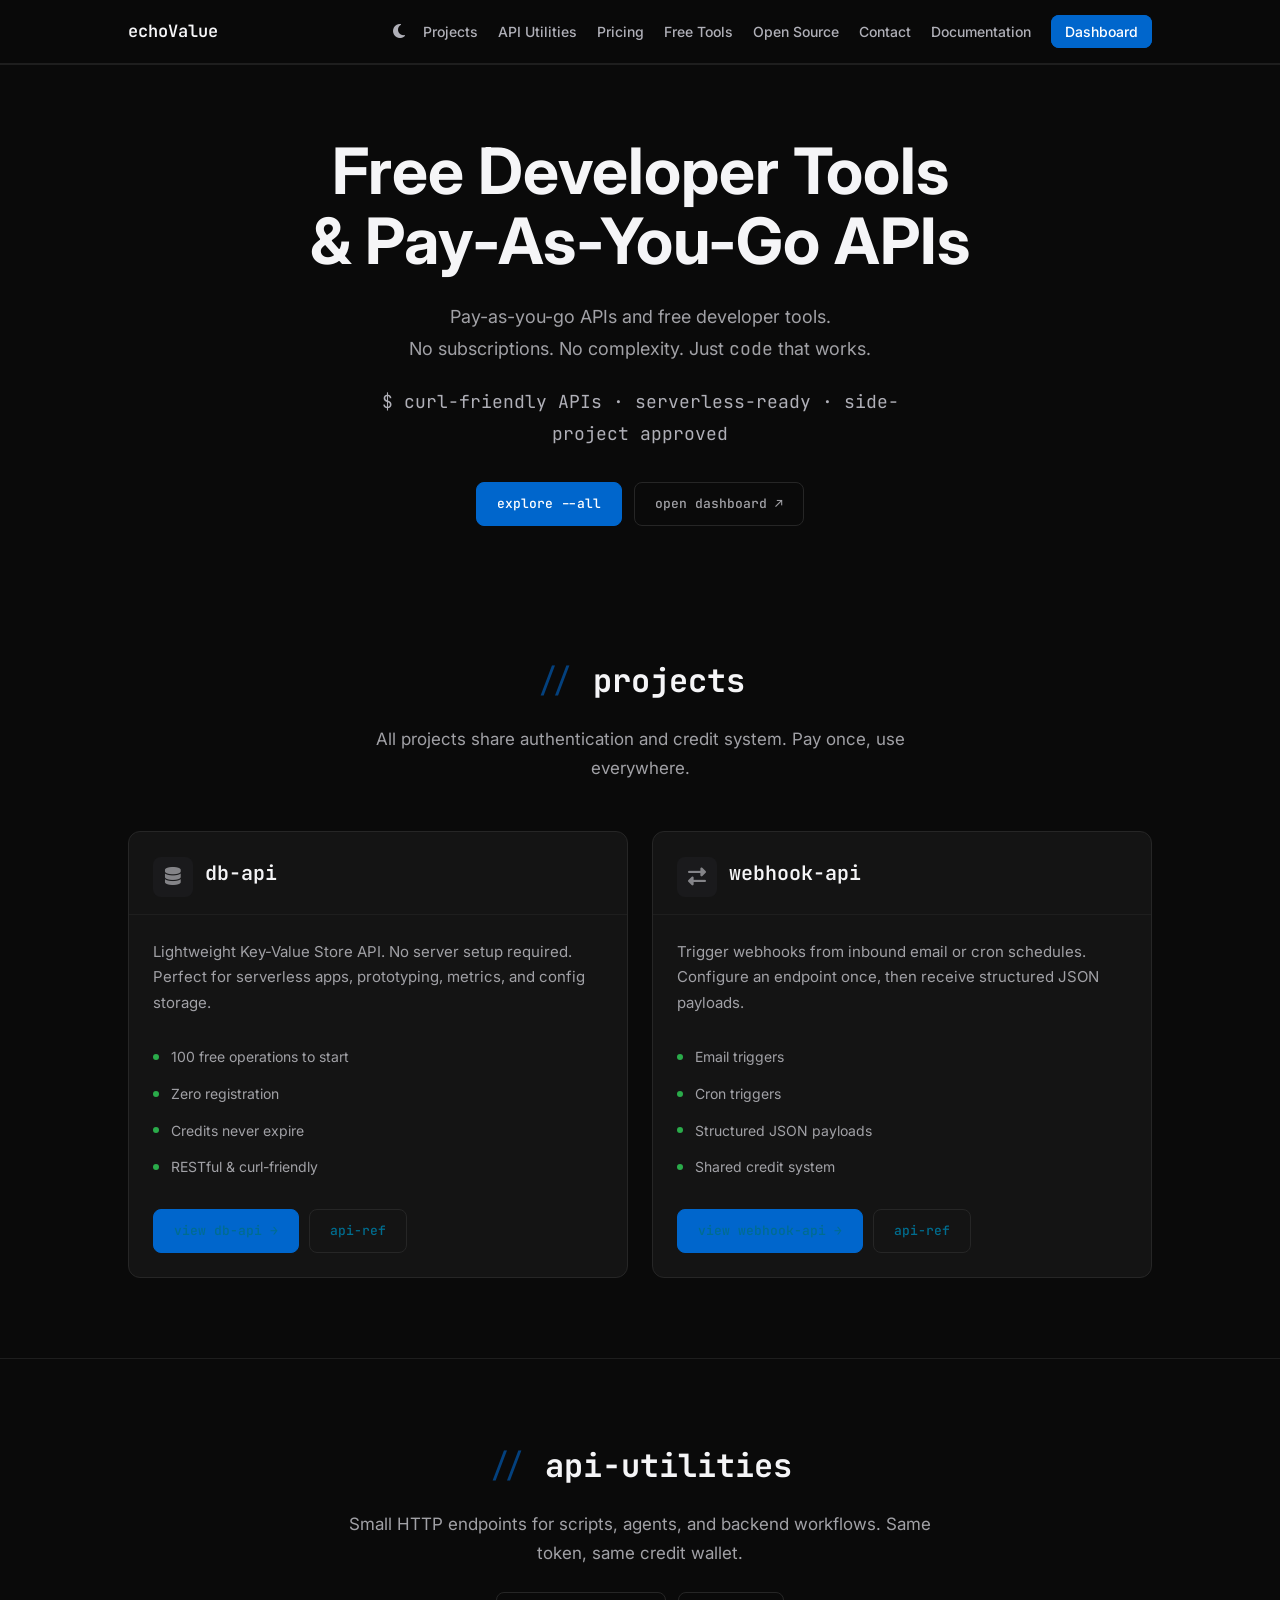
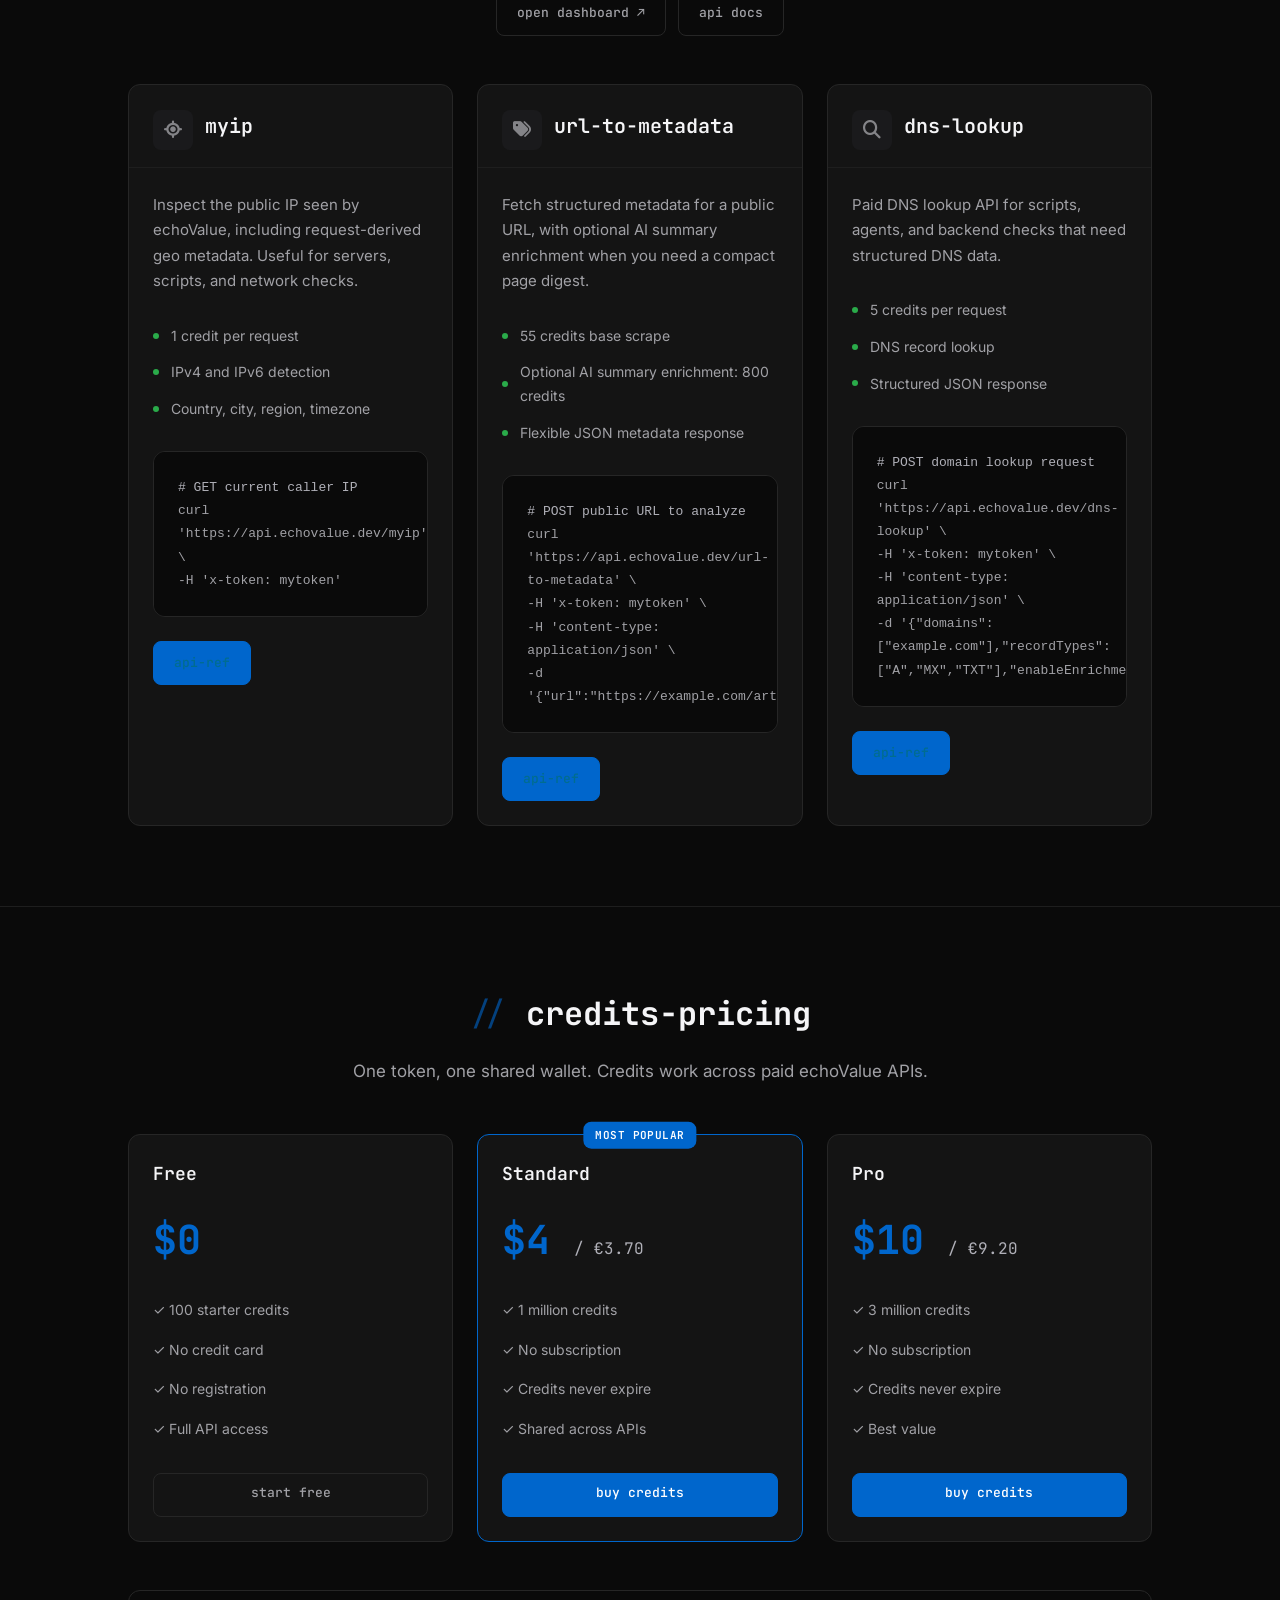
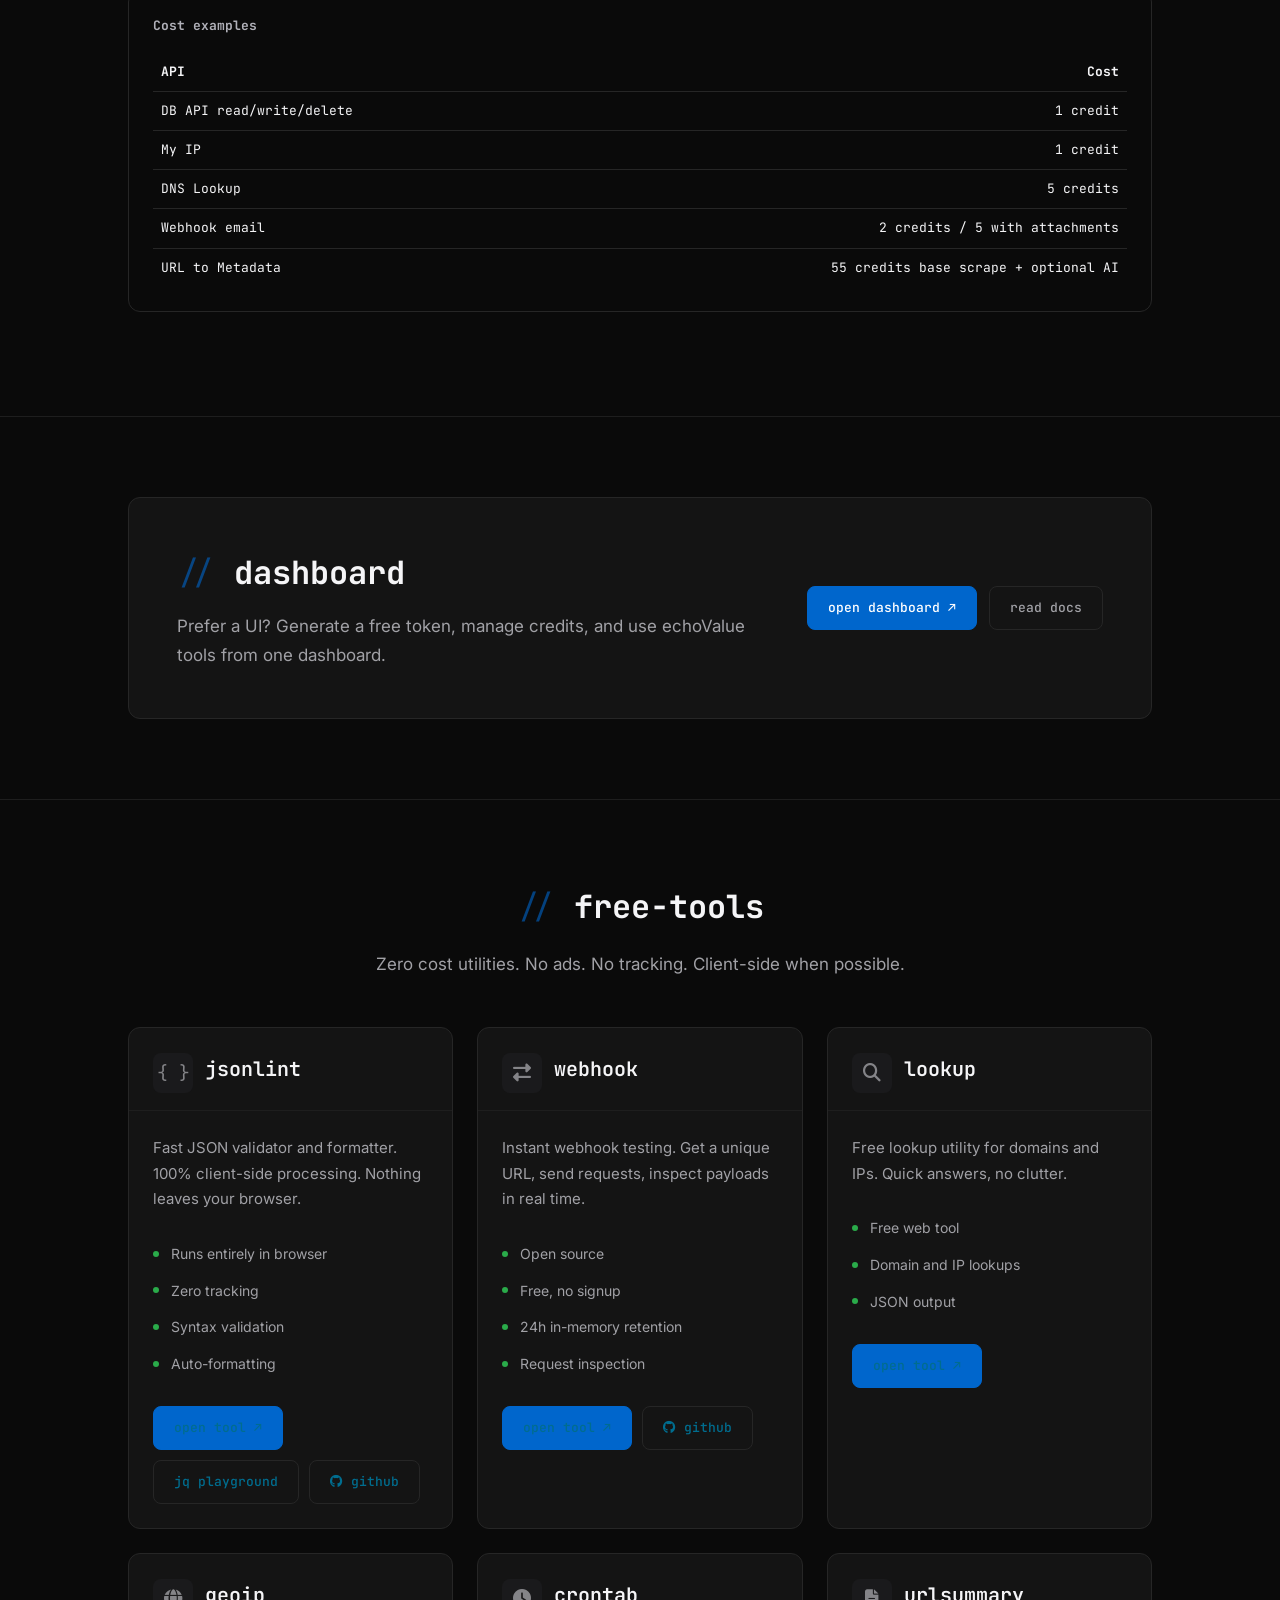
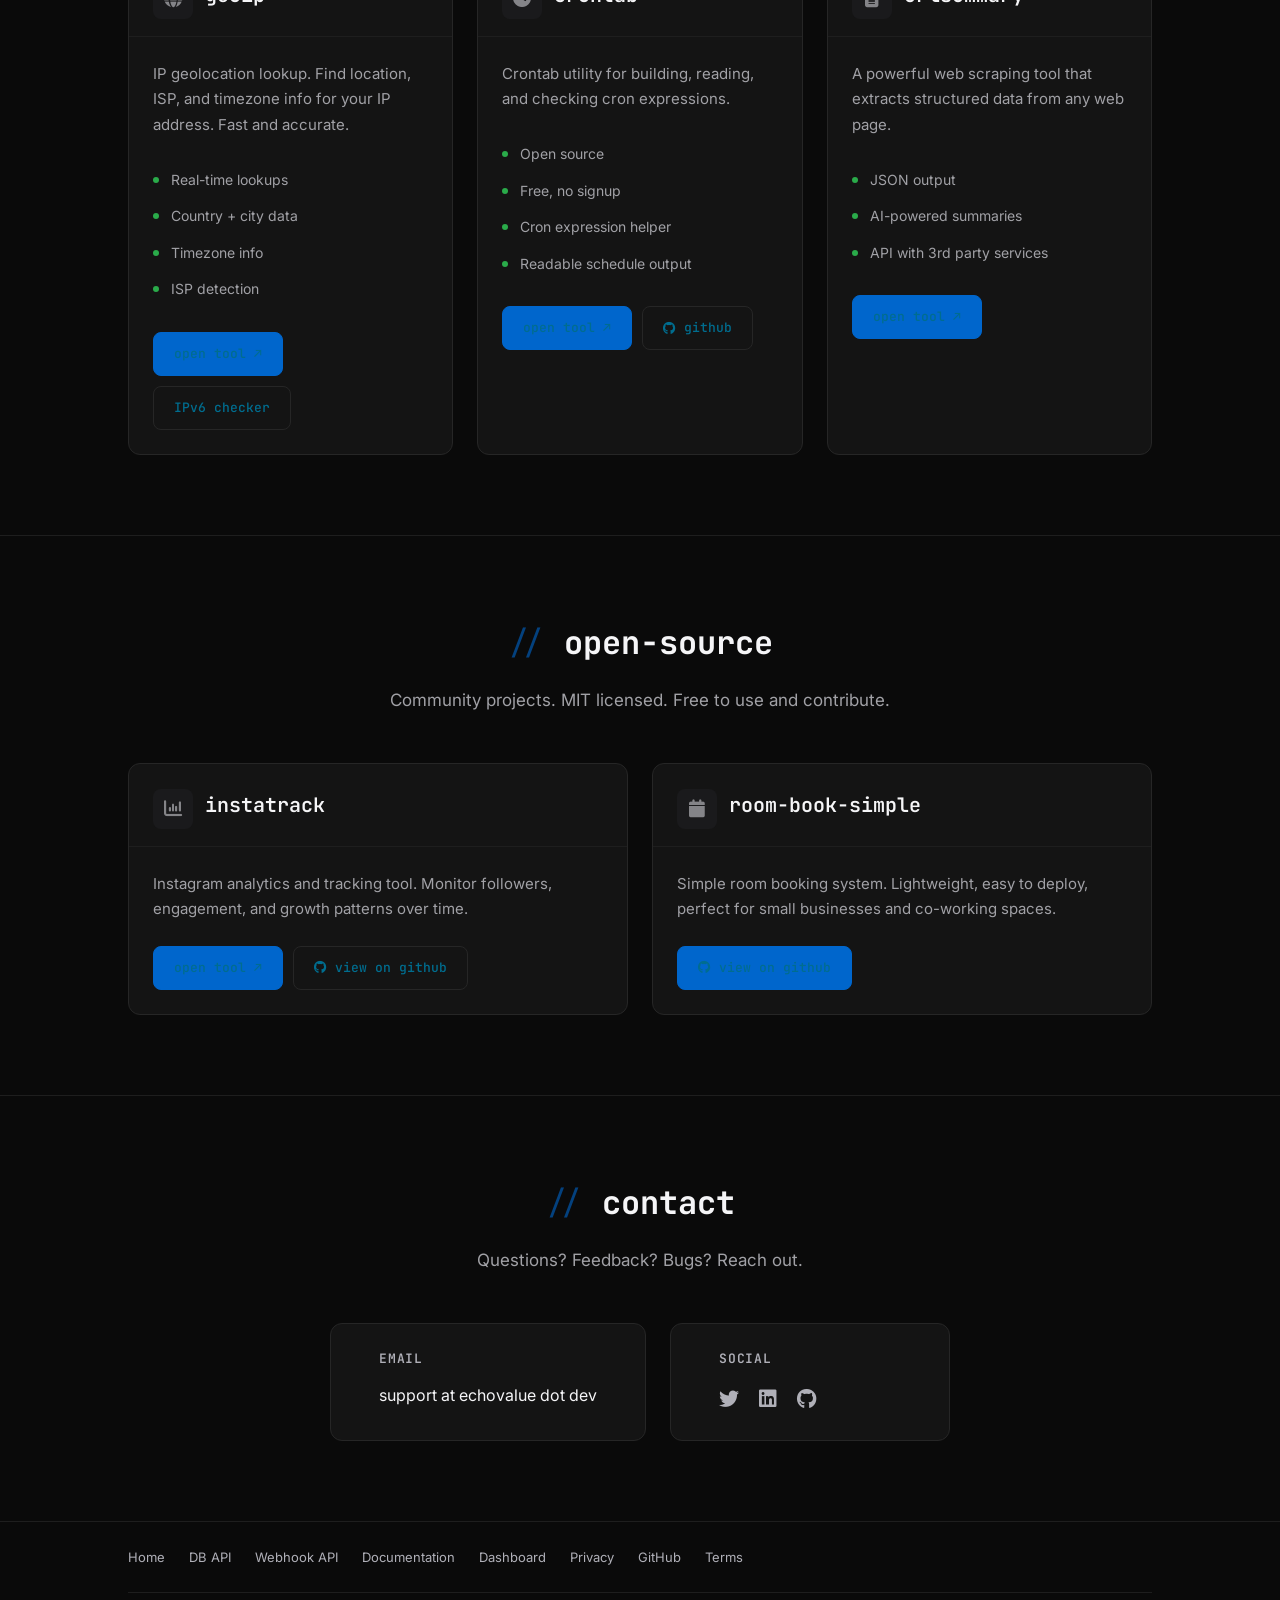
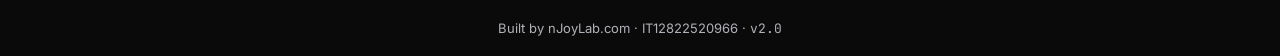
==== index.html @ 57ea62e4 "Fix: Improve homepage Lighthouse issues" ====
<!DOCTYPE HTML>
<html lang="en">

<head>
	<meta charset="UTF-8">
	<meta http-equiv="X-UA-Compatible" content="IE=edge">
	<meta name="viewport" content="width=device-width, initial-scale=1.0">
	<title>echoValue - Simple APIs & Free Developer Tools</title>
	<meta name="description"
		content="echoValue provides simple, pay-as-you-go APIs for developers. Key-Value Store, Webhook API, API utilities like My IP, URL To Metadata, and DNS Lookup, plus free tools like JSONLint, GeoIP, URL Summary, Lookup, and Crontab. No subscriptions, no complexity.">
	<meta name="author" content="Emiliano Saurin">
	<link rel="canonical" href="https://www.echovalue.dev/">
	<link rel="preconnect" href="https://fonts.googleapis.com">
	<link rel="preconnect" href="https://fonts.gstatic.com" crossorigin>
	<link rel="preconnect" href="https://cdnjs.cloudflare.com" crossorigin>
	<link rel="preload" as="style"
		href="https://fonts.googleapis.com/css2?family=Inter:wght@300;400;500;600;700&family=JetBrains+Mono:wght@400;500;600&display=swap">
	<link rel="stylesheet"
		href="https://fonts.googleapis.com/css2?family=Inter:wght@300;400;500;600;700&family=JetBrains+Mono:wght@400;500;600&display=swap"
		media="print" onload="this.media='all'">
	<noscript>
		<link rel="stylesheet"
			href="https://fonts.googleapis.com/css2?family=Inter:wght@300;400;500;600;700&family=JetBrains+Mono:wght@400;500;600&display=swap">
	</noscript>
	<link rel="icon" href="/favicon.svg" type="image/svg+xml">
	<link rel="apple-touch-icon" sizes="180x180" href="/apple-touch-icon.png">
	<link rel="icon" type="image/png" sizes="32x32" href="/favicon-32x32.png">
	<link rel="icon" type="image/png" sizes="16x16" href="/favicon-16x16.png">
	<link rel="icon" href="/favicon.ico">
	<link rel="manifest" href="/site.webmanifest">
	<!-- Open Graph / Facebook -->
	<meta property="og:type" content="website">
	<meta property="og:url" content="https://www.echovalue.dev/">
	<meta property="og:title" content="echoValue - Simple APIs & Free Developer Tools">
	<meta property="og:description"
		content="echoValue provides simple, pay-as-you-go APIs for developers. Key-Value Store, Webhook API, My IP, URL To Metadata, and free developer tools including Crontab.">
	<meta property="og:image" content="https://www.echovalue.dev/images/echovalue-og.png">
	<meta property="og:image:width" content="1200">
	<meta property="og:image:height" content="630">
	<!-- Twitter -->
	<meta property="twitter:card" content="summary_large_image">
	<meta property="twitter:url" content="https://www.echovalue.dev/">
	<meta property="twitter:title" content="echoValue - Simple APIs & Free Developer Tools">
	<meta property="twitter:description"
		content="echoValue provides simple, pay-as-you-go APIs for developers. Key-Value Store, Webhook API, My IP, URL To Metadata, and free developer tools including Crontab.">
	<meta property="twitter:image" content="https://www.echovalue.dev/images/echovalue-og.png">
	<link rel="stylesheet" href="assets/css/dev-theme.css?v=11" />
	<link rel="preload" as="style" href="https://cdnjs.cloudflare.com/ajax/libs/font-awesome/6.4.0/css/all.min.css"
		integrity="sha384-iw3OoTErCYJJB9mCa8LNS2hbsQ7M3C0EpIsO/H5+EGAkPGc6rk+V8i04oW/K5xq0" crossorigin="anonymous">
	<link rel="stylesheet" href="https://cdnjs.cloudflare.com/ajax/libs/font-awesome/6.4.0/css/all.min.css"
		media="print" onload="this.media='all'"
		integrity="sha384-iw3OoTErCYJJB9mCa8LNS2hbsQ7M3C0EpIsO/H5+EGAkPGc6rk+V8i04oW/K5xq0" crossorigin="anonymous">
	<noscript>
		<link rel="stylesheet" href="https://cdnjs.cloudflare.com/ajax/libs/font-awesome/6.4.0/css/all.min.css"
			integrity="sha384-iw3OoTErCYJJB9mCa8LNS2hbsQ7M3C0EpIsO/H5+EGAkPGc6rk+V8i04oW/K5xq0" crossorigin="anonymous">
	</noscript>
	<!-- Structured Data -->
	<script type="application/ld+json">
	{
		"@context": "https://schema.org",
		"@graph": [
			{
				"@type": "Organization",
				"@id": "https://www.echovalue.dev/#organization",
				"name": "echoValue",
				"url": "https://www.echovalue.dev/",
				"logo": {
					"@type": "ImageObject",
					"url": "https://www.echovalue.dev/favicon.svg"
				},
				"description": "Pay-as-you-go APIs and free developer tools for developers. No subscriptions, no complexity.",
				"sameAs": [
					"https://twitter.com/emln_",
					"https://www.linkedin.com/in/emlns/",
					"https://github.com/njoylab"
				]
			},
			{
				"@type": "WebSite",
				"@id": "https://www.echovalue.dev/#website",
				"url": "https://www.echovalue.dev/",
				"name": "echoValue",
				"description": "Simple APIs and free developer tools. Key-Value Store, Webhook API, My IP API, URL To Metadata API, GeoIP, JSON Linter, DNS Lookup, URL Summarizer, Crontab.",
				"publisher": {
					"@id": "https://www.echovalue.dev/#organization"
				}
			},
			{
				"@type": "SoftwareApplication",
				"@id": "https://www.echovalue.dev/#software",
				"name": "echoValue Developer Platform",
				"applicationCategory": "DeveloperApplication",
				"operatingSystem": "Web",
				"url": "https://www.echovalue.dev/",
				"offers": {
					"@type": "Offer",
					"price": "0",
					"priceCurrency": "USD",
					"description": "Free tools included. Pay-as-you-go APIs with no subscription."
				},
				"featureList": [
					"Key-Value Store API",
					"Webhook API for email and cron triggers",
					"Scheduled webhook triggers",
					"My IP API",
					"URL To Metadata API",
					"IP Geolocation Tool",
					"JSON Linter and Formatter",
					"DNS Lookup and Security Analyzer",
					"URL Summarizer",
					"Webhook Tester",
					"Crontab Utility"
				]
			}
		]
	}
	</script>
</head>

<body>

	<a href="#main" class="skip-link">Skip to content</a>

	<!-- Navigation -->
	<nav class="navbar">
		<div class="container">
			<a href="/" class="navbar-brand">
				echoValue
			</a>
			<button class="theme-toggle" aria-label="Toggle theme">
				<i class="fa-solid fa-moon"></i>
				<i class="fa-solid fa-sun"></i>
			</button>
			<button class="navbar-toggle" aria-label="Toggle navigation">
				<span></span>
				<span></span>
				<span></span>
			</button>
			<ul class="navbar-nav">
				<li><a href="#projects">Projects</a></li>
				<li><a href="#api-utilities">API Utilities</a></li>
				<li><a href="#pricing">Pricing</a></li>
				<li><a href="#tools">Free Tools</a></li>
				<li><a href="#opensource">Open Source</a></li>
				<li><a href="#contact">Contact</a></li>
				<li><a href="https://docs.echovalue.dev" target="_blank" rel="noopener noreferrer">Documentation</a></li>
				<li><a href="https://dash.echovalue.dev" class="navbar-cta" target="_blank" rel="noopener noreferrer">Dashboard</a></li>
			</ul>
		</div>
	</nav>

	<main id="main">

	<!-- Hero Section -->
	<section class="hero">
		<div class="container">
			<h1>Free Developer Tools & Pay-As-You-Go APIs</h1>
			<p>
				Pay-as-you-go APIs and free developer tools.<br>
				No subscriptions. No complexity. Just <span class="text-mono">code</span> that works.
			</p>
			<p class="text-muted" style="font-size: 1.125rem; margin-bottom: 2rem;">
				$ curl-friendly APIs · serverless-ready · side-project approved
			</p>
			<div class="hero-actions">
				<a href="#projects" class="btn btn-primary">explore --all</a>
				<a href="https://dash.echovalue.dev" class="btn btn-secondary" target="_blank" rel="noopener noreferrer">open dashboard ↗</a>
			</div>
		</div>
	</section>

	<!-- Projects Section -->
	<section id="projects" class="section no-border">
		<div class="container">
			<div class="section-header">
				<h2>projects</h2>
				<p>All projects share authentication and credit system. Pay once, use everywhere.</p>
			</div>

			<div class="projects-grid">
				<!-- DB API Card -->
				<article class="project-card">
					<div class="project-card-header">
						<span class="project-card-icon"><i class="fa-solid fa-database"></i></span>
						<h3>db-api</h3>
					</div>
					<div class="project-card-content">
						<p>
							Lightweight Key-Value Store API. No server setup required.
							Perfect for serverless apps, prototyping, metrics, and config storage.
						</p>
						<ul class="project-features">
							<li>100 free operations to start</li>
							<li>Zero registration</li>
							<li>Credits never expire</li>
							<li>RESTful & curl-friendly</li>
						</ul>
						<div class="project-card-actions">
							<a href="db-api/" class="btn btn-primary">view db-api →</a>
							<a href="https://docs.echovalue.dev/key-value/" class=" btn btn-secondary" target="_blank" rel="noopener noreferrer">api-ref</a>
						</div>
					</div>
				</article>

				<!-- Webhook API Card -->
				<article class="project-card">
					<div class="project-card-header">
						<span class="project-card-icon"><i class="fa-solid fa-right-left"></i></span>
						<h3>webhook-api</h3>
					</div>
					<div class="project-card-content">
						<p>
							Trigger webhooks from inbound email or cron schedules.
							Configure an endpoint once, then receive structured JSON payloads.
						</p>
						<ul class="project-features">
							<li>Email triggers</li>
							<li>Cron triggers</li>
							<li>Structured JSON payloads</li>
							<li>Shared credit system</li>
						</ul>
						<div class="project-card-actions">
							<a href="webhook-api/" class="btn btn-primary">view webhook-api →</a>
							<a href="https://docs.echovalue.dev/webhook/" class="btn btn-secondary" target="_blank" rel="noopener noreferrer">api-ref</a>
						</div>
					</div>
				</article>

			</div>
		</div>
	</section>

	<!-- API Utilities Section -->
	<section id="api-utilities" class="section">
		<div class="container">
			<div class="section-header">
				<h2>api-utilities</h2>
				<p>Small HTTP endpoints for scripts, agents, and backend workflows. Same token, same credit wallet.</p>
				<div class="hero-actions mt-3">
					<a href="https://dash.echovalue.dev" class="btn btn-secondary" target="_blank" rel="noopener noreferrer">open dashboard ↗</a>
					<a href="https://docs.echovalue.dev" class="btn btn-secondary" target="_blank" rel="noopener noreferrer">api docs</a>
				</div>
			</div>

			<div class="projects-grid">
				<!-- My IP API Card -->
				<article class="project-card">
					<div class="project-card-header">
						<span class="project-card-icon"><i class="fa-solid fa-location-crosshairs"></i></span>
						<h3>myip</h3>
					</div>
					<div class="project-card-content">
						<p>
							Inspect the public IP seen by echoValue, including request-derived geo metadata.
							Useful for servers, scripts, and network checks.
						</p>
						<ul class="project-features">
							<li>1 credit per request</li>
							<li>IPv4 and IPv6 detection</li>
							<li>Country, city, region, timezone</li>
						</ul>
						<div class="code-block">
							<code><span class="code-comment"># GET current caller IP</span><br />
curl 'https://api.echovalue.dev/myip' \<br />
  -H 'x-token: mytoken'</code>
						</div>
						<div class="project-card-actions">
							<a href="https://docs.echovalue.dev/myip/" class="btn btn-primary" target="_blank"
								rel="noopener noreferrer">api-ref</a>
						</div>
					</div>
				</article>

				<!-- URL To Metadata API Card -->
				<article class="project-card">
					<div class="project-card-header">
						<span class="project-card-icon"><i class="fa-solid fa-tags"></i></span>
						<h3>url-to-metadata</h3>
					</div>
					<div class="project-card-content">
						<p>
							Fetch structured metadata for a public URL, with optional AI summary enrichment
							when you need a compact page digest.
						</p>
						<ul class="project-features">
							<li>55 credits base scrape</li>
							<li>Optional AI summary enrichment: 800 credits</li>
							<li>Flexible JSON metadata response</li>
						</ul>
						<div class="code-block">
							<code><span class="code-comment"># POST public URL to analyze</span><br />
curl 'https://api.echovalue.dev/url-to-metadata' \<br />
  -H 'x-token: mytoken' \<br />
  -H 'content-type: application/json' \<br />
  -d '{"url":"https://example.com/article","aiSummary":"none"}'</code>
						</div>
						<div class="project-card-actions">
							<a href="https://docs.echovalue.dev/url-to-metadata/" class="btn btn-primary" target="_blank"
								rel="noopener noreferrer">api-ref</a>
						</div>
					</div>
				</article>

				<!-- DNS Lookup API Card -->
				<article class="project-card">
					<div class="project-card-header">
						<span class="project-card-icon"><i class="fa-solid fa-magnifying-glass"></i></span>
						<h3>dns-lookup</h3>
					</div>
					<div class="project-card-content">
						<p>
							Paid DNS lookup API for scripts, agents, and backend checks that need
							structured DNS data.
						</p>
						<ul class="project-features">
							<li>5 credits per request</li>
							<li>DNS record lookup</li>
							<li>Structured JSON response</li>
						</ul>
						<div class="code-block">
							<code><span class="code-comment"># POST domain lookup request</span><br />
curl 'https://api.echovalue.dev/dns-lookup' \<br />
  -H 'x-token: mytoken' \<br />
  -H 'content-type: application/json' \<br />
  -d '{"domains":["example.com"],"recordTypes":["A","MX","TXT"],"enableEnrichment":true}'</code>
						</div>
						<div class="project-card-actions">
							<a href="https://docs.echovalue.dev/dns-lookup/" class="btn btn-primary"
								target="_blank" rel="noopener noreferrer">api-ref</a>
						</div>
					</div>
				</article>
			</div>
		</div>
	</section>

	<!-- Pricing Section -->
	<section id="pricing" class="section">
		<div class="container">
			<div class="section-header">
				<h2>credits-pricing</h2>
				<p>One token, one shared wallet. Credits work across paid echoValue APIs.</p>
			</div>

			<div class="pricing-grid">
				<div class="pricing-card">
					<h3>Free</h3>
					<div class="price">$0</div>
					<ul>
						<li>✓ 100 starter credits</li>
						<li>✓ No credit card</li>
						<li>✓ No registration</li>
						<li>✓ Full API access</li>
					</ul>
					<a href="https://dash.echovalue.dev" class="btn btn-secondary btn-block" target="_blank"
						rel="noopener noreferrer">start free</a>
				</div>

				<div class="pricing-card featured">
					<h3>Standard</h3>
					<div class="price">$4 <small>/ €3.70</small></div>
					<ul>
						<li>✓ 1 million credits</li>
						<li>✓ No subscription</li>
						<li>✓ Credits never expire</li>
						<li>✓ Shared across APIs</li>
					</ul>
					<a href="https://docs.echovalue.dev/token/recharge/" class="btn btn-primary btn-block" target="_blank"
						rel="noopener noreferrer">buy credits</a>
				</div>

				<div class="pricing-card">
					<h3>Pro</h3>
					<div class="price">$10 <small>/ €9.20</small></div>
					<ul>
						<li>✓ 3 million credits</li>
						<li>✓ No subscription</li>
						<li>✓ Credits never expire</li>
						<li>✓ Best value</li>
					</ul>
					<a href="https://docs.echovalue.dev/token/recharge/" class="btn btn-primary btn-block" target="_blank"
						rel="noopener noreferrer">buy credits</a>
				</div>
			</div>

			<div class="code-block mt-4">
				<h4 style="margin-bottom: 1rem; color: var(--color-text-muted);">Cost examples</h4>
				<table style="width: 100%; border-collapse: collapse;">
					<thead>
						<tr style="border-bottom: 1px solid var(--color-border);">
							<th style="text-align: left; padding: 0.5rem;">API</th>
							<th style="text-align: right; padding: 0.5rem;">Cost</th>
						</tr>
					</thead>
					<tbody>
						<tr style="border-bottom: 1px solid var(--color-border);">
							<td style="padding: 0.5rem;">DB API read/write/delete</td>
							<td style="text-align: right; padding: 0.5rem;">1 credit</td>
						</tr>
						<tr style="border-bottom: 1px solid var(--color-border);">
							<td style="padding: 0.5rem;">My IP</td>
							<td style="text-align: right; padding: 0.5rem;">1 credit</td>
						</tr>
						<tr style="border-bottom: 1px solid var(--color-border);">
							<td style="padding: 0.5rem;">DNS Lookup</td>
							<td style="text-align: right; padding: 0.5rem;">5 credits</td>
						</tr>
						<tr style="border-bottom: 1px solid var(--color-border);">
							<td style="padding: 0.5rem;">Webhook email</td>
							<td style="text-align: right; padding: 0.5rem;">2 credits / 5 with attachments</td>
						</tr>
						<tr>
							<td style="padding: 0.5rem;">URL to Metadata</td>
							<td style="text-align: right; padding: 0.5rem;">55 credits base scrape + optional AI</td>
						</tr>
					</tbody>
				</table>
			</div>
		</div>
	</section>

	<!-- Dashboard Section -->
	<section id="dashboard" class="section">
		<div class="container">
			<div class="dashboard-panel">
				<div>
					<h2>dashboard</h2>
					<p>Prefer a UI? Generate a free token, manage credits, and use echoValue tools from one dashboard.</p>
				</div>
				<div class="dashboard-actions">
					<a href="https://dash.echovalue.dev" class="btn btn-primary" target="_blank" rel="noopener noreferrer">open dashboard ↗</a>
					<a href="https://docs.echovalue.dev" class="btn btn-secondary" target="_blank" rel="noopener noreferrer">read docs</a>
				</div>
			</div>
		</div>
	</section>

	<!-- Free Tools Section -->
	<section id="tools" class="section">
		<div class="container">
			<div class="section-header">
				<h2>free-tools</h2>
				<p>Zero cost utilities. No ads. No tracking. Client-side when possible.</p>
			</div>

			<div class="projects-grid">

				<!-- JSONLint Tool Card -->
				<article class="project-card">
					<div class="project-card-header">
						<span class="project-card-icon text-mono">{ }</span>
						<h3>jsonlint</h3>
					</div>
					<div class="project-card-content">
						<p>
							Fast JSON validator and formatter. 100% client-side processing.
							Nothing leaves your browser.
						</p>
						<ul class="project-features">
							<li>Runs entirely in browser</li>
							<li>Zero tracking</li>
							<li>Syntax validation</li>
							<li>Auto-formatting</li>
						</ul>
						<div class="project-card-actions">
							<a href="https://jsonlint.echovalue.dev" class="btn btn-primary" target="_blank"
								rel="noopener noreferrer">open tool
								↗</a>
							<a href="https://jsonlint.echovalue.dev/jq-playground/" class="btn btn-secondary"
								target="_blank" rel="noopener noreferrer">jq playground</a>
							<a href="https://github.com/njoylab/json-linter-tool" class="btn btn-secondary"
								target="_blank" rel="noopener noreferrer">
								<i class="fab fa-github"></i> github
							</a>
						</div>
					</div>
				</article>

				<!-- Webhook Tool Card -->
				<article class="project-card">
					<div class="project-card-header">
						<span class="project-card-icon"><i class="fa-solid fa-right-left"></i></span>
						<h3>webhook</h3>
					</div>
					<div class="project-card-content">
						<p>Instant webhook testing. Get a unique URL, send requests, inspect payloads in real time.</p>
						<ul class="project-features">
							<li>Open source</li>
							<li>Free, no signup</li>
							<li>24h in-memory retention</li>
							<li>Request inspection</li>
						</ul>
						<div class="project-card-actions">
							<a href="https://webhook.echovalue.dev" class="btn btn-primary" target="_blank"
								rel="noopener noreferrer">open tool ↗</a>
							<a href="https://github.com/njoylab/webhook.echovalue.dev" class="btn btn-secondary"
								target="_blank" rel="noopener noreferrer">
								<i class="fab fa-github"></i> github
							</a>
						</div>
					</div>
				</article>

				<!-- Lookup Tool Card -->
				<article class="project-card">
					<div class="project-card-header">
						<span class="project-card-icon"><i class="fa-solid fa-magnifying-glass"></i></span>
						<h3>lookup</h3>
					</div>
					<div class="project-card-content">
						<p>
							Free lookup utility for domains and IPs. Quick answers, no clutter.
						</p>
						<ul class="project-features">
							<li>Free web tool</li>
							<li>Domain and IP lookups</li>
							<li>JSON output</li>
						</ul>
						<div class="project-card-actions">
							<a href="https://lookup.echovalue.dev" class="btn btn-primary" target="_blank"
								rel="noopener noreferrer">open tool
								↗</a>
						</div>
					</div>
				</article>

				<!-- GeoIP Tool Card -->
				<article class="project-card">
					<div class="project-card-header">
						<span class="project-card-icon"><i class="fa-solid fa-globe"></i></span>
						<h3>geoip</h3>
					</div>
					<div class="project-card-content">
						<p>
							IP geolocation lookup. Find location, ISP, and timezone info
							for your IP address. Fast and accurate.
						</p>
						<ul class="project-features">
							<li>Real-time lookups</li>
							<li>Country + city data</li>
							<li>Timezone info</li>
							<li>ISP detection</li>
						</ul>
						<div class="project-card-actions">
							<a href="https://geoip.echovalue.dev" class="btn btn-primary" target="_blank"
								rel="noopener noreferrer">open tool
								↗</a>
							<a href="https://geoip.echovalue.dev/ipv6" class="btn btn-secondary" target="_blank"
								rel="noopener noreferrer">IPv6 checker</a>
						</div>
					</div>
				</article>

				<!-- Crontab Tool Card -->
				<article class="project-card">
					<div class="project-card-header">
						<span class="project-card-icon"><i class="fa-solid fa-clock"></i></span>
						<h3>crontab</h3>
					</div>
					<div class="project-card-content">
						<p>
							Crontab utility for building, reading, and checking cron expressions.
						</p>
						<ul class="project-features">
							<li>Open source</li>
							<li>Free, no signup</li>
							<li>Cron expression helper</li>
							<li>Readable schedule output</li>
						</ul>
						<div class="project-card-actions">
							<a href="https://crontab.echovalue.dev" class="btn btn-primary" target="_blank"
								rel="noopener noreferrer">open tool ↗</a>
							<a href="https://github.com/njoylab/crontab.echovalue.dev" class="btn btn-secondary"
								target="_blank" rel="noopener noreferrer">
								<i class="fab fa-github"></i> github
							</a>
						</div>
					</div>
				</article>

				<!-- URL Summary Tool Card -->
				<article class="project-card">
					<div class="project-card-header">
						<span class="project-card-icon"><i class="fa-solid fa-file-lines"></i></span>
						<h3>urlsummary</h3>
					</div>
					<div class="project-card-content">
						<p>
							A powerful web scraping tool that extracts structured data from any web page.
						</p>
						<ul class="project-features">
							<li>JSON output</li>
							<li>AI-powered summaries</li>
							<li>API with 3rd party services</li>
						</ul>
						<div class="project-card-actions">
							<a href="https://urlsummary.echovalue.dev" class="btn btn-primary" target="_blank"
								rel="noopener noreferrer">open tool
								↗</a>
						</div>
					</div>
				</article>

			</div>
		</div>
	</section>

	<!-- Open Source Section -->
	<section id="opensource" class="section">
		<div class="container">
			<div class="section-header">
				<h2>open-source</h2>
				<p>Community projects. MIT licensed. Free to use and contribute.</p>
			</div>

			<div class="projects-grid">
				<!-- InstaTrack -->
				<article class="project-card">
					<div class="project-card-header">
						<span class="project-card-icon"><i class="fa-solid fa-chart-column"></i></span>
						<h3>instatrack</h3>
					</div>
					<div class="project-card-content">
						<p>
							Instagram analytics and tracking tool. Monitor followers, engagement,
							and growth patterns over time.
						</p>
						<div class="project-card-actions">
							<a href="https://instatrack.njoylab.com/" class="btn btn-primary" target="_blank"
								rel="noopener noreferrer">open tool ↗</a>
							<a href="https://github.com/njoylab/instatrack" class="btn btn-secondary" target="_blank"
								rel="noopener noreferrer">
								<i class="fab fa-github"></i> view on github
							</a>
						</div>
					</div>
				</article>

				<!-- Room Book Simple -->
				<article class="project-card">
					<div class="project-card-header">
						<span class="project-card-icon"><i class="fa-solid fa-calendar"></i></span>
						<h3>room-book-simple</h3>
					</div>
					<div class="project-card-content">
						<p>
							Simple room booking system. Lightweight, easy to deploy,
							perfect for small businesses and co-working spaces.
						</p>
						<div class="project-card-actions">
							<a href="https://github.com/njoylab/room-book-simple" class="btn btn-primary"
								target="_blank" rel="noopener noreferrer">
								<i class="fab fa-github"></i> view on github
							</a>
						</div>
					</div>
				</article>
			</div>
		</div>
	</section>

	<!-- Contact Section -->
	<section id="contact" class="section">
		<div class="container">
			<div class="section-header">
				<h2>contact</h2>
				<p>Questions? Feedback? Bugs? Reach out.</p>
			</div>

			<div class="contact-info">
				<div class="contact-item">
					<h3>email</h3>
					support at echovalue dot dev
				</div>
				<div class="contact-item">
					<h3>social</h3>
					<div class="social-links">
						<a href="https://twitter.com/emln_" aria-label="Twitter" target="_blank" rel="noopener noreferrer">
							<i class="fab fa-twitter"></i>
						</a>
						<a href="https://www.linkedin.com/in/emlns/" aria-label="LinkedIn" target="_blank" rel="noopener noreferrer">
							<i class="fab fa-linkedin"></i>
						</a>
						<a href="https://github.com/njoylab" aria-label="GitHub" target="_blank" rel="noopener noreferrer">
							<i class="fab fa-github"></i>
						</a>
					</div>
				</div>
			</div>
		</div>
	</section>

	</main>

	<!-- Footer -->
	<footer class="footer">
		<div class="container">
			<div class="footer-content">
				<ul class="footer-links">
					<li><a href="/">Home</a></li>
					<li><a href="db-api/">DB API</a></li>
					<li><a href="webhook-api/">Webhook API</a></li>
					<li><a href="https://docs.echovalue.dev" target="_blank" rel="noopener noreferrer">Documentation</a></li>
					<li><a href="https://dash.echovalue.dev" target="_blank" rel="noopener noreferrer">Dashboard</a></li>
					<li><a href="/privacy">Privacy</a></li>
					<li><a href="https://github.com/njoylab" target="_blank" rel="noopener noreferrer">GitHub</a></li>
					<li><a href="/toc">Terms</a></li>
				</ul>
			</div>
			<div class="footer-bottom">
				<p>
					Built by <a href="https://www.njoylab.com" target="_blank" rel="noopener noreferrer">nJoyLab.com</a> ·
					IT12822520966 · <span class="text-mono">v2.0</span>
				</p>
			</div>
		</div>
	</footer>
	<script defer src="assets/js/nav-toggle.js?v=1"></script>
	<script defer src="assets/js/theme-toggle.js?v=1"></script>
</body>

</html>
---- assets/css/dev-theme.css ----
/* Developer-Focused Theme for echoValue */
/* Fonts (Inter + JetBrains Mono) are loaded via <link> in each page <head> for earlier discovery. */

:root {
  /* echoValue design-system tokens */
  --ev-color-bg: #0a0a0a;
  --ev-color-bg-subtle: #101012;
  --ev-color-surface: #141414;
  --ev-color-surface-raised: #1c1c1e;
  --ev-color-border: #262626;
  --ev-color-border-hover: #3a3a3c;
  --ev-color-text: #f5f5f7;
  --ev-color-text-muted: #a1a1a6;
  --ev-color-text-subtle: #b0b0b8;
  --ev-color-accent: #0a84ff;
  --ev-color-accent-hover: #64d2ff;
  --ev-color-accent-soft: rgba(10, 132, 255, 0.14);
  --ev-color-success: #30d158;
  --ev-color-warning: #ff9f0a;
  --ev-color-error: #ff453a;
  --ev-container-page: 1120px;
  --ev-container-copy: 760px;
  --ev-radius-sm: 8px;
  --ev-radius-md: 12px;
  --ev-radius-lg: 16px;
  --ev-transition: 0.18s ease;

  /* Existing aliases used by the static pages */
  --color-bg-primary: var(--ev-color-bg);
  --color-bg-secondary: var(--ev-color-surface);
  --color-bg-tertiary: var(--ev-color-surface-raised);
  --color-border: var(--ev-color-border);
  --color-border-hover: var(--ev-color-border-hover);
  --color-border-subtle: #1e1e1e;

  /* Text */
  --color-text-primary: var(--ev-color-text);
  --color-text-secondary: var(--ev-color-text-muted);
  --color-text-muted: var(--ev-color-text-subtle);

  /* Accents */
  --color-accent-blue: #0066cc;
  --color-accent-green: var(--ev-color-success);
  --color-accent-orange: var(--ev-color-warning);
  --color-accent-purple: #bf5af2;
  --color-accent-cyan: #006d8f;

  /* Status */
  --color-success: var(--ev-color-success);
  --color-warning: var(--ev-color-warning);
  --color-error: var(--ev-color-error);

  /* Spacing - more generous */
  --spacing-xs: 0.5rem;
  --spacing-sm: 1rem;
  --spacing-md: 1.5rem;
  --spacing-lg: 3rem;
  --spacing-xl: 5rem;

  /* Typography */
  --font-sans: 'Inter', -apple-system, BlinkMacSystemFont, 'Segoe UI', sans-serif;
  --font-mono: 'JetBrains Mono', 'Fira Code', 'Monaco', monospace;

  /* Borders */
  --radius-sm: var(--ev-radius-sm);
  --radius-md: var(--ev-radius-md);
  --radius-lg: var(--ev-radius-lg);
  --radius-xl: var(--ev-radius-lg);

  /* Transitions */
  --transition-fast: var(--ev-transition);
  --transition-base: 0.22s cubic-bezier(0.4, 0, 0.2, 1);
  --transition-slow: 0.4s cubic-bezier(0.4, 0, 0.2, 1);
}

/* Reset & Base */
* {
  margin: 0;
  padding: 0;
  box-sizing: border-box;
}

/* Copy-to-clipboard button (used inside .code-block) */
.code-block { position: relative; }
.copy-btn {
  position: absolute;
  top: 0.75rem;
  right: 0.75rem;
  background: var(--color-bg-tertiary);
  border: 1px solid var(--color-border);
  color: var(--color-text-muted);
  padding: 0.3rem 0.6rem;
  border-radius: var(--radius-sm);
  font-family: var(--font-mono);
  font-size: 0.6875rem;
  cursor: pointer;
  transition: color var(--transition-fast), border-color var(--transition-fast);
  display: inline-flex;
  align-items: center;
  gap: 0.35rem;
}
.copy-btn:hover {
  border-color: var(--color-border-hover);
  color: var(--color-text-primary);
}
.copy-btn.is-copied {
  color: var(--color-accent-green);
  border-color: var(--color-accent-green);
}

/* Code tabs (used in agent-state page) */
.code-tabs-header {
  display: flex;
  gap: 0;
  border: 1px solid var(--color-border);
  border-bottom: none;
  border-radius: var(--radius-md) var(--radius-md) 0 0;
  overflow: hidden;
  background: var(--color-bg-secondary);
}
.code-tab {
  background: none;
  border: none;
  color: var(--color-text-muted);
  font-family: var(--font-mono);
  font-size: 0.8125rem;
  font-weight: 500;
  padding: 0.625rem 1.25rem;
  cursor: pointer;
  transition: color var(--transition-fast), background-color var(--transition-fast);
  border-right: 1px solid var(--color-border);
}
.code-tab:last-child { border-right: none; }
.code-tab:hover { color: var(--color-text-primary); }
.code-tab.active {
  color: var(--color-text-primary);
  background: var(--color-bg-primary);
  border-bottom: 2px solid var(--color-accent-blue);
}
.code-tab-content { display: none; }
.code-tab-content.active { display: block; }
.code-block--tabbed {
  border-top-left-radius: 0;
  border-top-right-radius: 0;
}
.code-block pre { margin: 0; white-space: pre; overflow-x: auto; }
.code-block pre code {
  font-family: var(--font-mono);
  font-size: 0.8125rem;
  line-height: 1.7;
}

/* Skip to content link (a11y) */
.skip-link {
  position: absolute;
  top: -40px;
  left: 0;
  background: var(--color-accent-blue);
  color: #fff;
  padding: 0.5rem 1rem;
  z-index: 1000;
  text-decoration: none;
  border-radius: 0 0 var(--radius-sm) 0;
  font-family: var(--font-mono);
  font-size: 0.875rem;
}
.skip-link:focus {
  top: 0;
  outline: 2px solid var(--color-text-primary);
  outline-offset: 2px;
}

html {
  scroll-behavior: smooth;
}

body {
  font-family: var(--font-sans);
  color: var(--color-text-primary);
  background-color: var(--color-bg-primary);
  line-height: 1.7;
  -webkit-font-smoothing: antialiased;
  -moz-osx-font-smoothing: grayscale;
  letter-spacing: 0;
}

/* Selection */
::selection {
  background-color: rgba(10, 132, 255, 0.25);
  color: var(--color-text-primary);
}

/* ===== NAVIGATION ===== */
.navbar {
  position: fixed;
  top: 0;
  left: 0;
  right: 0;
  background-color: rgba(10, 10, 10, 0.88);
  backdrop-filter: blur(16px) saturate(160%);
  -webkit-backdrop-filter: blur(16px) saturate(160%);
  border-bottom: 1px solid var(--color-border-subtle);
  z-index: 1000;
  padding: 0;
  height: 64px;
  display: flex;
  align-items: center;
}

.navbar .container {
  max-width: var(--ev-container-page);
  margin: 0 auto;
  padding: 0 var(--spacing-lg);
  display: flex;
  justify-content: space-between;
  align-items: center;
  width: 100%;
}

.navbar-brand {
  display: flex;
  align-items: center;
  gap: 0.75rem;
  text-decoration: none;
  color: var(--color-text-primary);
  font-weight: 600;
  font-size: 1.0625rem;
  font-family: var(--font-mono);
  letter-spacing: 0;
}

.navbar-brand img {
  height: 26px;
  width: auto;
}

.navbar-nav {
  display: flex;
  gap: 1.25rem;
  list-style: none;
  align-items: center;
}

.navbar-nav a {
  text-decoration: none;
  color: var(--color-text-muted);
  font-size: 0.875rem;
  font-weight: 500;
  transition: color var(--transition-fast);
  position: relative;
  letter-spacing: 0;
}

.navbar-nav a:hover {
  color: var(--color-text-primary);
}

.navbar-nav a::after {
  content: '';
  position: absolute;
  bottom: -22px;
  left: 0;
  width: 0;
  height: 1px;
  background-color: var(--color-text-primary);
  transition: width var(--transition-base);
}

.navbar-nav a:hover::after {
  width: 100%;
}

.navbar-nav .navbar-cta {
  color: #fff;
  background-color: var(--color-accent-blue);
  border: 1px solid var(--color-accent-blue);
  border-radius: var(--radius-sm);
  padding: 0.45rem 0.8rem;
}

.navbar-nav .navbar-cta:hover {
  color: #fff;
  background-color: var(--color-accent-cyan);
  border-color: var(--color-accent-cyan);
  box-shadow: none;
}

.navbar-nav .navbar-cta::after {
  display: none;
}

/* Mobile Toggle */
.navbar-toggle {
  display: none;
  background: none;
  border: none;
  cursor: pointer;
  padding: 0.5rem;
  z-index: 1001;
}

.navbar-toggle span {
  display: block;
  width: 20px;
  height: 1.5px;
  background: var(--color-text-secondary);
  margin: 5px 0;
  transition: transform var(--transition-base), opacity var(--transition-fast);
}

.navbar-toggle.active span:nth-child(1) {
  transform: rotate(45deg) translate(4px, 4px);
}

.navbar-toggle.active span:nth-child(2) {
  opacity: 0;
}

.navbar-toggle.active span:nth-child(3) {
  transform: rotate(-45deg) translate(4px, -4px);
}

/* ===== HERO SECTION ===== */
.hero {
  padding-top: 8.5rem;
  padding-bottom: var(--spacing-lg);
  background-color: var(--color-bg-primary);
  position: relative;
  overflow: hidden;
  text-align: center;
}

.hero::before {
  content: '';
  position: absolute;
  top: 64px;
  left: 0;
  right: 0;
  height: 1px;
  background: var(--color-border-subtle);
}

.hero::after {
  display: none;
}

.hero .container {
  max-width: var(--ev-container-copy);
  margin: 0 auto;
  padding: 0 var(--spacing-lg);
  position: relative;
  z-index: 1;
}

.hero h1 {
  font-size: clamp(2.75rem, 5vw, 4rem);
  font-weight: 700;
  margin-bottom: 1.5rem;
  line-height: 1.1;
  letter-spacing: 0;
  color: var(--color-text-primary);
}

.hero h1 .mono {
  font-family: var(--font-mono);
  color: var(--color-accent-green);
}

.hero p {
  font-size: 1.125rem;
  max-width: 580px;
  margin: 0 auto 1.25rem;
  color: var(--color-text-secondary);
  line-height: 1.8;
}

.hero .text-muted {
  font-size: 0.9375rem;
  color: var(--color-text-muted) !important;
  font-family: var(--font-mono);
  letter-spacing: 0;
}

.hero.compact {
  padding-top: 7rem;
  padding-bottom: var(--spacing-lg);
}

.hero-actions {
  display: flex;
  justify-content: center;
  gap: 0.75rem;
  flex-wrap: wrap;
}

/* ===== SECTIONS ===== */
.section {
  padding: var(--spacing-xl) 0;
  border-top: 1px solid var(--color-border-subtle);
}

.section.no-border {
  border-top: none;
}

.section.bg-light {
  background-color: var(--color-bg-secondary);
}

.container {
  max-width: var(--ev-container-page);
  margin: 0 auto;
  padding: 0 var(--spacing-lg);
}

.section-header {
  margin-bottom: var(--spacing-lg);
  text-align: center;
}

.section-header h2 {
  font-size: 2rem;
  font-weight: 700;
  color: var(--color-text-primary);
  margin-bottom: 1rem;
  font-family: var(--font-mono);
  letter-spacing: 0;
}

.section-header h2::before {
  content: '// ';
  color: var(--color-accent-blue);
  font-weight: 400;
  opacity: 0.6;
}

.section-header p {
  font-size: 1.0625rem;
  color: var(--color-text-secondary);
  max-width: 600px;
  margin: 0 auto;
  line-height: 1.7;
}

/* ===== BUTTONS ===== */
.btn {
  display: inline-flex;
  align-items: center;
  gap: 0.5rem;
  padding: 0.625rem 1.25rem;
  font-size: 0.8125rem;
  font-weight: 500;
  text-decoration: none;
  border-radius: var(--radius-sm);
  transition: all var(--transition-base);
  border: 1px solid transparent;
  cursor: pointer;
  font-family: var(--font-mono);
  letter-spacing: 0;
  line-height: 1.4;
  min-height: 44px;
}

.btn-primary {
  background-color: var(--color-accent-blue);
  color: #fff;
  border-color: var(--color-accent-blue);
  box-shadow: 0 0 0 0 rgba(10, 132, 255, 0);
}

.btn-primary:visited {
  color: #fff;
}

.btn-primary:hover {
  background-color: var(--color-accent-cyan);
  border-color: var(--color-accent-cyan);
  color: #fff;
  transform: translateY(-1px);
  box-shadow: none;
}

.btn-secondary {
  background-color: transparent;
  color: var(--color-text-secondary);
  border-color: var(--color-border);
}

.btn-secondary:hover {
  border-color: var(--color-border-hover);
  color: var(--color-text-primary);
  transform: translateY(-1px);
}

.btn-outline {
  background-color: transparent;
  color: var(--color-accent-blue);
  border-color: var(--color-accent-blue);
}

.btn-outline:hover {
  background-color: var(--color-accent-blue);
  color: #fff;
  transform: translateY(-1px);
}

/* ===== DASHBOARD PANEL ===== */
.dashboard-panel {
  display: flex;
  align-items: center;
  justify-content: space-between;
  gap: var(--spacing-md);
  padding: var(--spacing-lg);
  background-color: var(--color-bg-secondary);
  border: 1px solid var(--color-border);
  border-radius: var(--radius-md);
}

.dashboard-panel h2 {
  font-size: 2rem;
  font-weight: 700;
  color: var(--color-text-primary);
  margin-bottom: 0.75rem;
  font-family: var(--font-mono);
  letter-spacing: 0;
}

.dashboard-panel h2::before {
  content: '// ';
  color: var(--color-accent-blue);
  font-weight: 400;
  opacity: 0.6;
}

.dashboard-panel p {
  max-width: 620px;
  color: var(--color-text-secondary);
  font-size: 1.0625rem;
}

.dashboard-actions {
  display: flex;
  gap: 0.75rem;
  flex-wrap: wrap;
  justify-content: flex-end;
  flex-shrink: 0;
}

/* ===== PROJECT CARDS ===== */
.projects-grid {
  display: grid;
  grid-template-columns: repeat(auto-fit, minmax(320px, 1fr));
  gap: var(--spacing-md);
  margin-top: var(--spacing-lg);
}

.project-card {
  background-color: var(--color-bg-secondary);
  border: 1px solid var(--color-border);
  border-radius: var(--radius-md);
  overflow: hidden;
  transition: border-color var(--transition-fast), transform var(--transition-fast), box-shadow var(--transition-fast);
}

.project-card:hover {
  border-color: var(--color-border-hover);
  transform: translateY(-1px);
  box-shadow: none;
}

.project-card-header {
  padding: var(--spacing-md) var(--spacing-md) 1rem;
  border-bottom: 1px solid var(--color-border-subtle);
  display: flex;
  align-items: center;
  gap: 0.75rem;
}

.project-card-icon {
  font-size: 1.125rem;
  line-height: 1;
  width: 40px;
  height: 40px;
  display: flex;
  align-items: center;
  justify-content: center;
  background-color: var(--color-bg-tertiary);
  border-radius: var(--radius-sm);
  color: var(--color-text-secondary);
  opacity: 0.8;
}

.project-card-content {
  padding: var(--spacing-md);
}

.project-card h3 {
  font-size: 1.25rem;
  font-weight: 600;
  color: var(--color-text-primary);
  margin-bottom: 0.5rem;
  font-family: var(--font-mono);
  letter-spacing: 0;
}

.project-card p {
  font-size: 0.9375rem;
  color: var(--color-text-secondary);
  margin-bottom: 1.5rem;
  line-height: 1.7;
}

.project-features {
  list-style: none;
  margin-bottom: 1.5rem;
}

.project-features li {
  padding: 0.4rem 0;
  color: var(--color-text-secondary);
  display: flex;
  align-items: center;
  gap: 0.75rem;
  font-size: 0.875rem;
}

.project-features li::before {
  content: '';
  width: 6px;
  height: 6px;
  border-radius: 50%;
  background-color: var(--color-accent-green);
  flex-shrink: 0;
  opacity: 0.8;
}

.project-card-content a {
  color: var(--color-accent-cyan);
  text-decoration: none;
}

.project-card-content a:hover {
  text-decoration: underline;
}

[data-theme="light"] .project-card-content a {
  color: var(--color-accent-blue);
}

.project-card-actions {
  display: flex;
  gap: 0.625rem;
  flex-wrap: wrap;
}

/* ===== BADGE ===== */
.badge {
  display: inline-flex;
  align-items: center;
  padding: 0.125rem 0.5rem;
  background-color: var(--color-accent-orange);
  color: #000;
  border-radius: var(--radius-sm);
  font-size: 0.6875rem;
  font-weight: 600;
  text-transform: uppercase;
  letter-spacing: 0.04em;
  font-family: var(--font-mono);
  vertical-align: middle;
}

/* ===== CODE BLOCK ===== */
.code-block {
  background-color: var(--color-bg-primary);
  border: 1px solid var(--color-border);
  border-radius: var(--radius-md);
  padding: var(--spacing-md);
  overflow-x: auto;
  margin: var(--spacing-md) 0;
  font-family: var(--font-mono);
  font-size: 0.8125rem;
  line-height: 1.7;
}

.code-block code {
  color: var(--color-text-secondary);
}

.code-comment {
  color: var(--color-text-muted);
}

.code-string {
  color: var(--color-accent-green);
}

.code-function {
  color: var(--color-accent-purple);
}

.code-output {
  color: var(--color-accent-cyan);
}

/* ===== PRICING CARDS ===== */
.pricing-grid {
  display: grid;
  grid-template-columns: repeat(auto-fit, minmax(280px, 1fr));
  gap: var(--spacing-md);
  margin-top: var(--spacing-lg);
}

.pricing-card {
  background-color: var(--color-bg-secondary);
  border: 1px solid var(--color-border);
  border-radius: var(--radius-md);
  padding: var(--spacing-md);
  transition: border-color var(--transition-fast), transform var(--transition-fast), box-shadow var(--transition-fast);
}

.pricing-card:hover {
  border-color: var(--color-border-hover);
  transform: translateY(-1px);
  box-shadow: none;
}

.pricing-card.featured {
  border-color: var(--color-accent-blue);
  position: relative;
}

.pricing-card.featured::before {
  content: 'Most Popular';
  position: absolute;
  top: 0;
  left: 50%;
  transform: translate(-50%, -50%);
  background-color: var(--color-accent-blue);
  color: #fff;
  font-size: 0.6875rem;
  font-weight: 600;
  padding: 0.25rem 0.75rem;
  border-radius: var(--radius-sm);
  font-family: var(--font-mono);
  text-transform: uppercase;
  letter-spacing: 0.04em;
}

.pricing-card h3 {
  font-size: 1.125rem;
  font-weight: 600;
  color: var(--color-text-primary);
  margin-bottom: 1rem;
  font-family: var(--font-mono);
}

.pricing-card .price {
  font-size: 2.5rem;
  font-weight: 700;
  color: var(--color-accent-blue);
  margin-bottom: 1rem;
  font-family: var(--font-mono);
  letter-spacing: 0;
}

.pricing-card .price small {
  font-size: 1rem;
  color: var(--color-text-muted);
  font-weight: 400;
}

.pricing-card ul {
  list-style: none;
  margin-bottom: 1.5rem;
}

.pricing-card li {
  padding: 0.5rem 0;
  color: var(--color-text-secondary);
  font-size: 0.875rem;
}

/* ===== CONTACT SECTION ===== */
.contact-info {
  display: flex;
  justify-content: center;
  gap: var(--spacing-md);
  margin-top: var(--spacing-md);
  flex-wrap: wrap;
}

.contact-item {
  background-color: var(--color-bg-secondary);
  border: 1px solid var(--color-border);
  border-radius: var(--radius-md);
  padding: var(--spacing-md) var(--spacing-lg);
  min-width: 280px;
  transition: border-color var(--transition-fast);
}

.contact-item:hover {
  border-color: var(--color-border-hover);
}

.contact-item h3 {
  font-size: 0.8125rem;
  font-weight: 600;
  color: var(--color-text-muted);
  margin-bottom: 0.75rem;
  font-family: var(--font-mono);
  text-transform: uppercase;
  letter-spacing: 0.06em;
}

.contact-item a {
  color: var(--color-accent-blue);
  text-decoration: none;
  font-size: 0.9375rem;
  transition: color var(--transition-fast);
}

.contact-item a:hover {
  color: var(--color-text-primary);
}

.social-links {
  display: flex;
  gap: 1.25rem;
  margin-top: 0.5rem;
}

.social-links a {
  color: var(--color-text-muted);
  font-size: 1.25rem;
  transition: color var(--transition-fast), transform var(--transition-fast);
}

.social-links a:hover {
  color: var(--color-text-primary);
  transform: translateY(-1px);
}

/* ===== FOOTER ===== */
.footer {
  background-color: var(--color-bg-primary);
  border-top: 1px solid var(--color-border-subtle);
  padding: var(--spacing-md) 0;
  font-size: 0.8125rem;
  color: var(--color-text-muted);
}

.footer-content {
  display: flex;
  justify-content: space-between;
  align-items: center;
  gap: var(--spacing-md);
  margin-bottom: var(--spacing-md);
  flex-wrap: wrap;
}

.footer-links {
  display: flex;
  gap: 0.75rem 1.5rem;
  list-style: none;
  flex-wrap: wrap;
}

.footer-links a {
  color: var(--color-text-muted);
  text-decoration: none;
  font-size: 0.8125rem;
  transition: color var(--transition-fast);
}

.footer-links a:hover {
  color: var(--color-text-primary);
}

.footer-bottom {
  text-align: center;
  padding-top: var(--spacing-md);
  border-top: 1px solid var(--color-border-subtle);
}

.footer a {
  color: var(--color-text-muted);
  text-decoration: none;
  transition: color var(--transition-fast);
}

.footer a:hover {
  color: var(--color-text-primary);
}

/* ===== LEGAL CONTENT ===== */
.legal-content {
  max-width: 720px;
  margin: 0 auto;
}

.legal-content h1 {
  font-size: 2.25rem;
  font-weight: 700;
  color: var(--color-text-primary);
  margin-bottom: 0.75rem;
  letter-spacing: 0;
}

.legal-content .legal-date {
  color: var(--color-text-muted);
  margin-bottom: 3rem;
  font-size: 0.875rem;
}

.legal-content .legal-body {
  line-height: 1.8;
  color: var(--color-text-secondary);
  font-size: 0.9375rem;
}

.legal-content h2 {
  font-size: 1.25rem;
  font-weight: 600;
  color: var(--color-text-primary);
  margin-top: 2.5rem;
  margin-bottom: 1rem;
  letter-spacing: 0;
}

.legal-content ul {
  margin-left: 1.5rem;
  margin-top: 1rem;
}

.legal-content li {
  margin-bottom: 0.75rem;
}

/* ===== UTILITY CLASSES ===== */
.text-center { text-align: center; }
.text-muted { color: var(--color-text-muted) !important; }
.text-mono { font-family: var(--font-mono); }
.btn-block { display: block; width: 100%; text-align: center; }
.pt-nav { padding-top: 8rem; }

.mt-1 { margin-top: var(--spacing-xs); }
.mt-2 { margin-top: var(--spacing-sm); }
.mt-3 { margin-top: var(--spacing-md); }
.mt-4 { margin-top: var(--spacing-lg); }

.mb-1 { margin-bottom: var(--spacing-xs); }
.mb-2 { margin-bottom: var(--spacing-sm); }
.mb-3 { margin-bottom: var(--spacing-md); }
.mb-4 { margin-bottom: var(--spacing-lg); }

/* ===== LIGHT THEME ===== */
[data-theme="light"] {
  --color-bg-primary: #ffffff;
  --color-bg-secondary: #f5f5f7;
  --color-bg-tertiary: #e8e8ed;
  --color-border: #d2d2d7;
  --color-border-hover: #b0b0b5;
  --color-border-subtle: #e8e8ed;

  --color-text-primary: #1d1d1f;
  --color-text-secondary: #6e6e73;
  --color-text-muted: #5f6368;

  --color-accent-blue: #0066cc;
  --color-accent-green: #30d158;
  --color-accent-orange: #ff9f0a;
  --color-accent-purple: #bf5af2;
  --color-accent-cyan: #007a99;

  --color-success: #30d158;
  --color-warning: #ff9f0a;
  --color-error: #ff453a;
}

[data-theme="light"] .hero::after {
  display: none;
}

[data-theme="light"] .navbar {
  background-color: rgba(255, 255, 255, 0.8);
}

[data-theme="light"] .btn-primary {
  color: #fff !important;
}

/* ===== THEME TOGGLE ===== */
.theme-toggle {
  margin-left: auto;
  margin-right: 0.75rem;
  background: none;
  border: none;
  cursor: pointer;
  padding: 0.375rem;
  color: var(--color-text-muted);
  font-size: 1rem;
  line-height: 1;
  transition: color var(--transition-fast), transform var(--transition-fast);
  display: flex;
  align-items: center;
  justify-content: center;
  border-radius: var(--radius-sm);
}

.theme-toggle:hover {
  color: var(--color-text-primary);
  transform: scale(1.1);
}

.theme-toggle .fa-moon,
[data-theme="light"] .theme-toggle .fa-sun {
  display: inline;
}

.theme-toggle .fa-sun,
[data-theme="light"] .theme-toggle .fa-moon {
  display: none;
}

/* Smooth theme transition */
body,
.navbar,
.project-card,
.pricing-card,
.contact-item,
.footer,
.code-block {
  transition: background-color var(--transition-base), color var(--transition-base), border-color var(--transition-base);
}

/* ===== RESPONSIVE ===== */
@media (max-width: 768px) {
  .navbar-toggle {
    display: block;
  }

  .navbar {
    height: 56px;
  }

  .navbar .container {
    padding: 0 var(--spacing-md);
  }

  .navbar-nav {
    display: none;
    position: absolute;
    top: 100%;
    left: 0;
    right: 0;
    background-color: var(--color-bg-secondary);
    border-bottom: 1px solid var(--color-border);
    flex-direction: column;
    gap: 0;
    padding: 0.75rem 0;
  }

  .navbar-nav.active {
    display: flex;
  }

  .navbar-nav li {
    width: 100%;
  }

  .navbar-nav a {
    display: block;
    padding: 0.75rem var(--spacing-md);
    font-size: 0.9375rem;
  }

  .navbar-nav .navbar-cta {
    margin: 0.5rem var(--spacing-md) 0;
    text-align: center;
  }

  .navbar-nav a::after {
    display: none;
  }

  .hero {
    padding-top: 8rem;
    padding-bottom: var(--spacing-lg);
  }

  .hero .container {
    padding: 0 var(--spacing-md);
  }

  .hero h1 {
    font-size: 2.5rem;
  }

  .hero p {
    font-size: 1rem;
  }

  .hero-actions {
    flex-direction: column;
    align-items: stretch;
  }

  .section-header h2 {
    font-size: 1.75rem;
  }

  .dashboard-panel {
    flex-direction: column;
    align-items: stretch;
    padding: var(--spacing-md);
  }

  .dashboard-actions {
    flex-direction: column;
  }

  .projects-grid {
    grid-template-columns: 1fr;
  }

  .pricing-grid {
    grid-template-columns: 1fr;
  }

  .contact-info {
    flex-direction: column;
    align-items: stretch;
  }

  .contact-item {
    min-width: unset;
  }

  .footer-content {
    flex-direction: column;
    align-items: center;
  }

  .footer-links {
    justify-content: center;
  }

  .container {
    padding: 0 var(--spacing-md);
  }
}

/* ===== ANIMATIONS ===== */
@keyframes fadeIn {
  from {
    opacity: 0;
    transform: translateY(12px);
  }
  to {
    opacity: 1;
    transform: translateY(0);
  }
}

.fade-in {
  animation: fadeIn 0.6s ease-out;
}
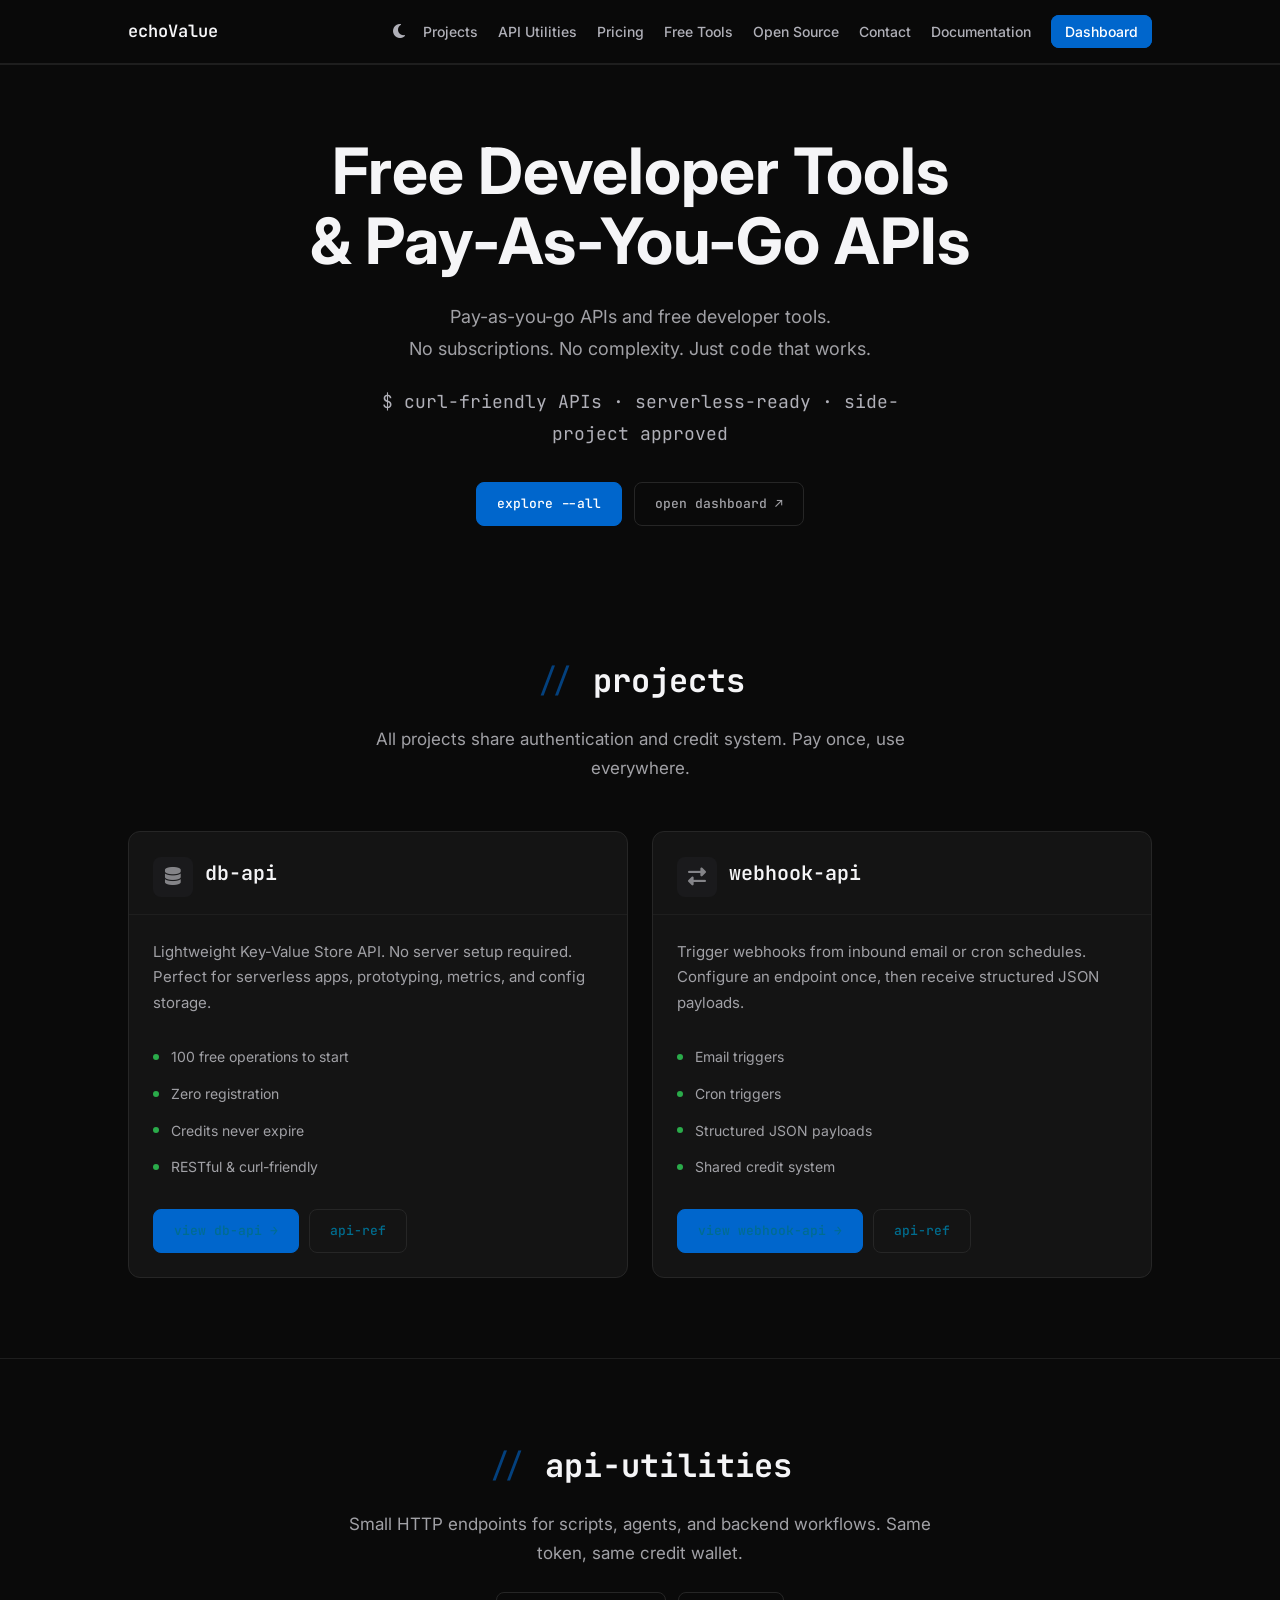
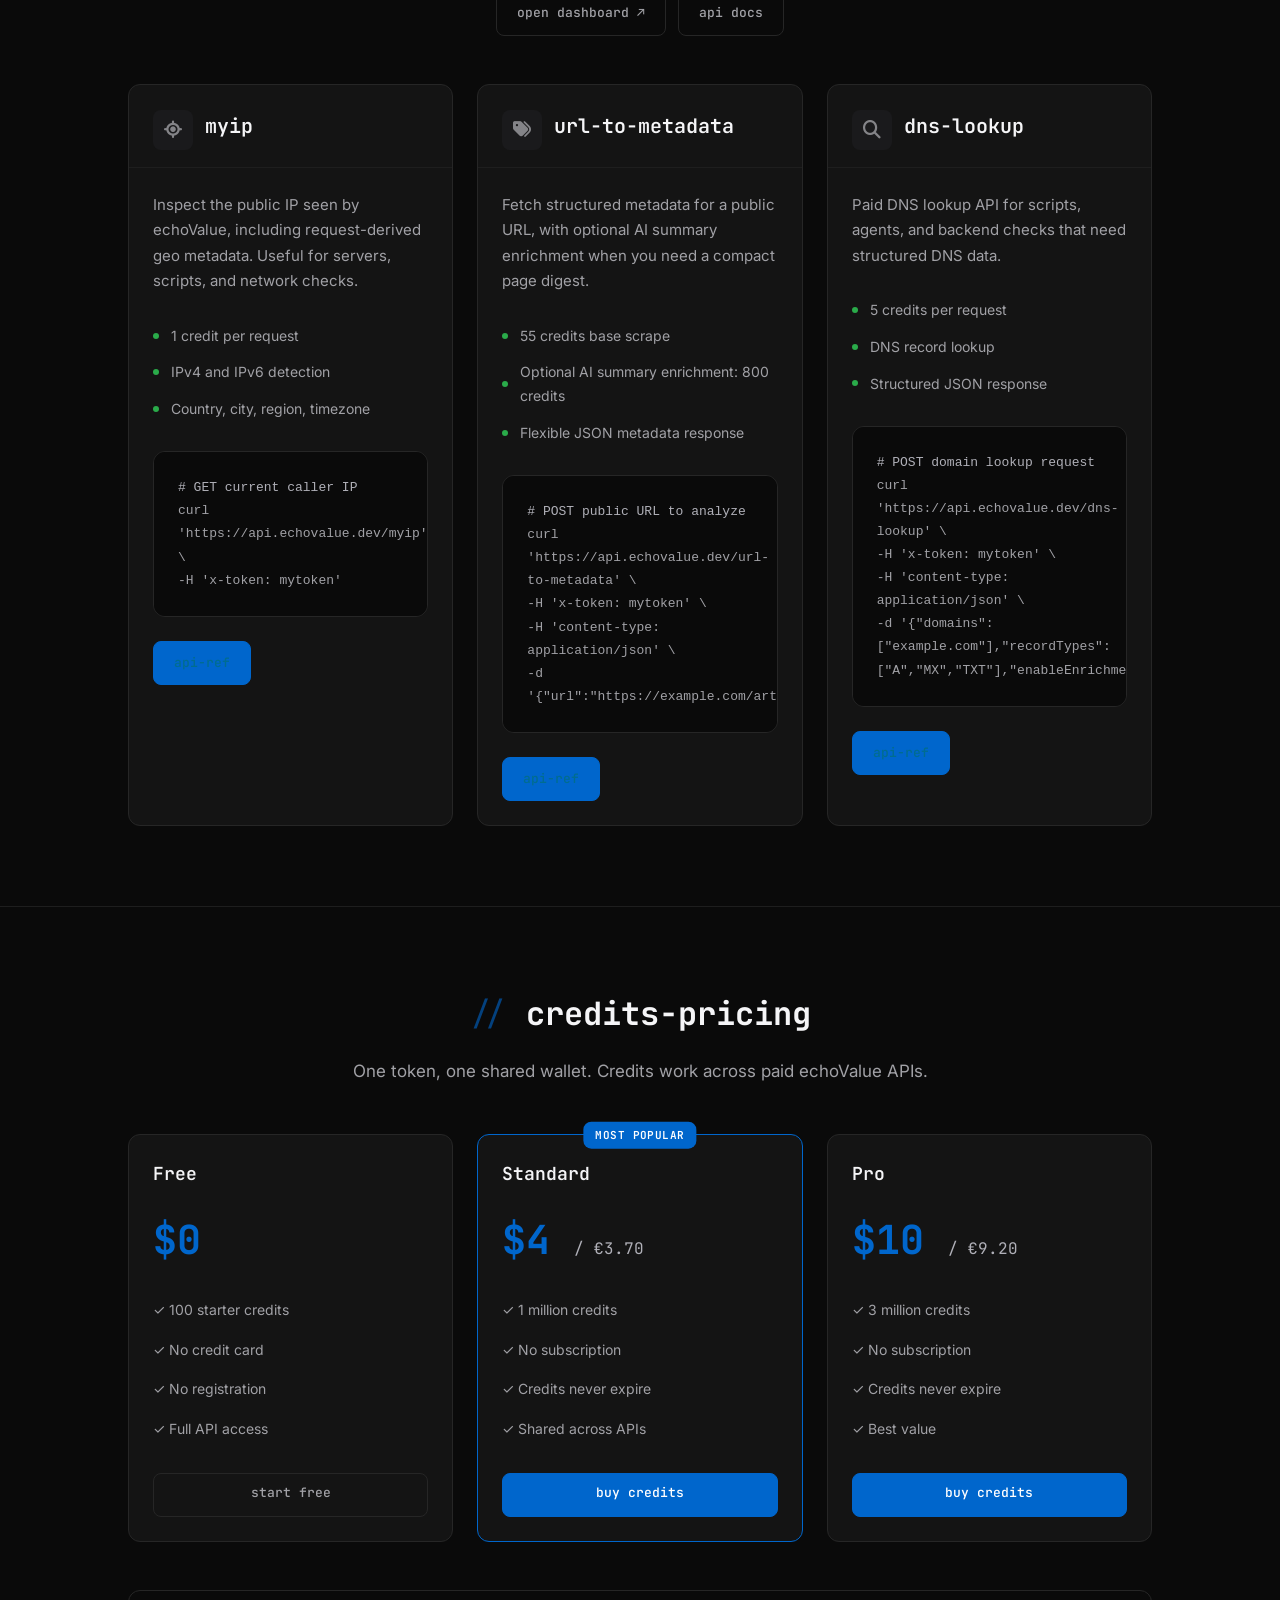
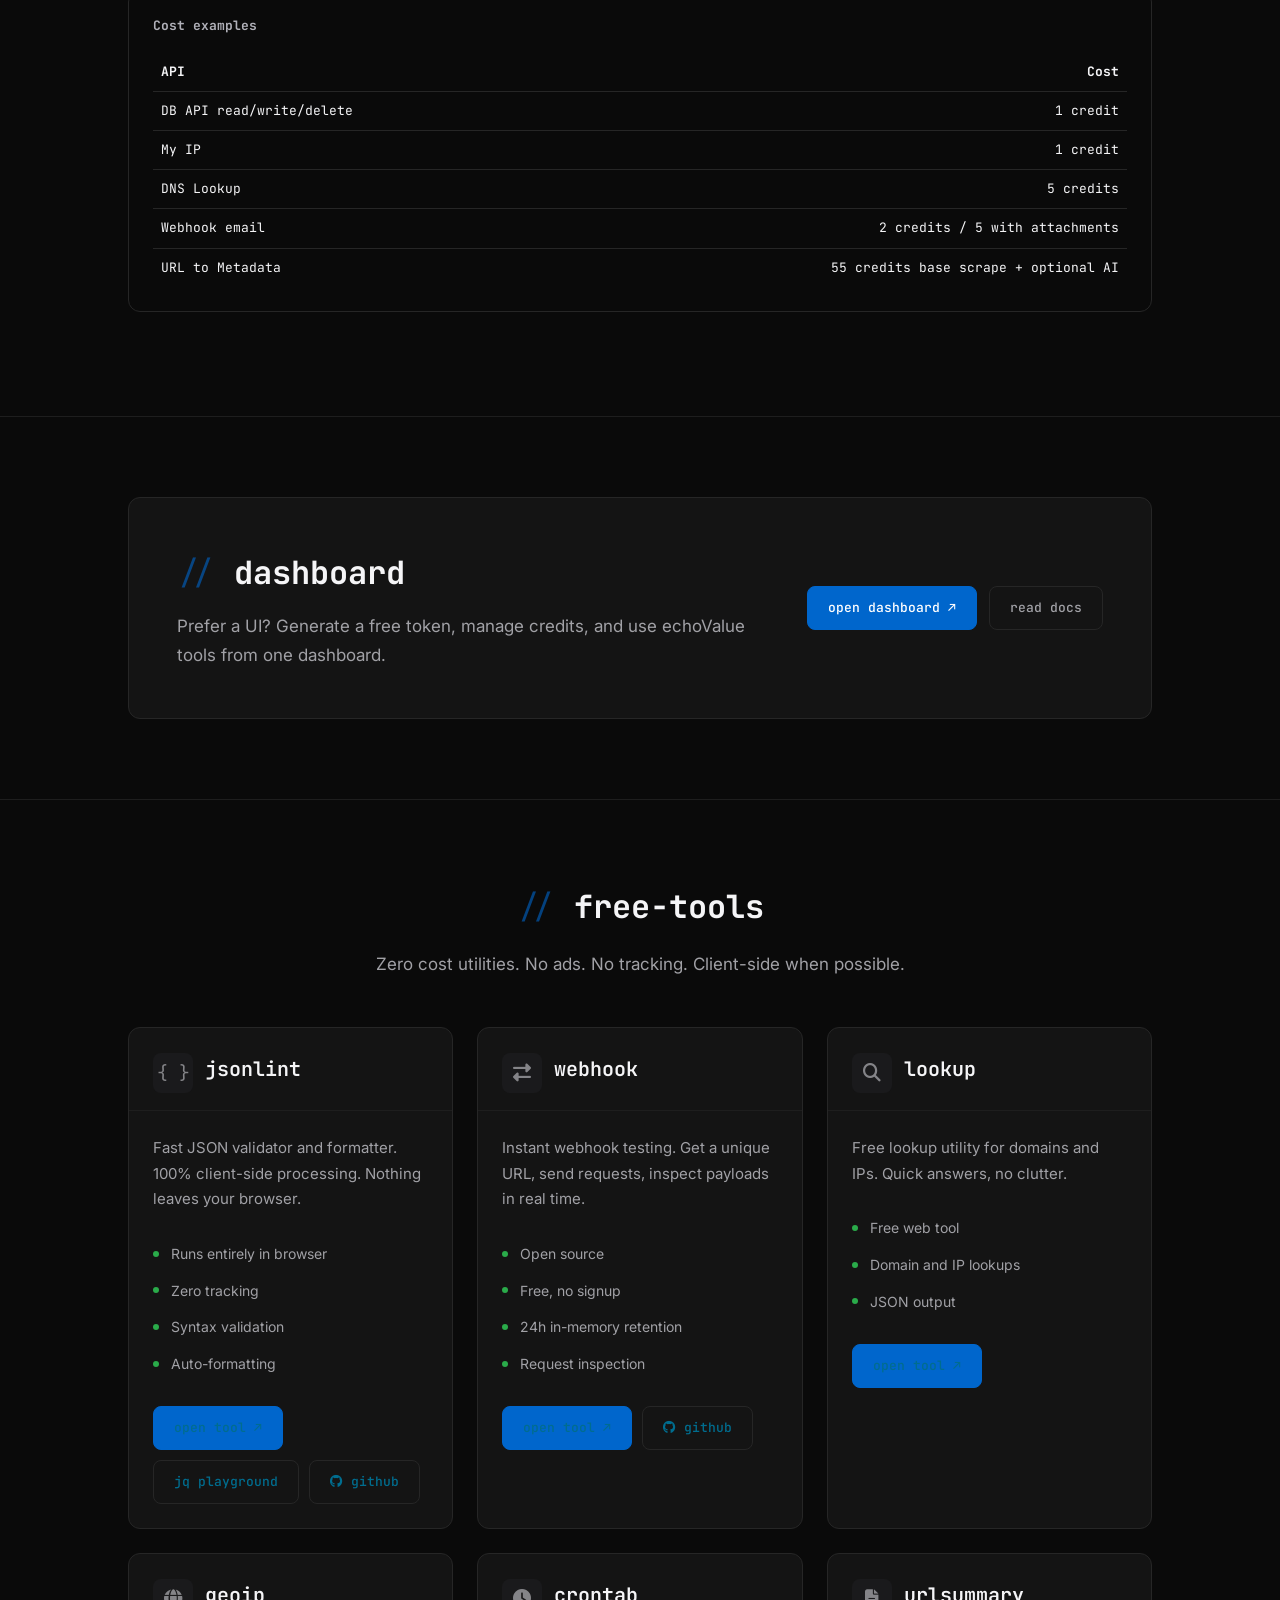
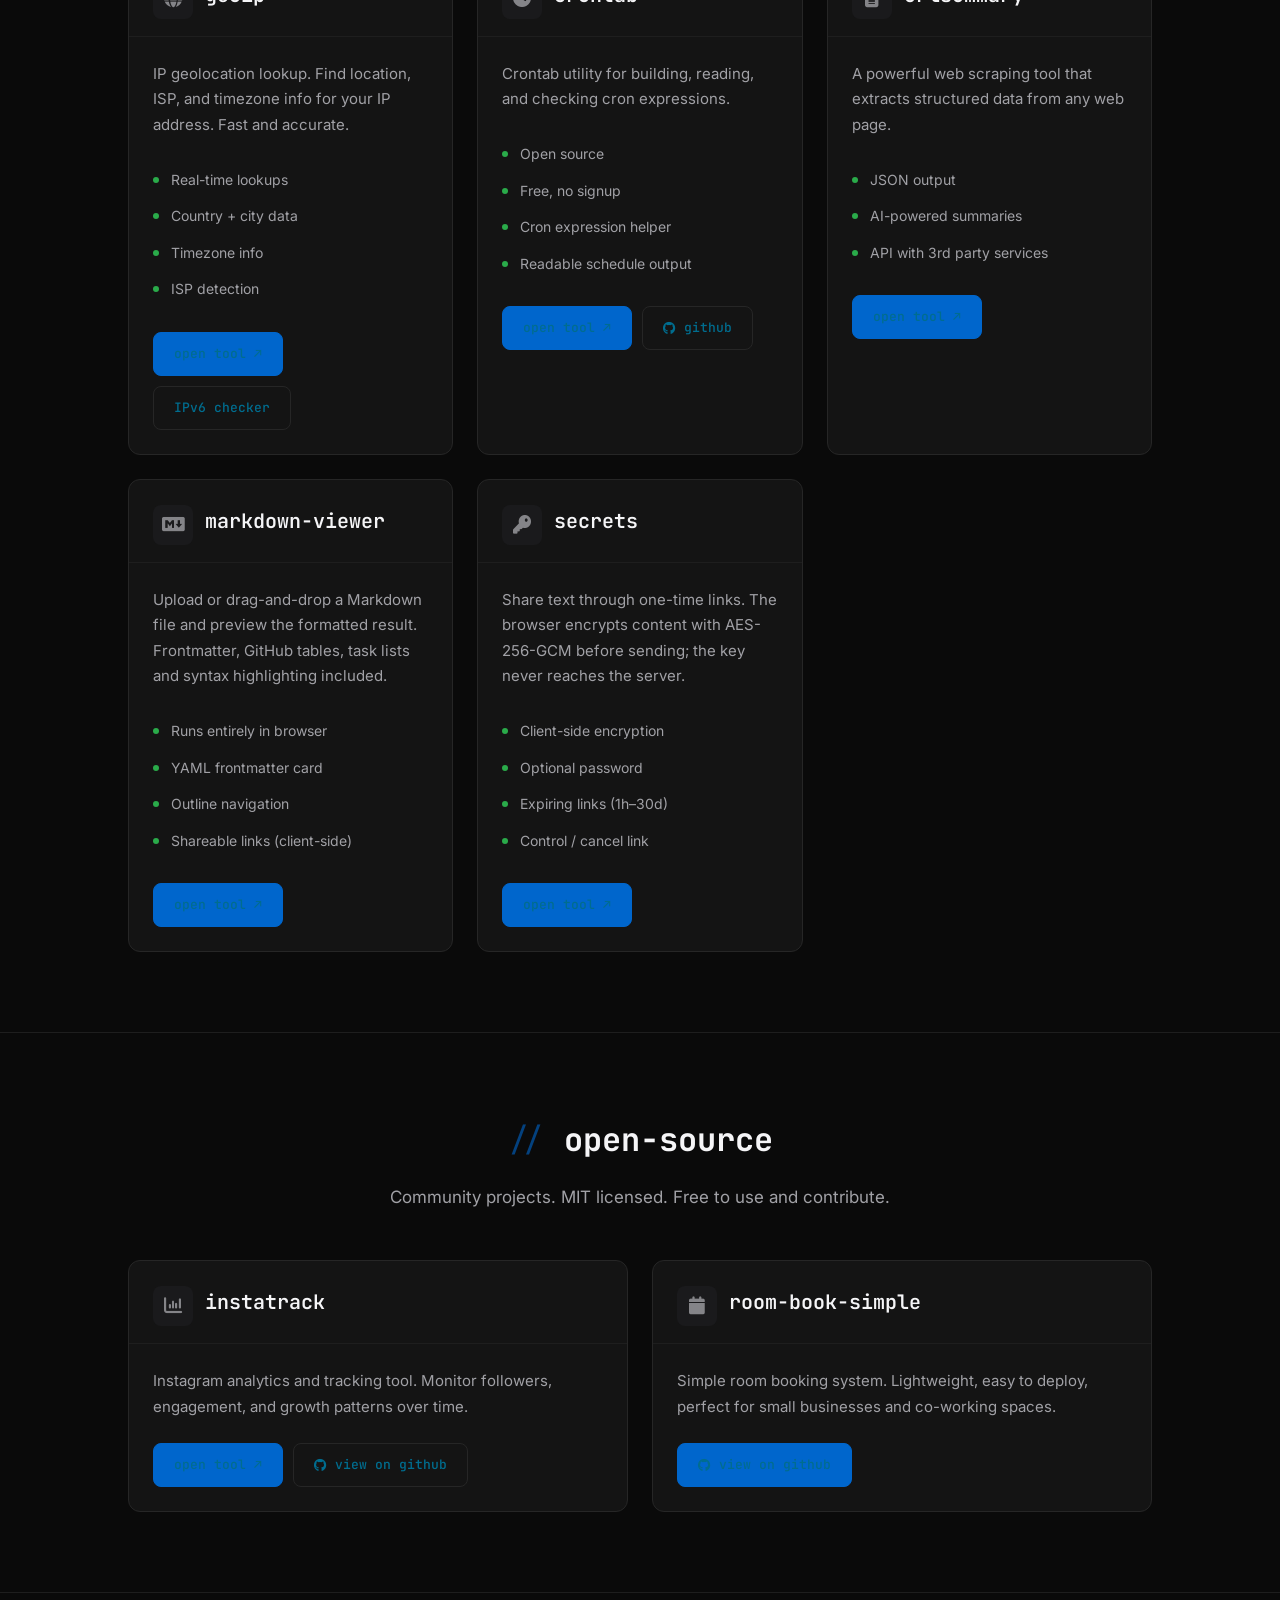
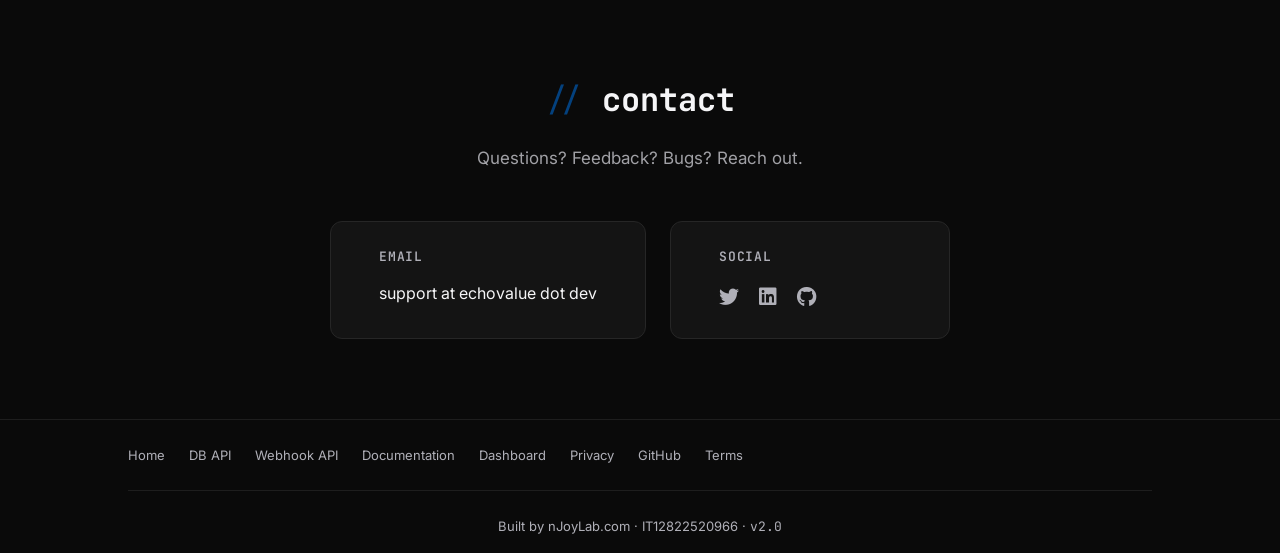
==== commit 8ffd5101: "Feature: Add markdown-viewer and secrets to free-tools" ====
--- a/index.html
+++ b/index.html
@@ -601,6 +601,57 @@
 					</div>
 				</article>
 
+				<!-- Markdown Viewer Tool Card -->
+				<article class="project-card">
+					<div class="project-card-header">
+						<span class="project-card-icon"><i class="fa-brands fa-markdown"></i></span>
+						<h3>markdown-viewer</h3>
+					</div>
+					<div class="project-card-content">
+						<p>
+							Upload or drag-and-drop a Markdown file and preview the formatted
+							result. Frontmatter, GitHub tables, task lists and syntax
+							highlighting included.
+						</p>
+						<ul class="project-features">
+							<li>Runs entirely in browser</li>
+							<li>YAML frontmatter card</li>
+							<li>Outline navigation</li>
+							<li>Shareable links (client-side)</li>
+						</ul>
+						<div class="project-card-actions">
+							<a href="https://markdown-viewer.echovalue.dev" class="btn btn-primary" target="_blank"
+								rel="noopener noreferrer">open tool
+								↗</a>
+						</div>
+					</div>
+				</article>
+
+				<!-- Secrets Tool Card -->
+				<article class="project-card">
+					<div class="project-card-header">
+						<span class="project-card-icon"><i class="fa-solid fa-key"></i></span>
+						<h3>secrets</h3>
+					</div>
+					<div class="project-card-content">
+						<p>
+							Share text through one-time links. The browser encrypts content
+							with AES-256-GCM before sending; the key never reaches the server.
+						</p>
+						<ul class="project-features">
+							<li>Client-side encryption</li>
+							<li>Optional password</li>
+							<li>Expiring links (1h–30d)</li>
+							<li>Control / cancel link</li>
+						</ul>
+						<div class="project-card-actions">
+							<a href="https://secrets.echovalue.dev" class="btn btn-primary" target="_blank"
+								rel="noopener noreferrer">open tool
+								↗</a>
+						</div>
+					</div>
+				</article>
+
 			</div>
 		</div>
 	</section>
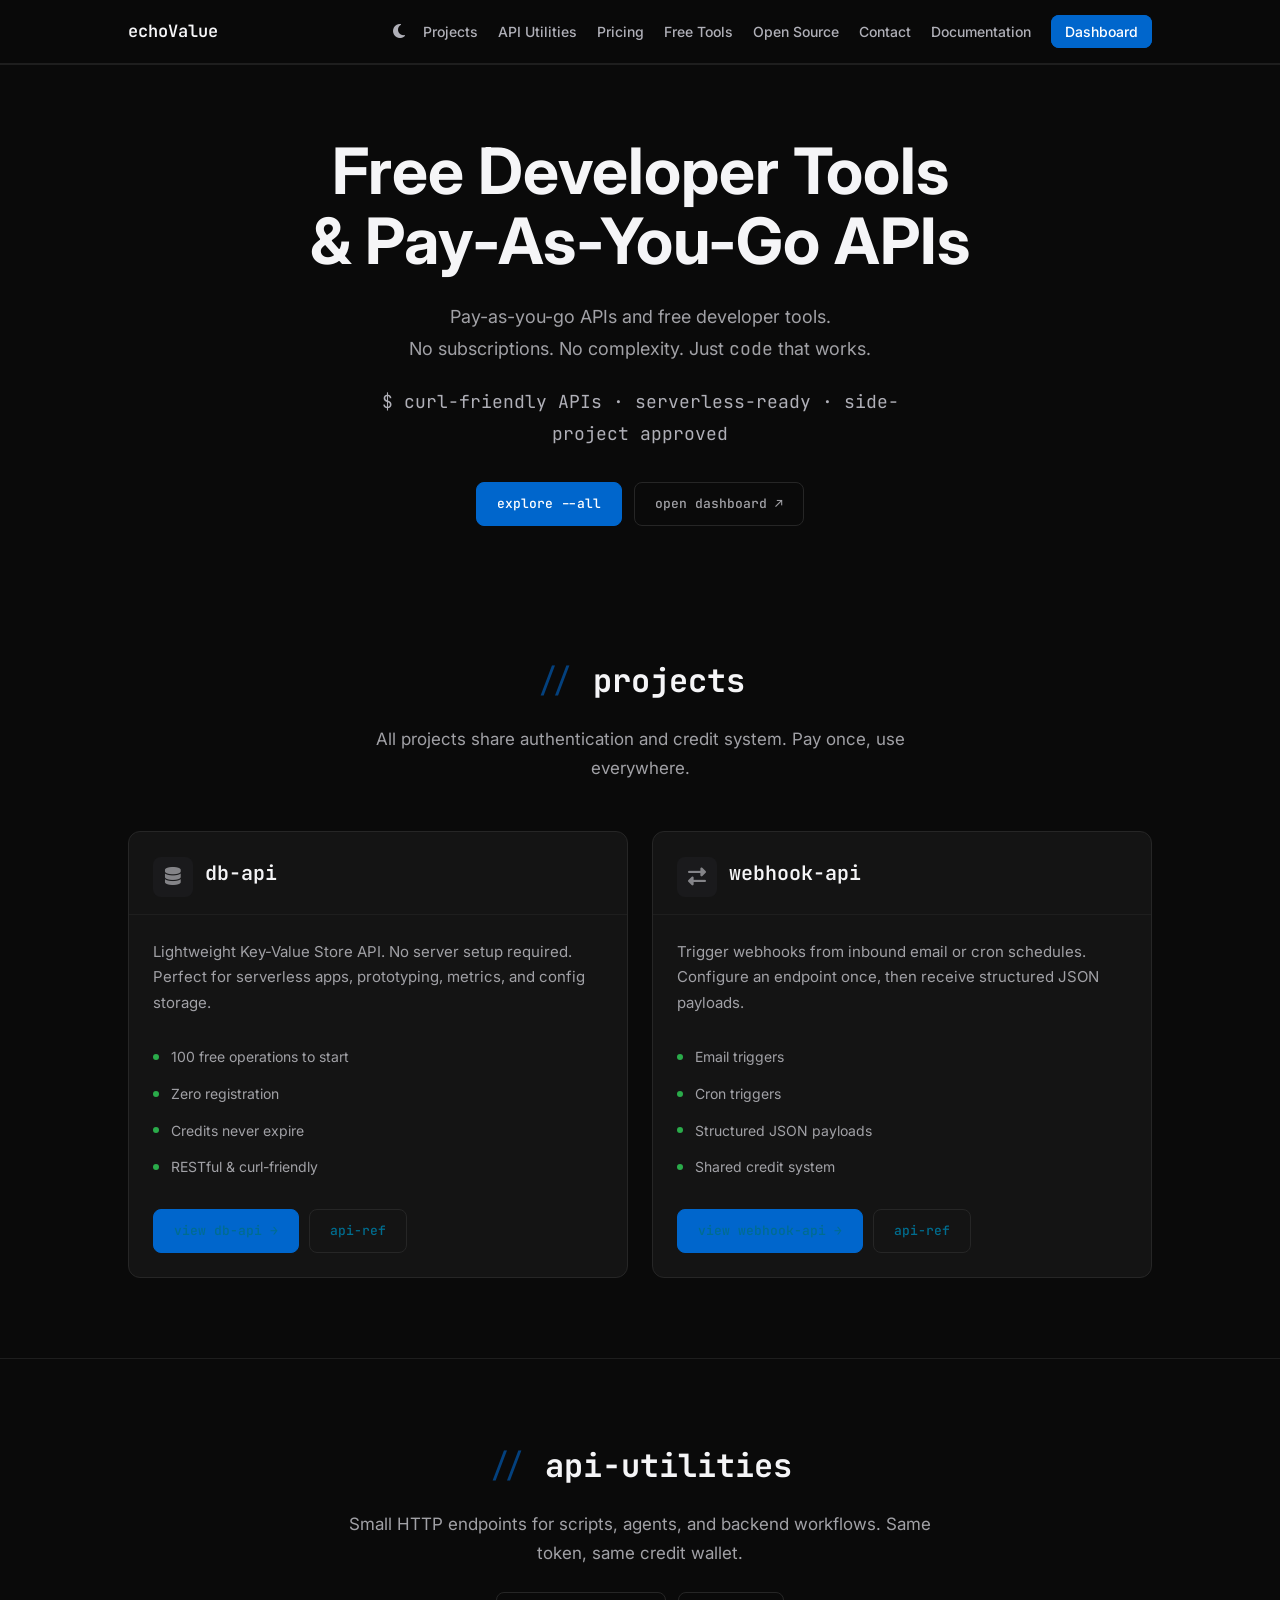
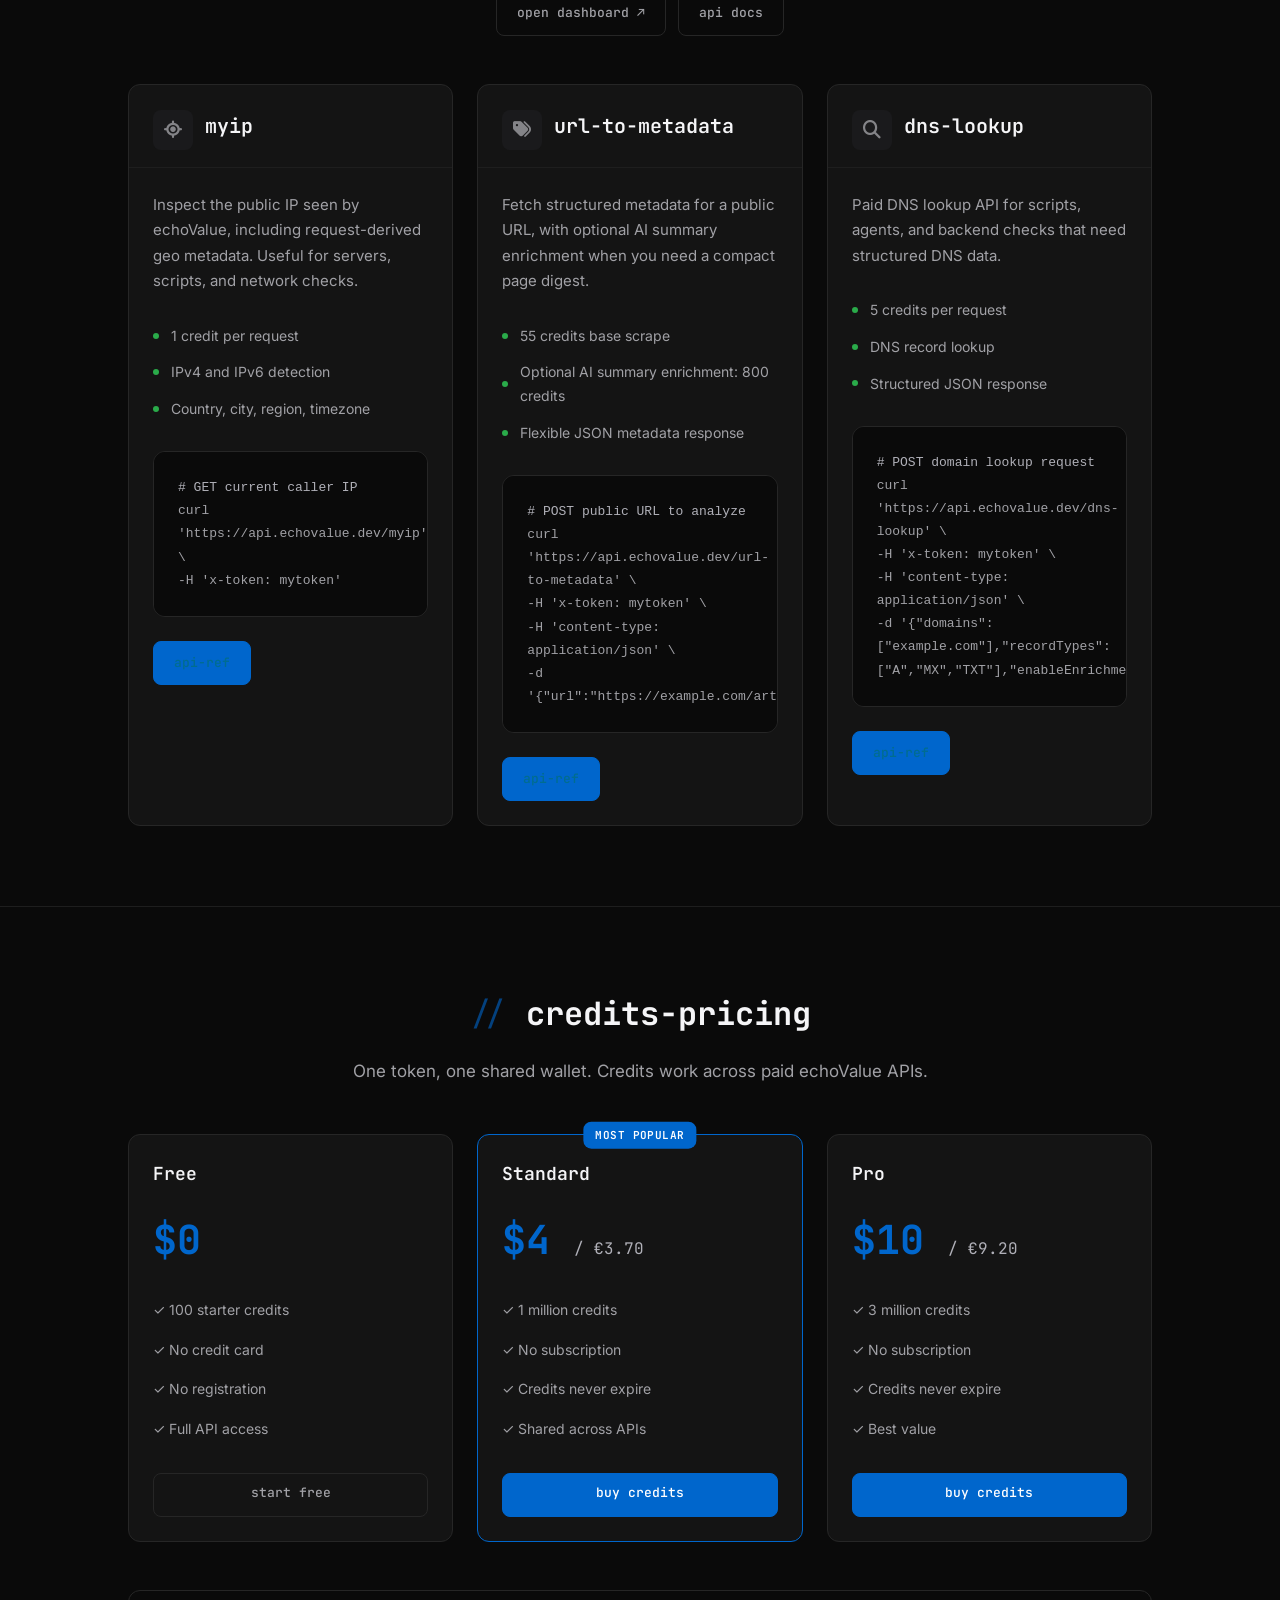
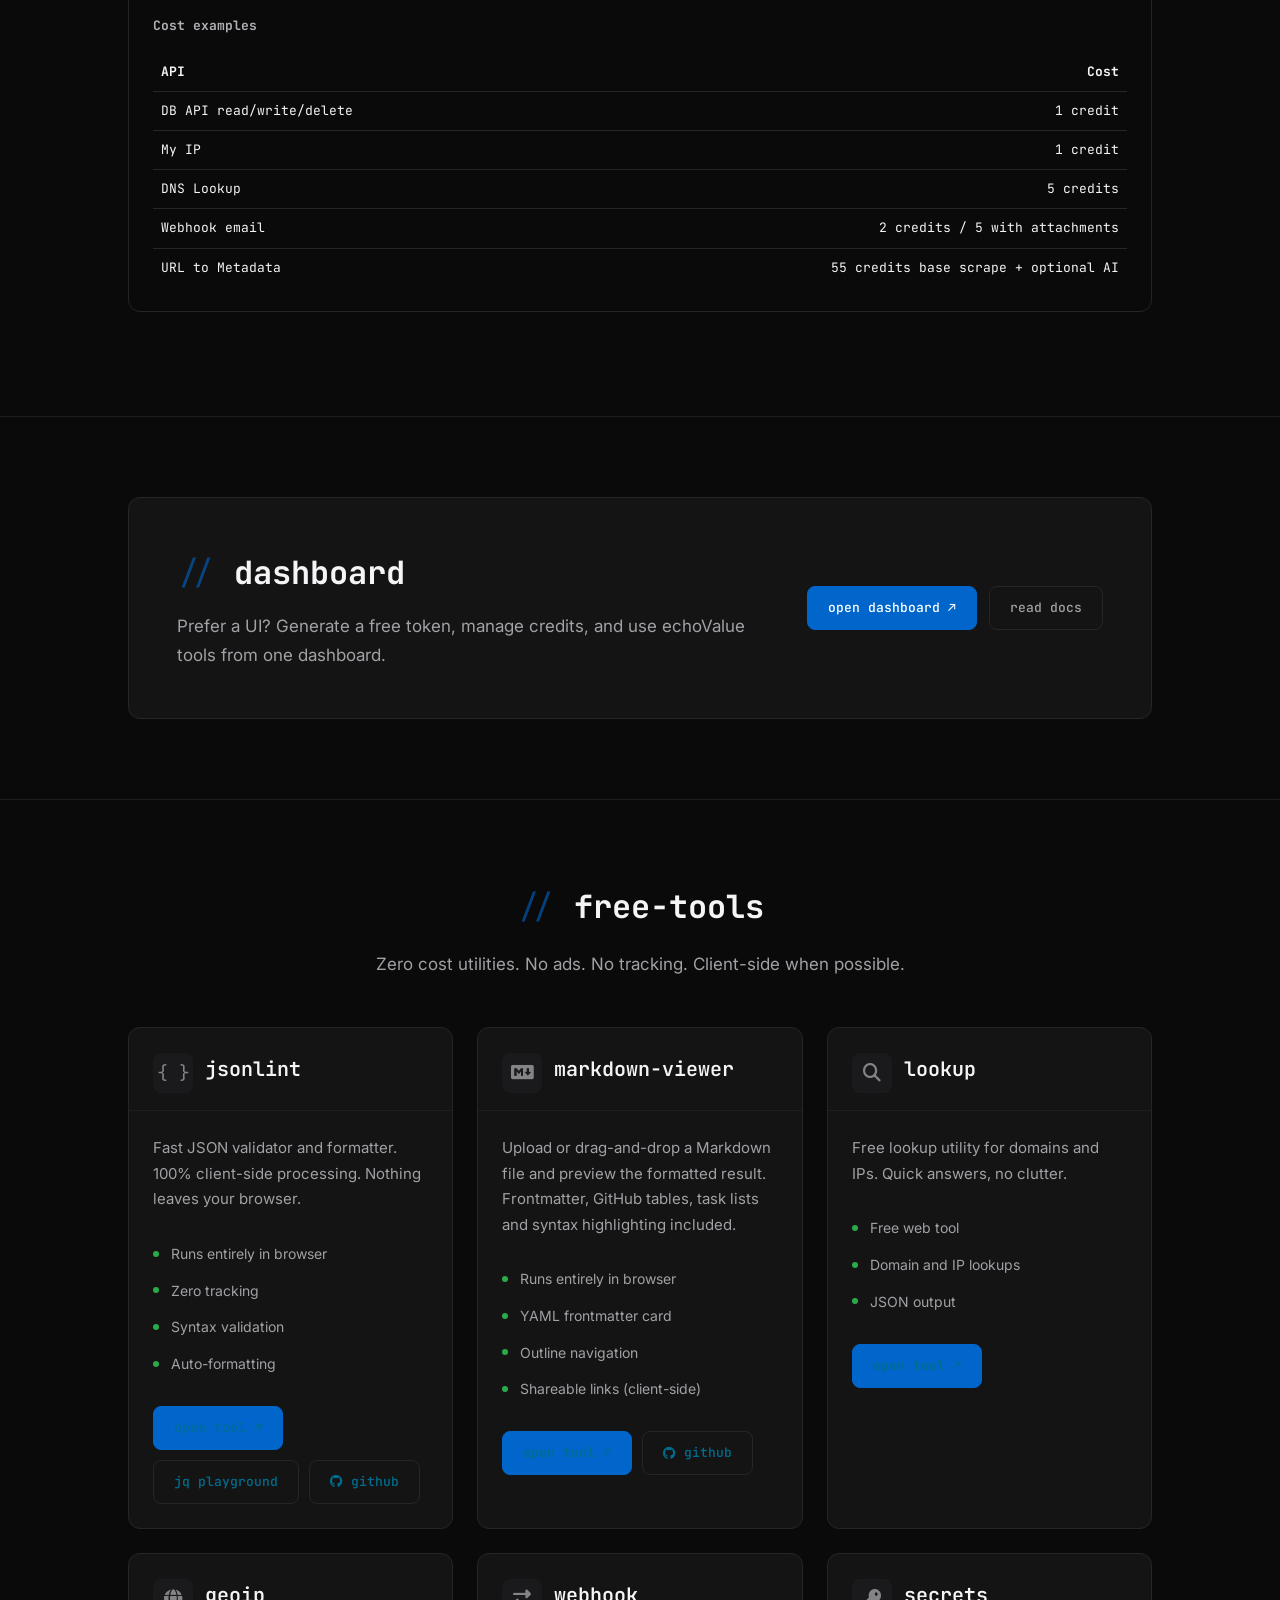
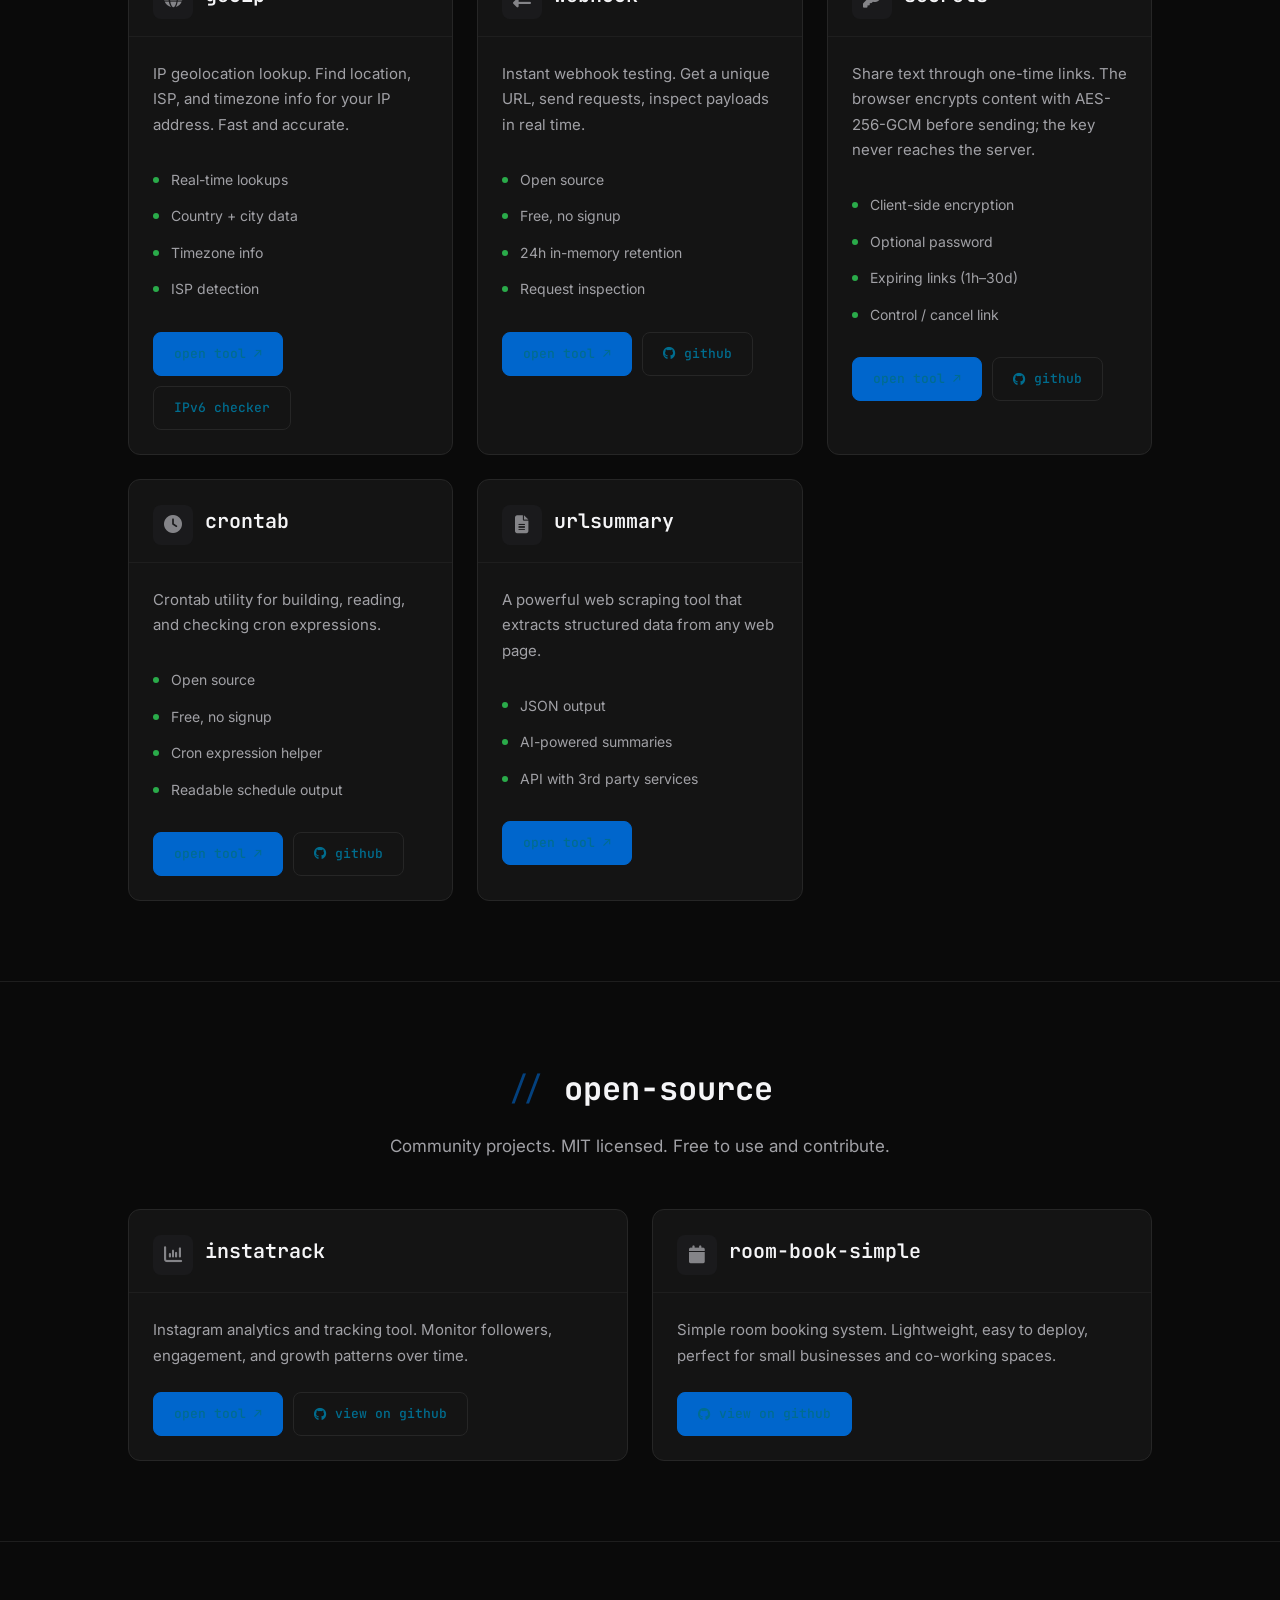
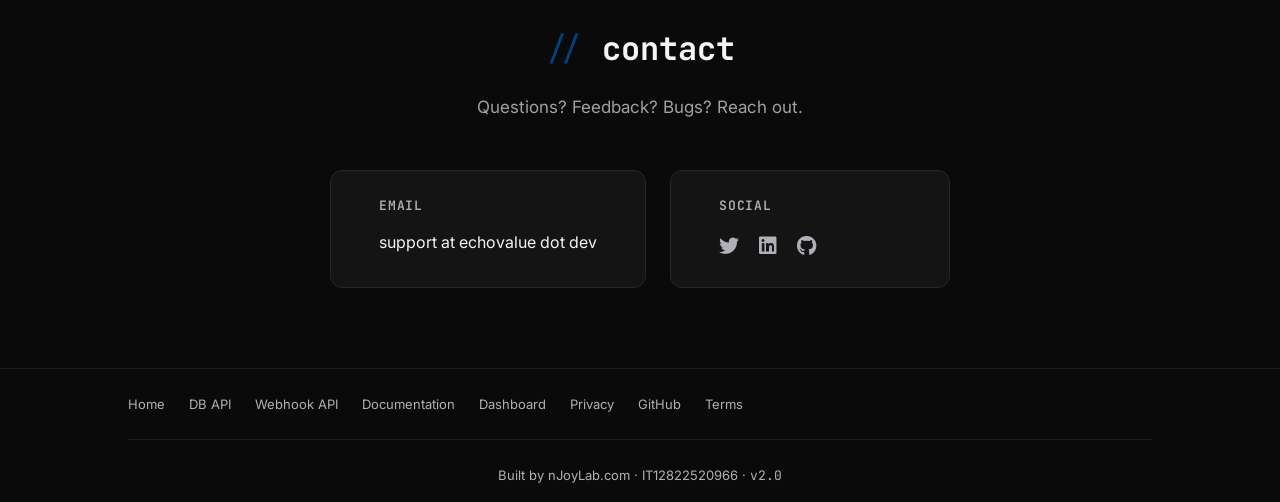
==== commit 73e48b69: "Design: Reorganize free-tools by category and add GitHub links" ====
--- a/index.html
+++ b/index.html
@@ -474,33 +474,38 @@
 							</a>
 						</div>
 					</div>
-				</article>
-
-				<!-- Webhook Tool Card -->
-				<article class="project-card">
-					<div class="project-card-header">
-						<span class="project-card-icon"><i class="fa-solid fa-right-left"></i></span>
-						<h3>webhook</h3>
-					</div>
-					<div class="project-card-content">
-						<p>Instant webhook testing. Get a unique URL, send requests, inspect payloads in real time.</p>
-						<ul class="project-features">
-							<li>Open source</li>
-							<li>Free, no signup</li>
-							<li>24h in-memory retention</li>
-							<li>Request inspection</li>
-						</ul>
-						<div class="project-card-actions">
-							<a href="https://webhook.echovalue.dev" class="btn btn-primary" target="_blank"
-								rel="noopener noreferrer">open tool ↗</a>
-							<a href="https://github.com/njoylab/webhook.echovalue.dev" class="btn btn-secondary"
-								target="_blank" rel="noopener noreferrer">
-								<i class="fab fa-github"></i> github
-							</a>
-						</div>
-					</div>
-				</article>
-
+				</article>
+
+				<!-- Markdown Viewer Tool Card -->
+				<article class="project-card">
+					<div class="project-card-header">
+						<span class="project-card-icon"><i class="fa-brands fa-markdown"></i></span>
+						<h3>markdown-viewer</h3>
+					</div>
+					<div class="project-card-content">
+						<p>
+							Upload or drag-and-drop a Markdown file and preview the formatted
+							result. Frontmatter, GitHub tables, task lists and syntax
+							highlighting included.
+						</p>
+						<ul class="project-features">
+							<li>Runs entirely in browser</li>
+							<li>YAML frontmatter card</li>
+							<li>Outline navigation</li>
+							<li>Shareable links (client-side)</li>
+						</ul>
+						<div class="project-card-actions">
+							<a href="https://markdown-viewer.echovalue.dev" class="btn btn-primary" target="_blank"
+								rel="noopener noreferrer">open tool
+								↗</a>
+							<a href="https://github.com/njoylab/markdown-viewer" class="btn btn-secondary"
+								target="_blank" rel="noopener noreferrer">
+								<i class="fab fa-github"></i> github
+							</a>
+						</div>
+					</div>
+				</article>
+
 				<!-- Lookup Tool Card -->
 				<article class="project-card">
 					<div class="project-card-header">
@@ -551,6 +556,60 @@
 					</div>
 				</article>
 
+				<!-- Webhook Tool Card -->
+				<article class="project-card">
+					<div class="project-card-header">
+						<span class="project-card-icon"><i class="fa-solid fa-right-left"></i></span>
+						<h3>webhook</h3>
+					</div>
+					<div class="project-card-content">
+						<p>Instant webhook testing. Get a unique URL, send requests, inspect payloads in real time.</p>
+						<ul class="project-features">
+							<li>Open source</li>
+							<li>Free, no signup</li>
+							<li>24h in-memory retention</li>
+							<li>Request inspection</li>
+						</ul>
+						<div class="project-card-actions">
+							<a href="https://webhook.echovalue.dev" class="btn btn-primary" target="_blank"
+								rel="noopener noreferrer">open tool ↗</a>
+							<a href="https://github.com/njoylab/webhook.echovalue.dev" class="btn btn-secondary"
+								target="_blank" rel="noopener noreferrer">
+								<i class="fab fa-github"></i> github
+							</a>
+						</div>
+					</div>
+				</article>
+
+				<!-- Secrets Tool Card -->
+				<article class="project-card">
+					<div class="project-card-header">
+						<span class="project-card-icon"><i class="fa-solid fa-key"></i></span>
+						<h3>secrets</h3>
+					</div>
+					<div class="project-card-content">
+						<p>
+							Share text through one-time links. The browser encrypts content
+							with AES-256-GCM before sending; the key never reaches the server.
+						</p>
+						<ul class="project-features">
+							<li>Client-side encryption</li>
+							<li>Optional password</li>
+							<li>Expiring links (1h–30d)</li>
+							<li>Control / cancel link</li>
+						</ul>
+						<div class="project-card-actions">
+							<a href="https://secrets.echovalue.dev" class="btn btn-primary" target="_blank"
+								rel="noopener noreferrer">open tool
+								↗</a>
+							<a href="https://github.com/njoylab/secrets" class="btn btn-secondary"
+								target="_blank" rel="noopener noreferrer">
+								<i class="fab fa-github"></i> github
+							</a>
+						</div>
+					</div>
+				</article>
+
 				<!-- Crontab Tool Card -->
 				<article class="project-card">
 					<div class="project-card-header">
@@ -601,62 +660,11 @@
 					</div>
 				</article>
 
-				<!-- Markdown Viewer Tool Card -->
-				<article class="project-card">
-					<div class="project-card-header">
-						<span class="project-card-icon"><i class="fa-brands fa-markdown"></i></span>
-						<h3>markdown-viewer</h3>
-					</div>
-					<div class="project-card-content">
-						<p>
-							Upload or drag-and-drop a Markdown file and preview the formatted
-							result. Frontmatter, GitHub tables, task lists and syntax
-							highlighting included.
-						</p>
-						<ul class="project-features">
-							<li>Runs entirely in browser</li>
-							<li>YAML frontmatter card</li>
-							<li>Outline navigation</li>
-							<li>Shareable links (client-side)</li>
-						</ul>
-						<div class="project-card-actions">
-							<a href="https://markdown-viewer.echovalue.dev" class="btn btn-primary" target="_blank"
-								rel="noopener noreferrer">open tool
-								↗</a>
-						</div>
-					</div>
-				</article>
-
-				<!-- Secrets Tool Card -->
-				<article class="project-card">
-					<div class="project-card-header">
-						<span class="project-card-icon"><i class="fa-solid fa-key"></i></span>
-						<h3>secrets</h3>
-					</div>
-					<div class="project-card-content">
-						<p>
-							Share text through one-time links. The browser encrypts content
-							with AES-256-GCM before sending; the key never reaches the server.
-						</p>
-						<ul class="project-features">
-							<li>Client-side encryption</li>
-							<li>Optional password</li>
-							<li>Expiring links (1h–30d)</li>
-							<li>Control / cancel link</li>
-						</ul>
-						<div class="project-card-actions">
-							<a href="https://secrets.echovalue.dev" class="btn btn-primary" target="_blank"
-								rel="noopener noreferrer">open tool
-								↗</a>
-						</div>
-					</div>
-				</article>
-
-			</div>
-		</div>
-	</section>
-
-	<!-- Open Source Section -->
+			</div>
+		</div>
+	</section>
+
+	<!-- Open Source Section -->
 	<section id="opensource" class="section">
 		<div class="container">
 			<div class="section-header">
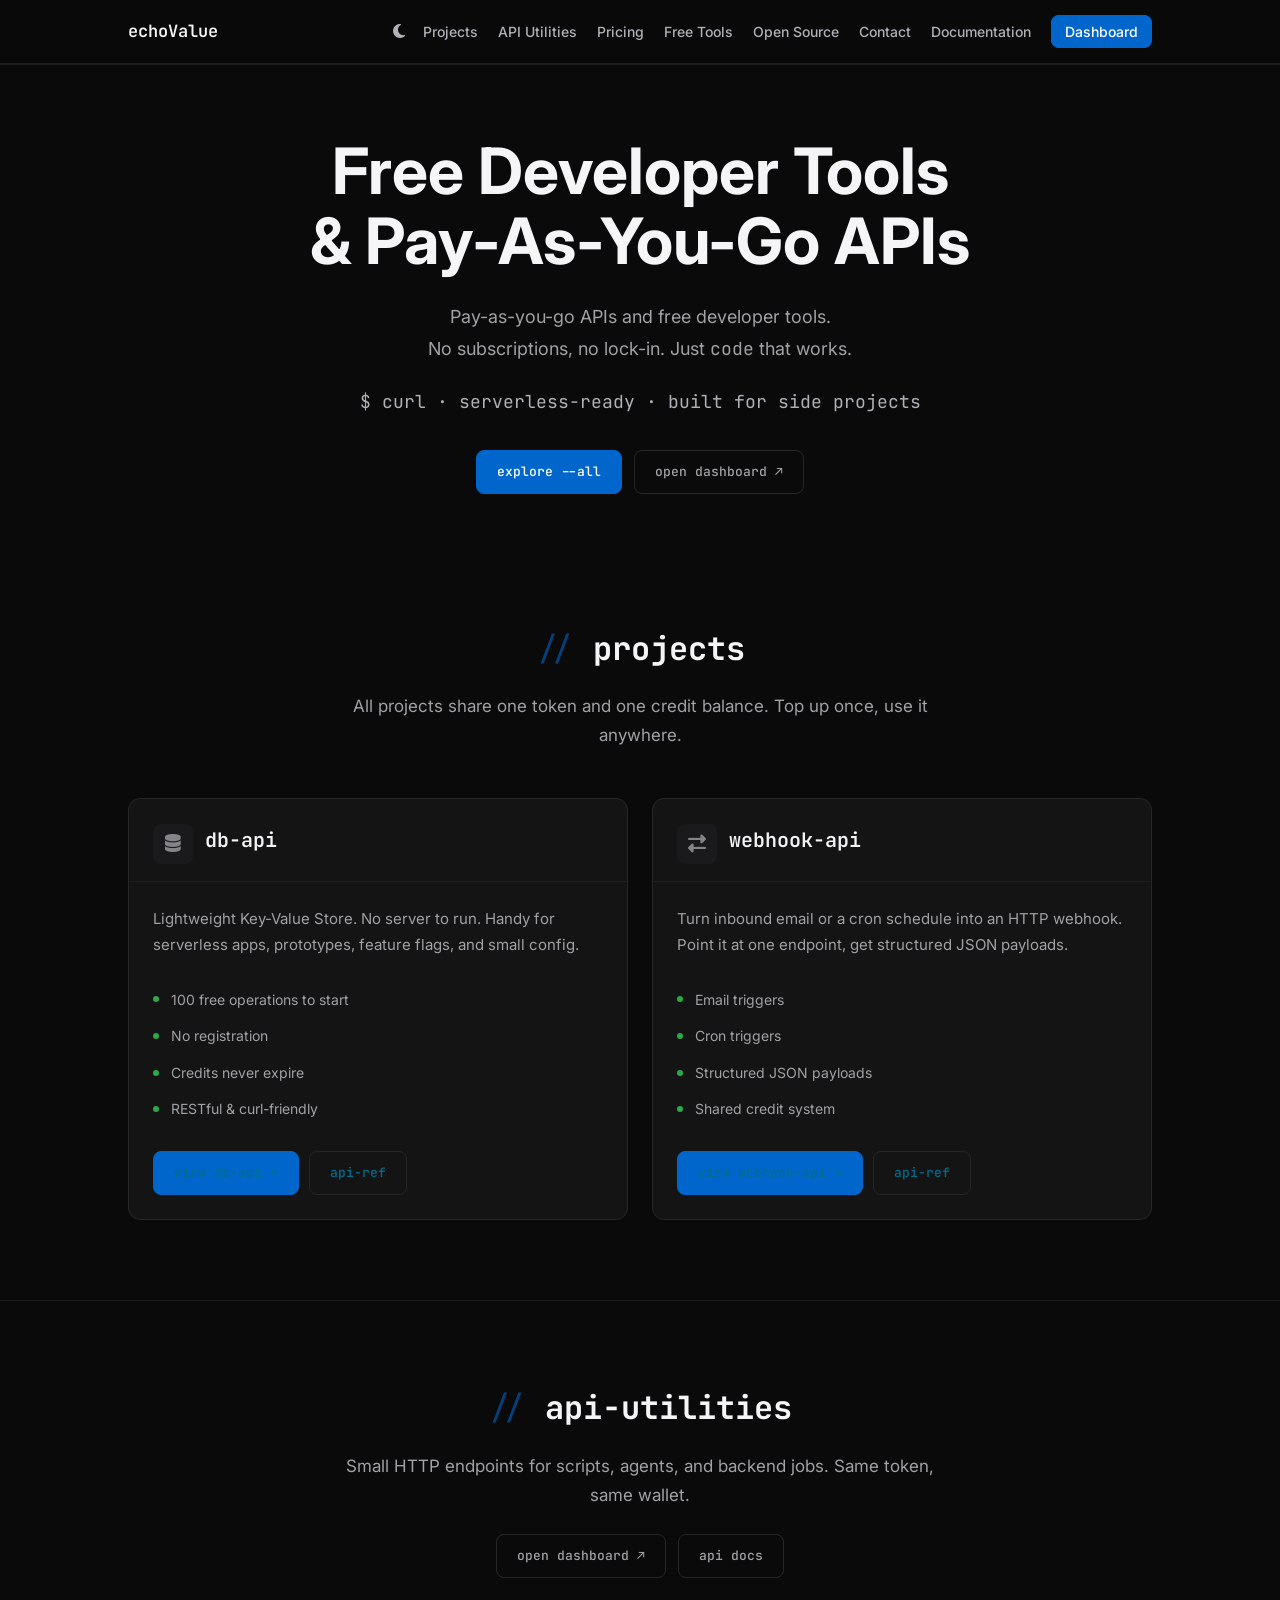
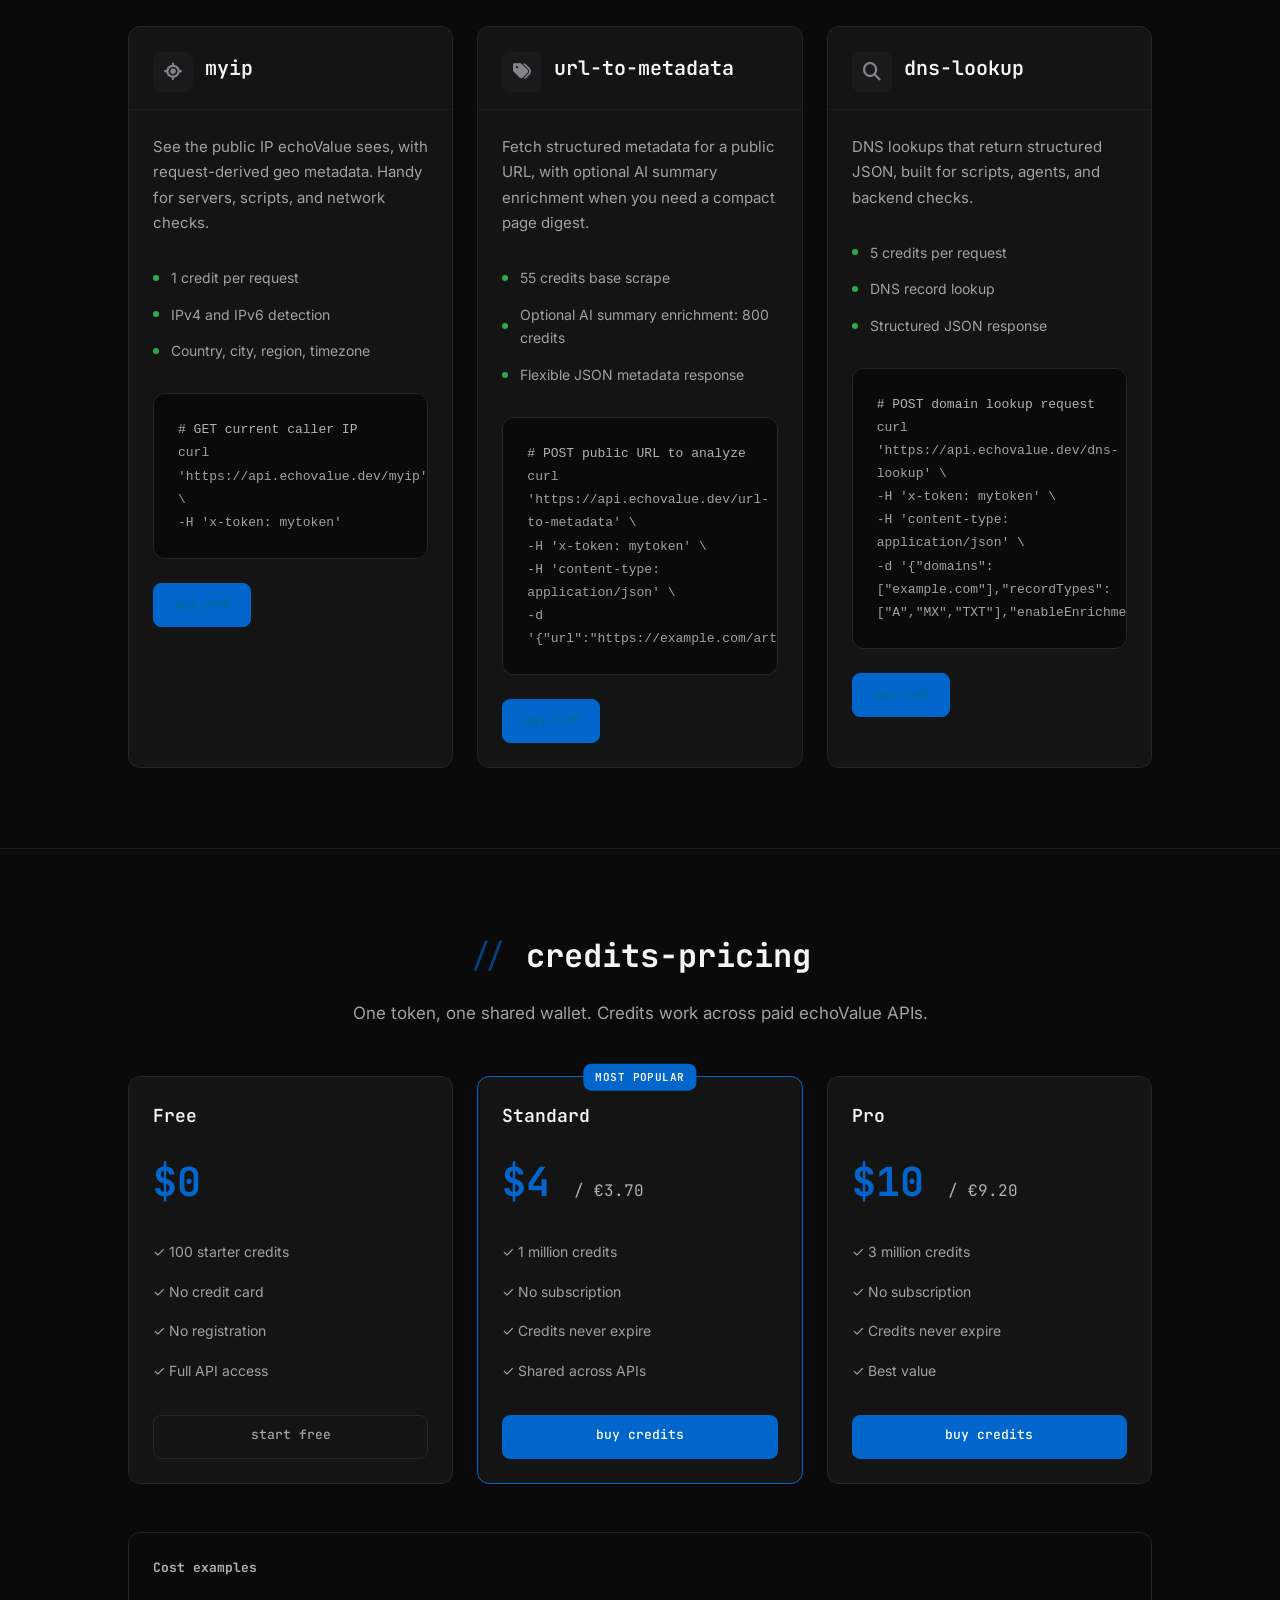
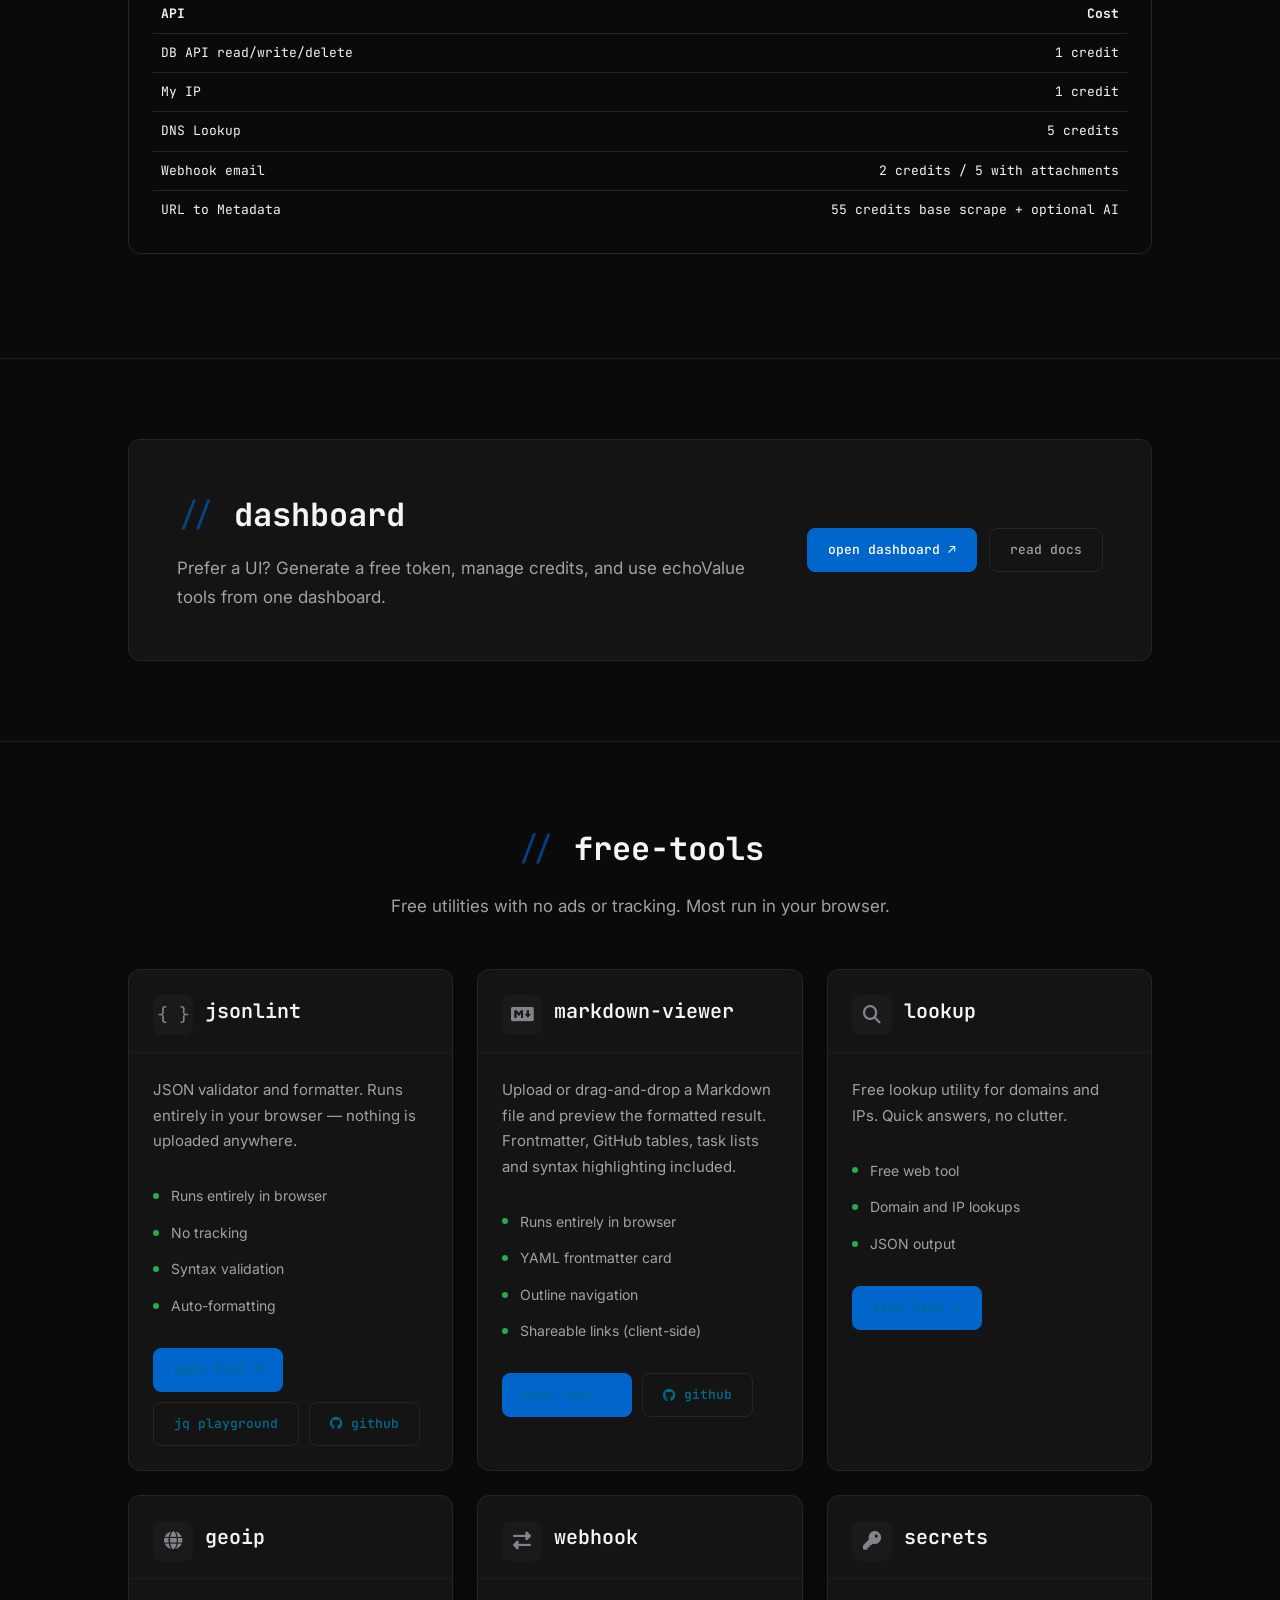
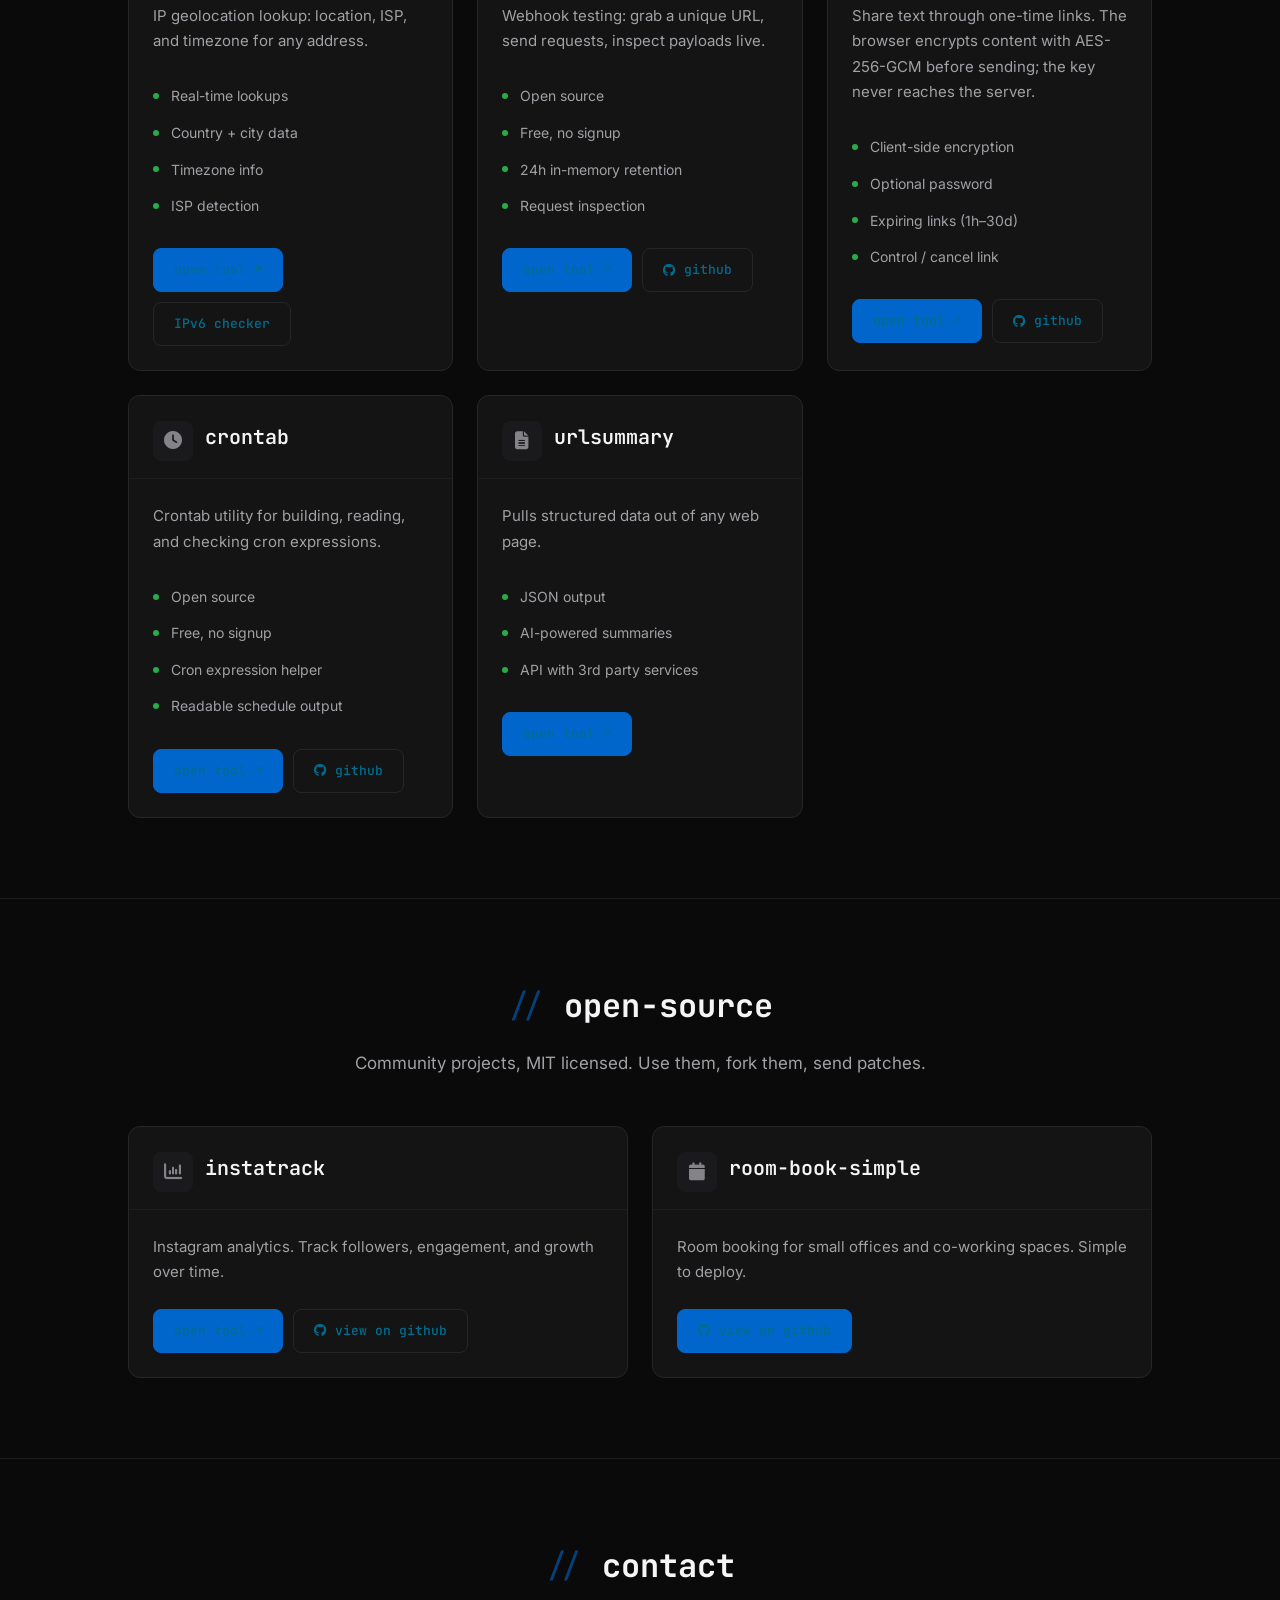
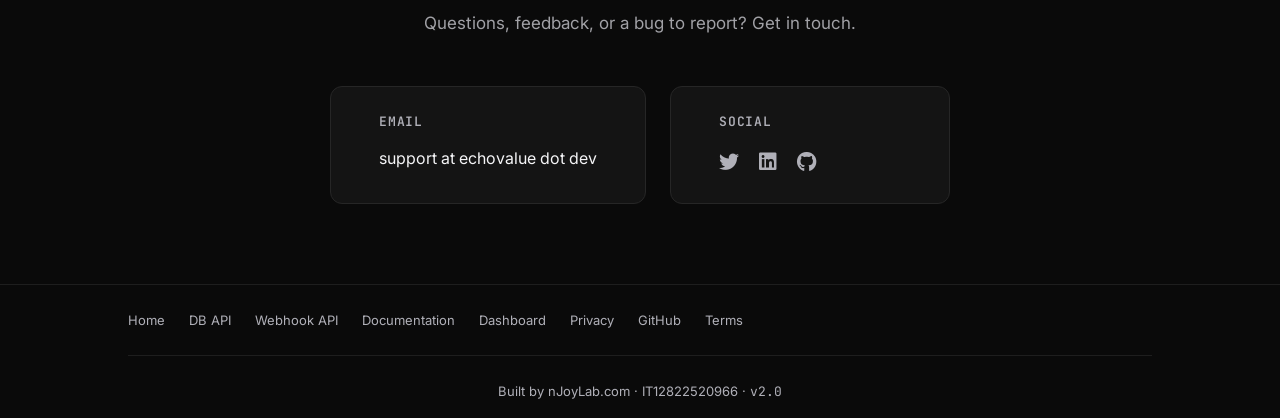
==== commit 16053636: "Docs: Rewrite site copy to remove AI-sounding phrasing - Replace filler and cliches (A powerful, Sea" ====
--- a/index.html
+++ b/index.html
@@ -157,10 +157,10 @@
 			<h1>Free Developer Tools & Pay-As-You-Go APIs</h1>
 			<p>
 				Pay-as-you-go APIs and free developer tools.<br>
-				No subscriptions. No complexity. Just <span class="text-mono">code</span> that works.
+				No subscriptions, no lock-in. Just <span class="text-mono">code</span> that works.
 			</p>
-			<p class="text-muted" style="font-size: 1.125rem; margin-bottom: 2rem;">
-				$ curl-friendly APIs · serverless-ready · side-project approved
+			<p class="text-muted" style="font-size: 1.125rem; margin-bottom: 2rem;">
+				$ curl · serverless-ready · built for side projects
 			</p>
 			<div class="hero-actions">
 				<a href="#projects" class="btn btn-primary">explore --all</a>
@@ -174,7 +174,7 @@
 		<div class="container">
 			<div class="section-header">
 				<h2>projects</h2>
-				<p>All projects share authentication and credit system. Pay once, use everywhere.</p>
+				<p>All projects share one token and one credit balance. Top up once, use it anywhere.</p>
 			</div>
 
 			<div class="projects-grid">
@@ -186,12 +186,12 @@
 					</div>
 					<div class="project-card-content">
 						<p>
-							Lightweight Key-Value Store API. No server setup required.
-							Perfect for serverless apps, prototyping, metrics, and config storage.
+							Lightweight Key-Value Store. No server to run.
+							Handy for serverless apps, prototypes, feature flags, and small config.
 						</p>
 						<ul class="project-features">
 							<li>100 free operations to start</li>
-							<li>Zero registration</li>
+							<li>No registration</li>
 							<li>Credits never expire</li>
 							<li>RESTful & curl-friendly</li>
 						</ul>
@@ -209,9 +209,9 @@
 						<h3>webhook-api</h3>
 					</div>
 					<div class="project-card-content">
-						<p>
-							Trigger webhooks from inbound email or cron schedules.
-							Configure an endpoint once, then receive structured JSON payloads.
+						<p>
+							Turn inbound email or a cron schedule into an HTTP webhook.
+							Point it at one endpoint, get structured JSON payloads.
 						</p>
 						<ul class="project-features">
 							<li>Email triggers</li>
@@ -235,7 +235,7 @@
 		<div class="container">
 			<div class="section-header">
 				<h2>api-utilities</h2>
-				<p>Small HTTP endpoints for scripts, agents, and backend workflows. Same token, same credit wallet.</p>
+				<p>Small HTTP endpoints for scripts, agents, and backend jobs. Same token, same wallet.</p>
 				<div class="hero-actions mt-3">
 					<a href="https://dash.echovalue.dev" class="btn btn-secondary" target="_blank" rel="noopener noreferrer">open dashboard ↗</a>
 					<a href="https://docs.echovalue.dev" class="btn btn-secondary" target="_blank" rel="noopener noreferrer">api docs</a>
@@ -250,9 +250,9 @@
 						<h3>myip</h3>
 					</div>
 					<div class="project-card-content">
-						<p>
-							Inspect the public IP seen by echoValue, including request-derived geo metadata.
-							Useful for servers, scripts, and network checks.
+						<p>
+							See the public IP echoValue sees, with request-derived geo metadata.
+							Handy for servers, scripts, and network checks.
 						</p>
 						<ul class="project-features">
 							<li>1 credit per request</li>
@@ -308,9 +308,9 @@
 						<h3>dns-lookup</h3>
 					</div>
 					<div class="project-card-content">
-						<p>
-							Paid DNS lookup API for scripts, agents, and backend checks that need
-							structured DNS data.
+						<p>
+							DNS lookups that return structured JSON, built for scripts, agents,
+							and backend checks.
 						</p>
 						<ul class="project-features">
 							<li>5 credits per request</li>
@@ -440,7 +440,7 @@
 		<div class="container">
 			<div class="section-header">
 				<h2>free-tools</h2>
-				<p>Zero cost utilities. No ads. No tracking. Client-side when possible.</p>
+				<p>Free utilities with no ads or tracking. Most run in your browser.</p>
 			</div>
 
 			<div class="projects-grid">
@@ -452,13 +452,13 @@
 						<h3>jsonlint</h3>
 					</div>
 					<div class="project-card-content">
-						<p>
-							Fast JSON validator and formatter. 100% client-side processing.
-							Nothing leaves your browser.
+						<p>
+							JSON validator and formatter. Runs entirely in your browser —
+							nothing is uploaded anywhere.
 						</p>
 						<ul class="project-features">
 							<li>Runs entirely in browser</li>
-							<li>Zero tracking</li>
+							<li>No tracking</li>
 							<li>Syntax validation</li>
 							<li>Auto-formatting</li>
 						</ul>
@@ -537,8 +537,8 @@
 					</div>
 					<div class="project-card-content">
 						<p>
-							IP geolocation lookup. Find location, ISP, and timezone info
-							for your IP address. Fast and accurate.
+							IP geolocation lookup: location, ISP, and timezone for any
+							address.
 						</p>
 						<ul class="project-features">
 							<li>Real-time lookups</li>
@@ -563,7 +563,7 @@
 						<h3>webhook</h3>
 					</div>
 					<div class="project-card-content">
-						<p>Instant webhook testing. Get a unique URL, send requests, inspect payloads in real time.</p>
+						<p>Webhook testing: grab a unique URL, send requests, inspect payloads live.</p>
 						<ul class="project-features">
 							<li>Open source</li>
 							<li>Free, no signup</li>
@@ -644,8 +644,8 @@
 						<h3>urlsummary</h3>
 					</div>
 					<div class="project-card-content">
-						<p>
-							A powerful web scraping tool that extracts structured data from any web page.
+						<p>
+							Pulls structured data out of any web page.
 						</p>
 						<ul class="project-features">
 							<li>JSON output</li>
@@ -669,7 +669,7 @@
 		<div class="container">
 			<div class="section-header">
 				<h2>open-source</h2>
-				<p>Community projects. MIT licensed. Free to use and contribute.</p>
+				<p>Community projects, MIT licensed. Use them, fork them, send patches.</p>
 			</div>
 
 			<div class="projects-grid">
@@ -681,8 +681,8 @@
 					</div>
 					<div class="project-card-content">
 						<p>
-							Instagram analytics and tracking tool. Monitor followers, engagement,
-							and growth patterns over time.
+							Instagram analytics. Track followers, engagement,
+							and growth over time.
 						</p>
 						<div class="project-card-actions">
 							<a href="https://instatrack.njoylab.com/" class="btn btn-primary" target="_blank"
@@ -703,8 +703,8 @@
 					</div>
 					<div class="project-card-content">
 						<p>
-							Simple room booking system. Lightweight, easy to deploy,
-							perfect for small businesses and co-working spaces.
+							Room booking for small offices and co-working spaces.
+							Simple to deploy.
 						</p>
 						<div class="project-card-actions">
 							<a href="https://github.com/njoylab/room-book-simple" class="btn btn-primary"
@@ -723,7 +723,7 @@
 		<div class="container">
 			<div class="section-header">
 				<h2>contact</h2>
-				<p>Questions? Feedback? Bugs? Reach out.</p>
+				<p>Questions, feedback, or a bug to report? Get in touch.</p>
 			</div>
 
 			<div class="contact-info">
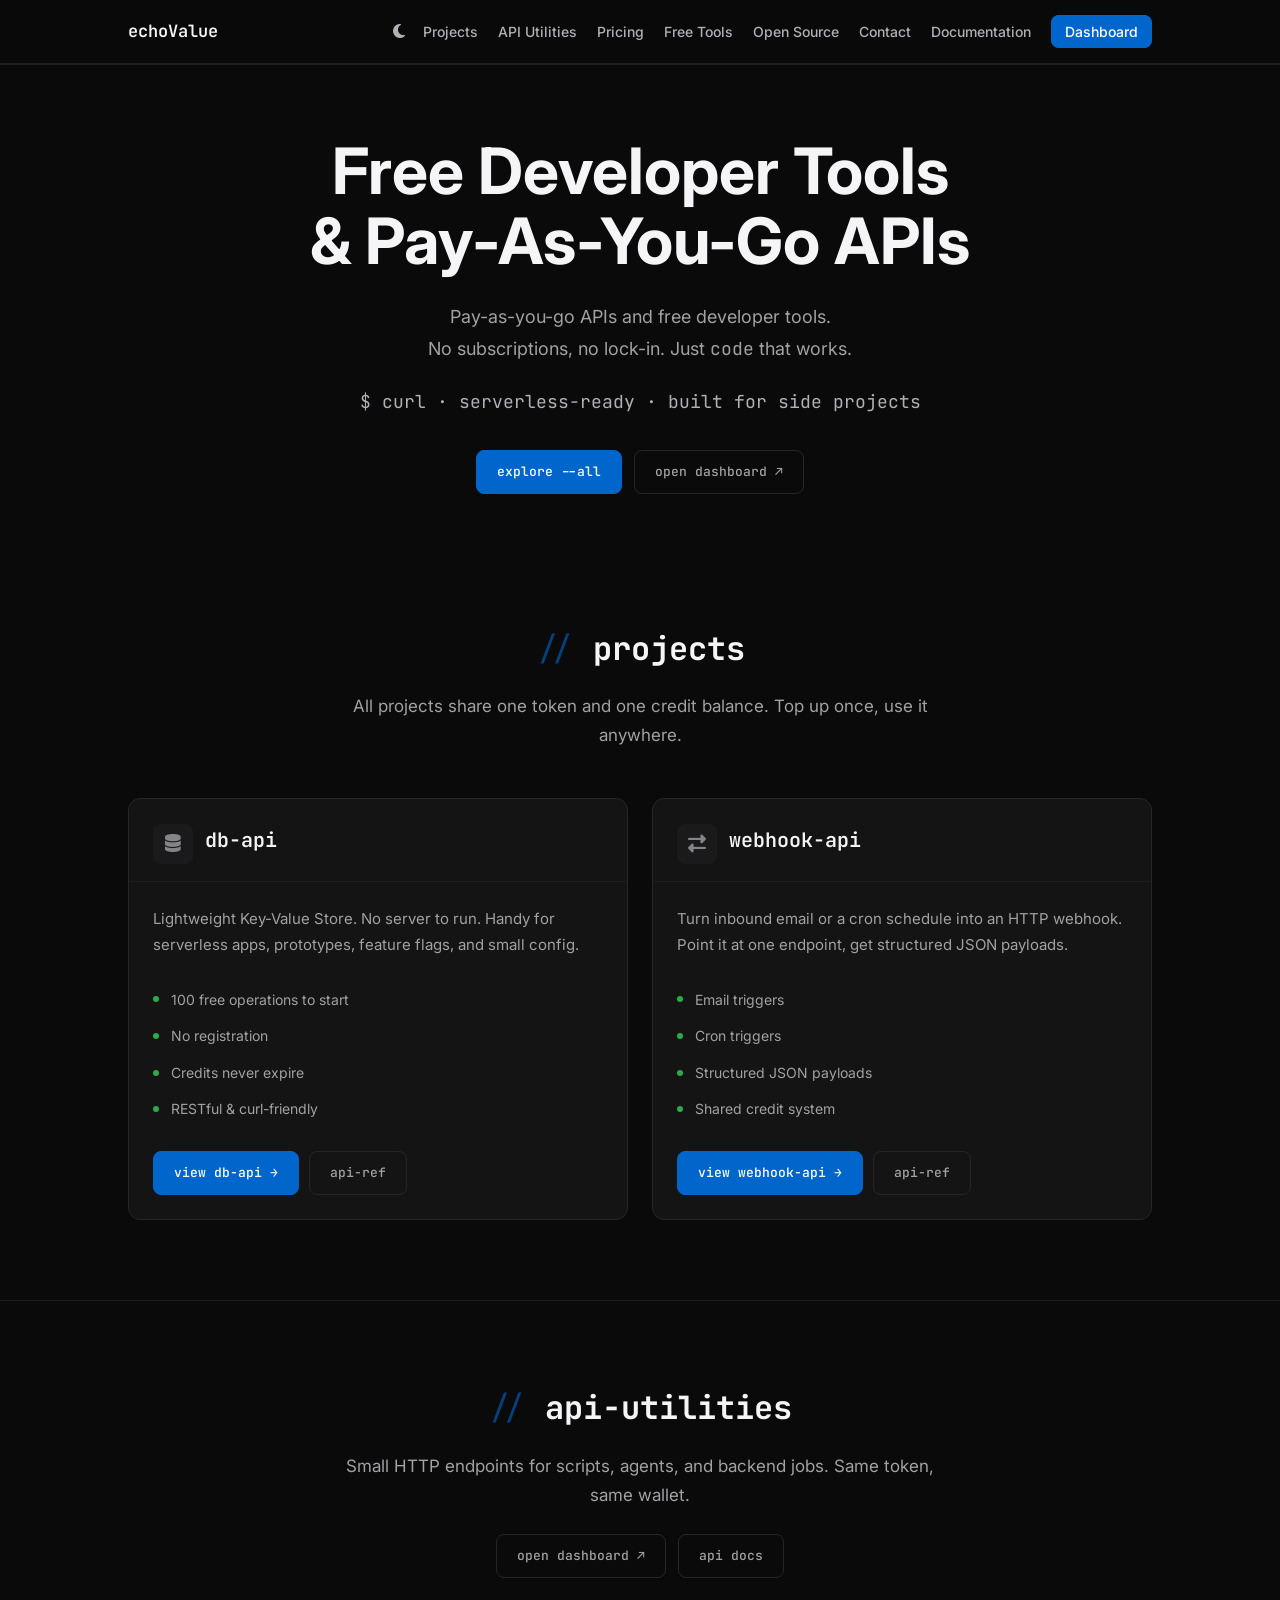
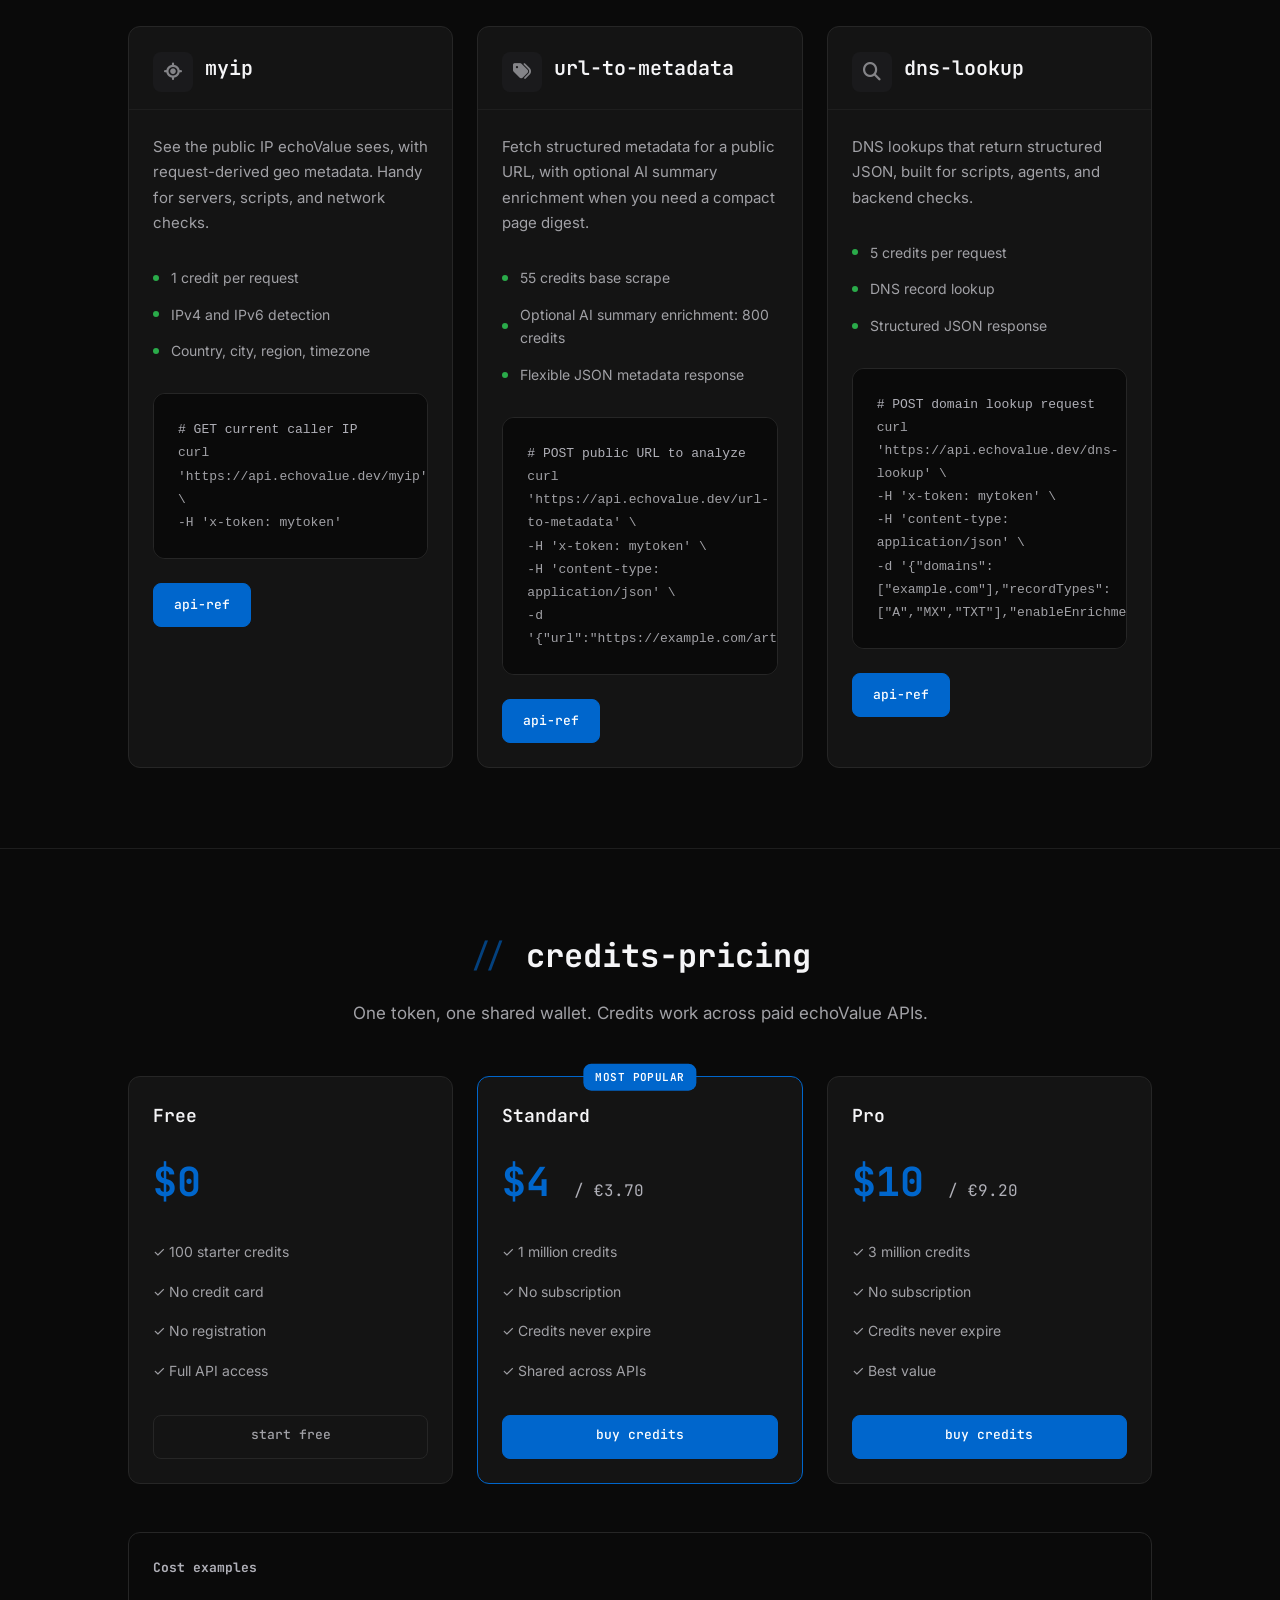
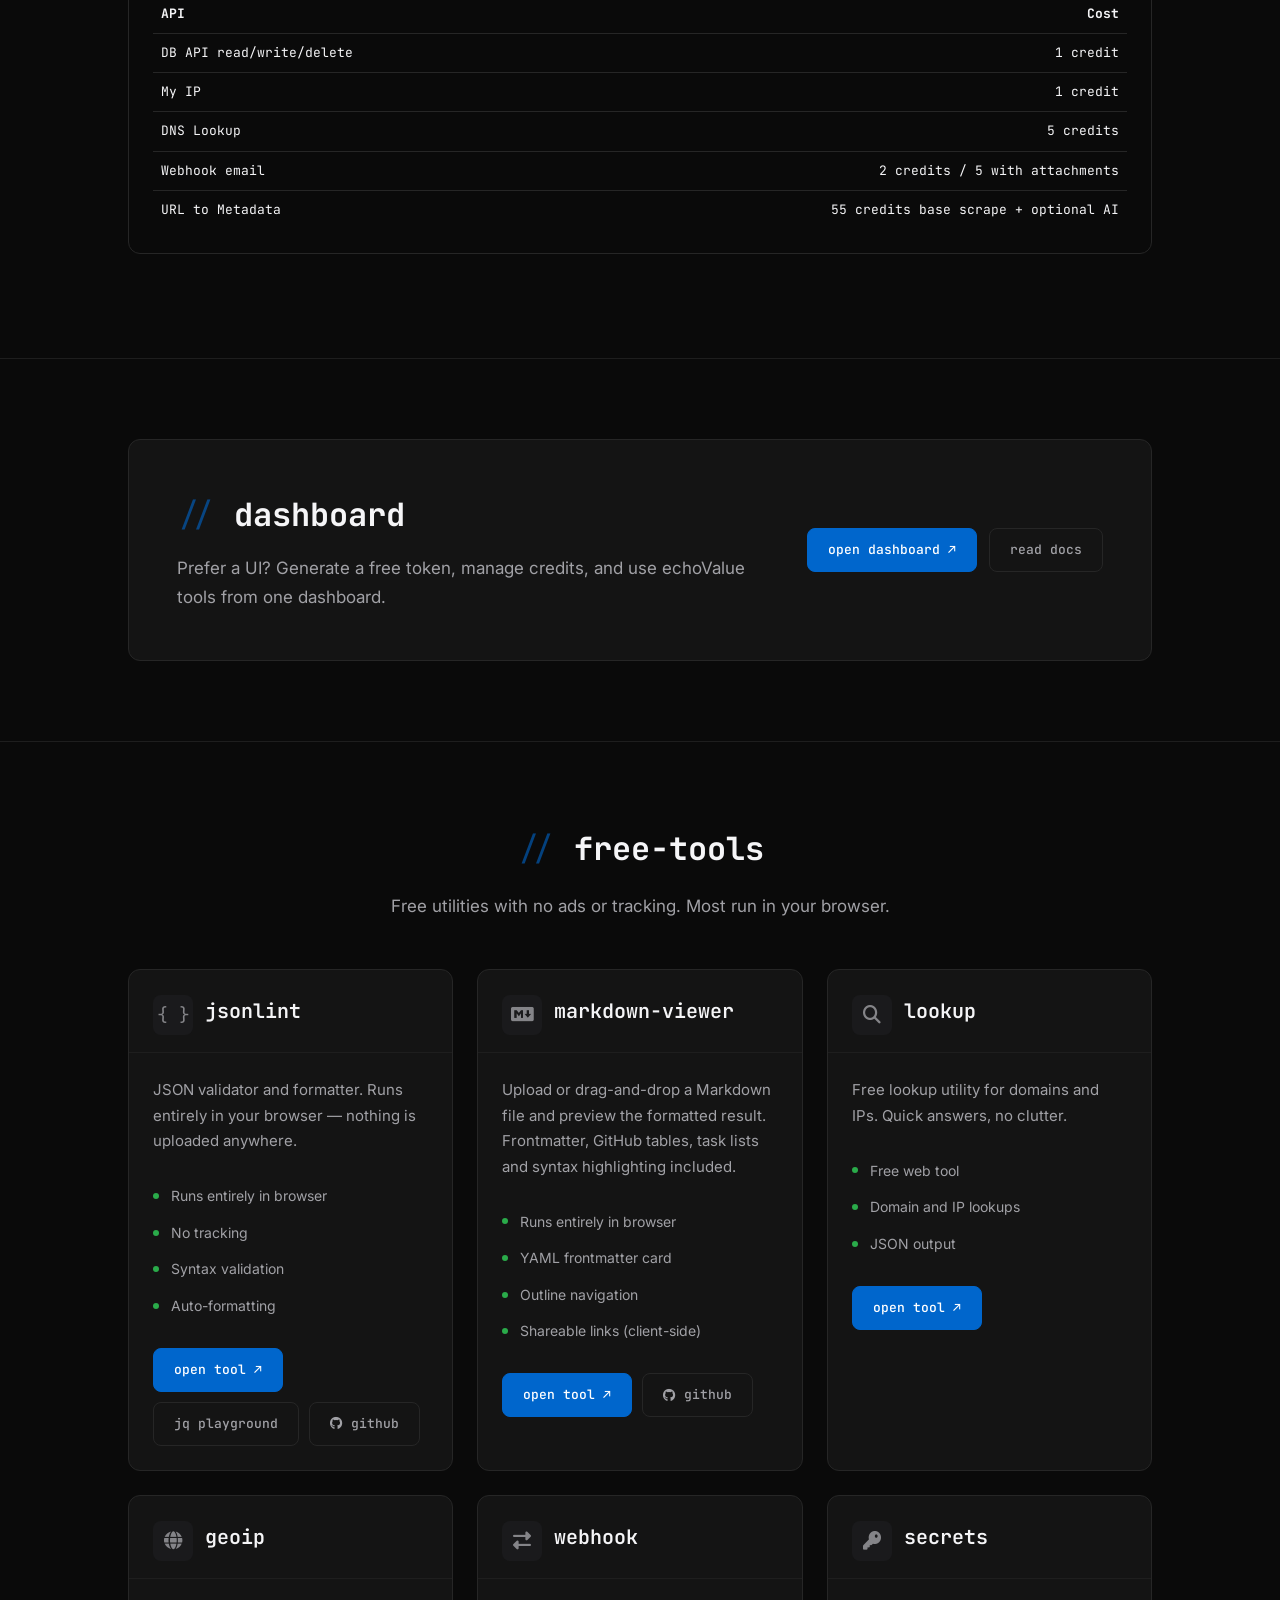
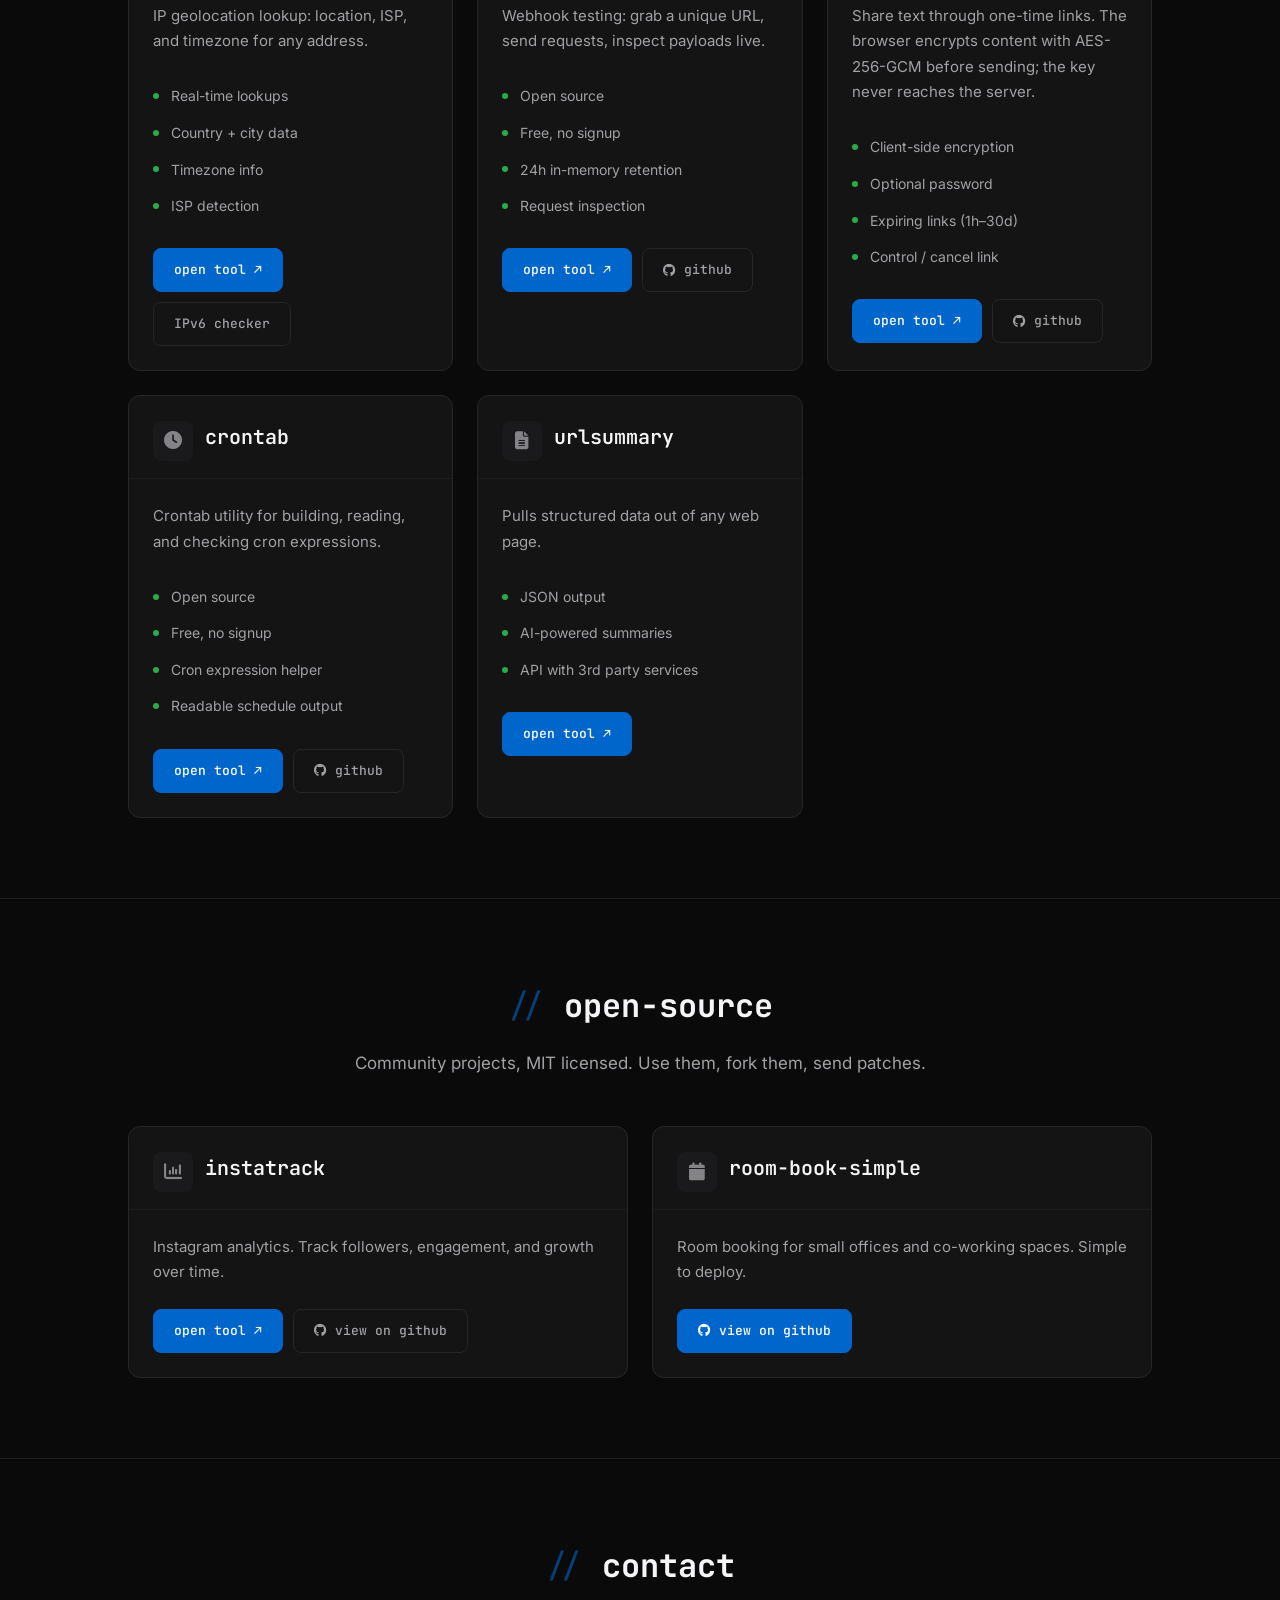
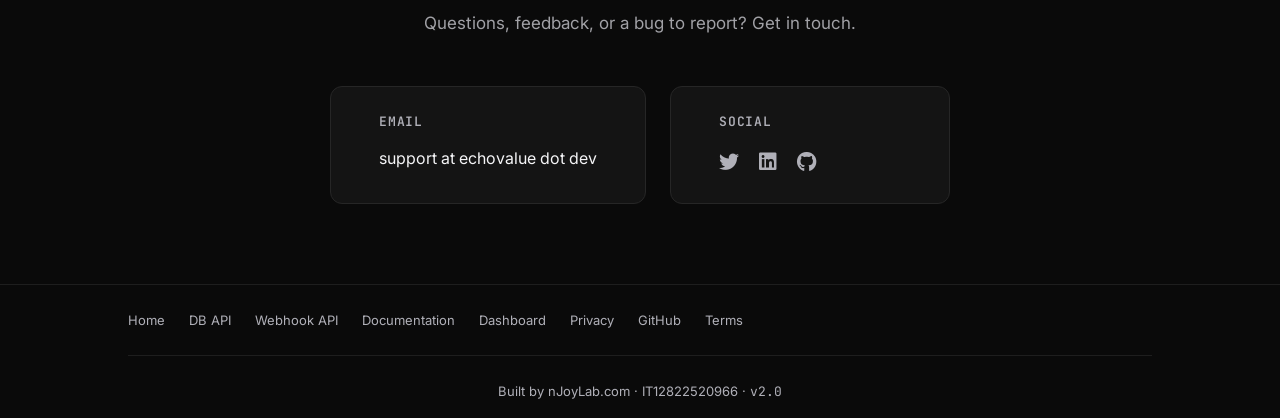
==== commit 903c95d4: "Fix: Restore contrast on card button labels Project-card link color was overriding .btn text, so lab" ====
--- a/index.html
+++ b/index.html
@@ -44,7 +44,7 @@
 	<meta property="twitter:description"
 		content="echoValue provides simple, pay-as-you-go APIs for developers. Key-Value Store, Webhook API, My IP, URL To Metadata, and free developer tools including Crontab.">
 	<meta property="twitter:image" content="https://www.echovalue.dev/images/echovalue-og.png">
-	<link rel="stylesheet" href="assets/css/dev-theme.css?v=11" />
+	<link rel="stylesheet" href="assets/css/dev-theme.css?v=12" />
 	<link rel="preload" as="style" href="https://cdnjs.cloudflare.com/ajax/libs/font-awesome/6.4.0/css/all.min.css"
 		integrity="sha384-iw3OoTErCYJJB9mCa8LNS2hbsQ7M3C0EpIsO/H5+EGAkPGc6rk+V8i04oW/K5xq0" crossorigin="anonymous">
 	<link rel="stylesheet" href="https://cdnjs.cloudflare.com/ajax/libs/font-awesome/6.4.0/css/all.min.css"
--- a/assets/css/dev-theme.css
+++ b/assets/css/dev-theme.css
@@ -634,16 +634,17 @@
   opacity: 0.8;
 }
 
-.project-card-content a {
+/* Card copy links only. .btn anchors keep their own text color. */
+.project-card-content a:not(.btn) {
   color: var(--color-accent-cyan);
   text-decoration: none;
 }
 
-.project-card-content a:hover {
+.project-card-content a:not(.btn):hover {
   text-decoration: underline;
 }
 
-[data-theme="light"] .project-card-content a {
+[data-theme="light"] .project-card-content a:not(.btn) {
   color: var(--color-accent-blue);
 }
 
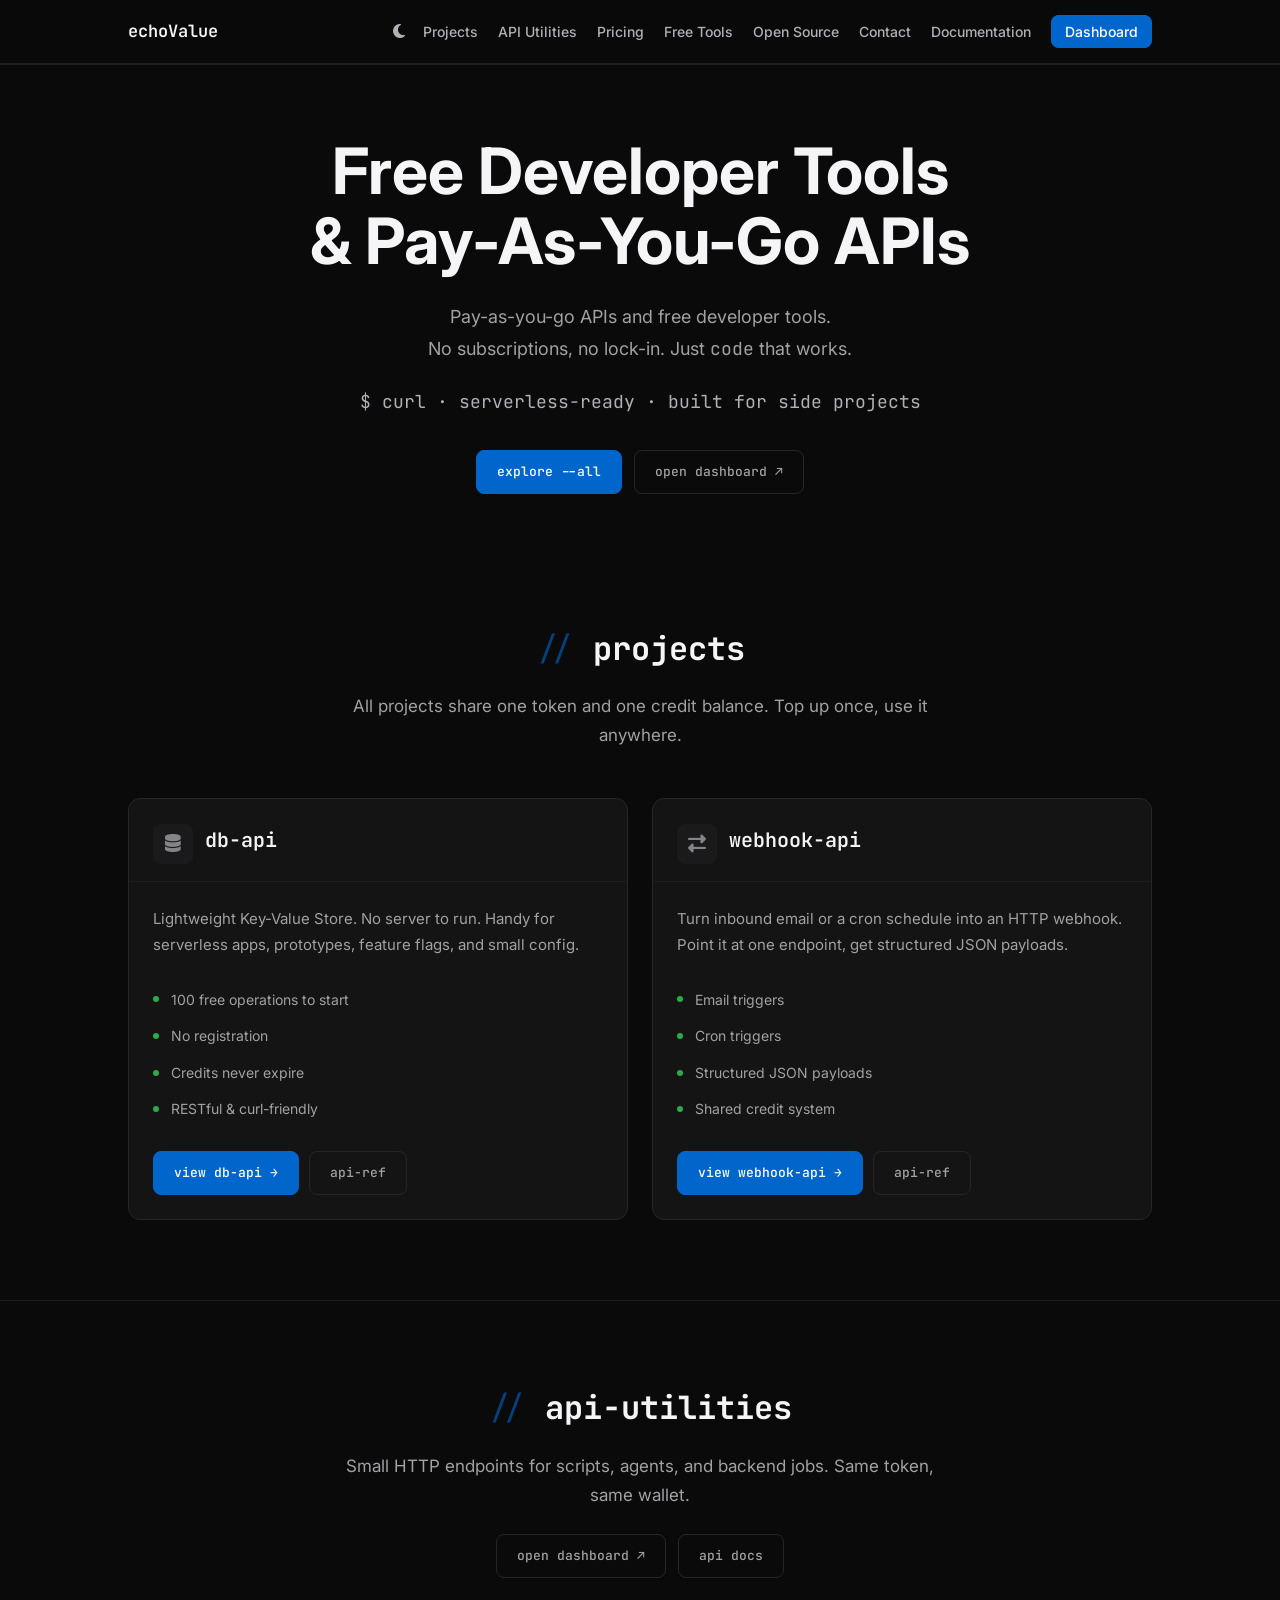
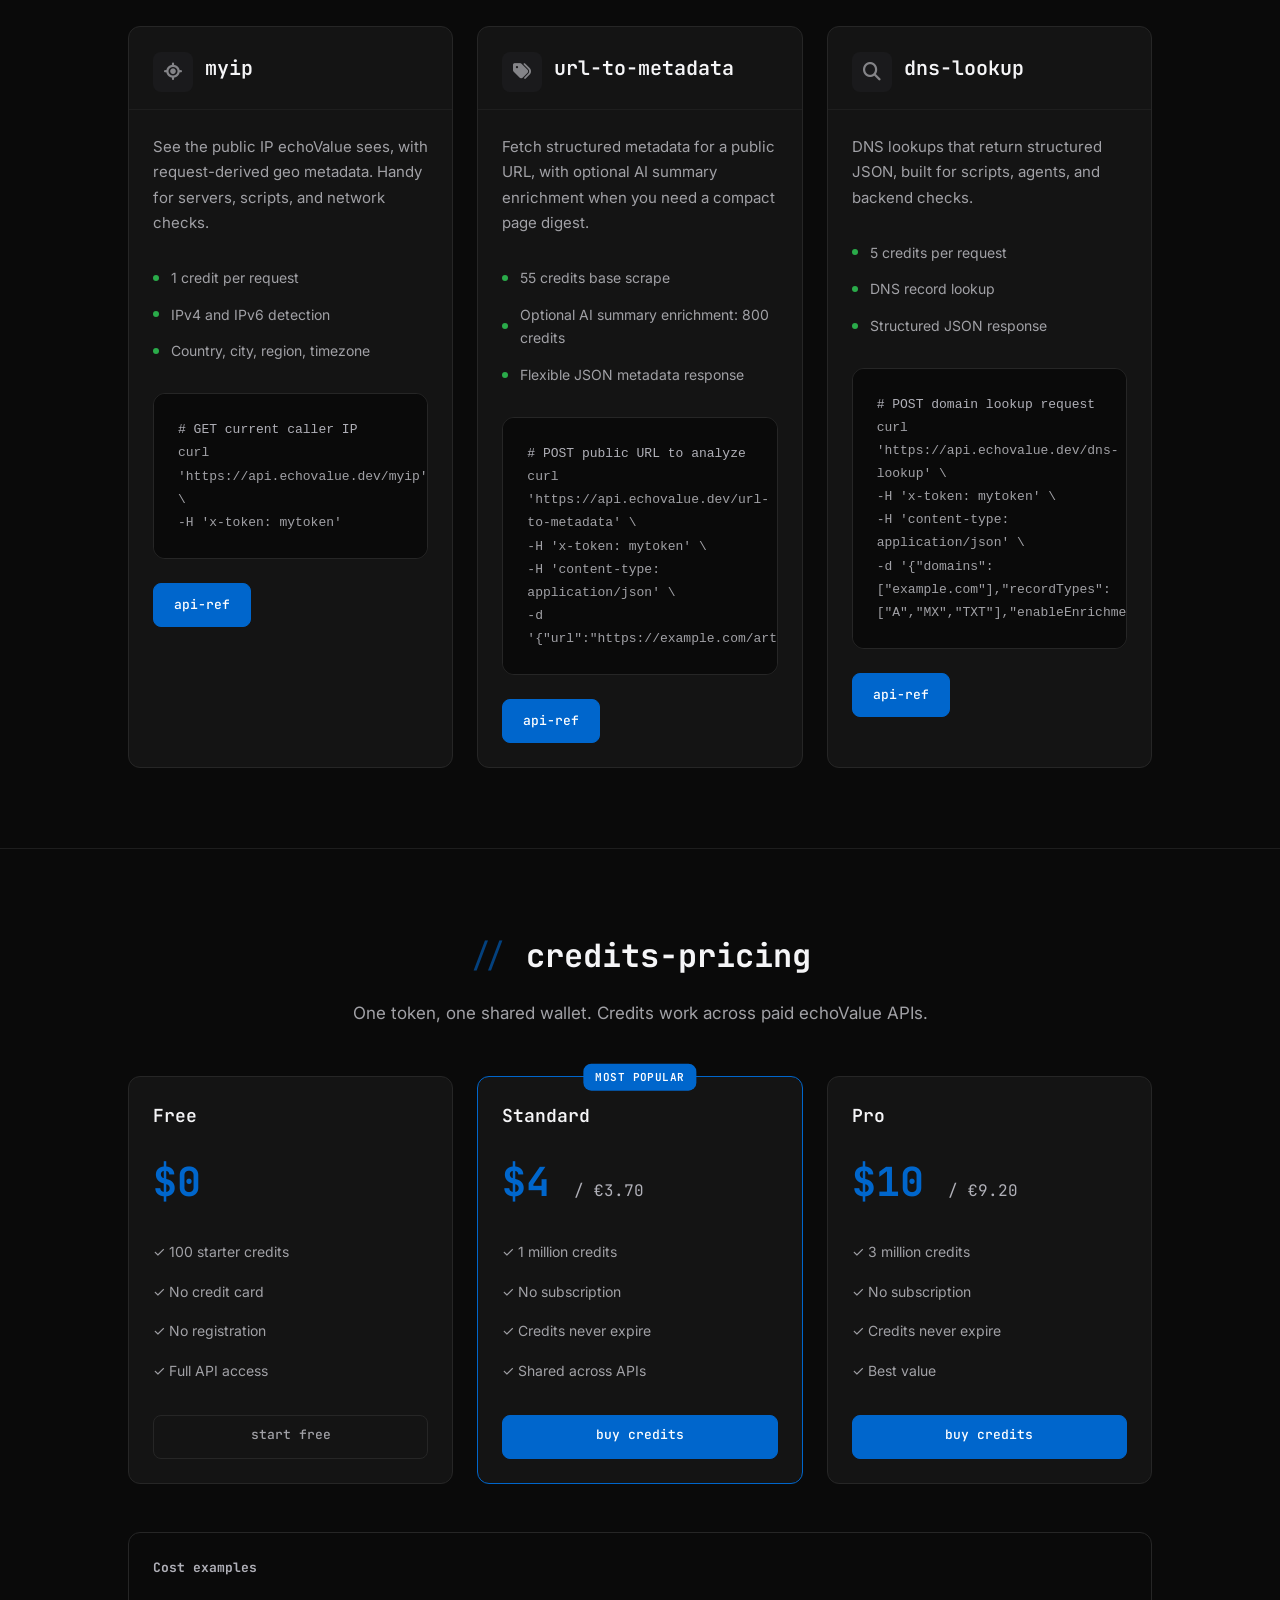
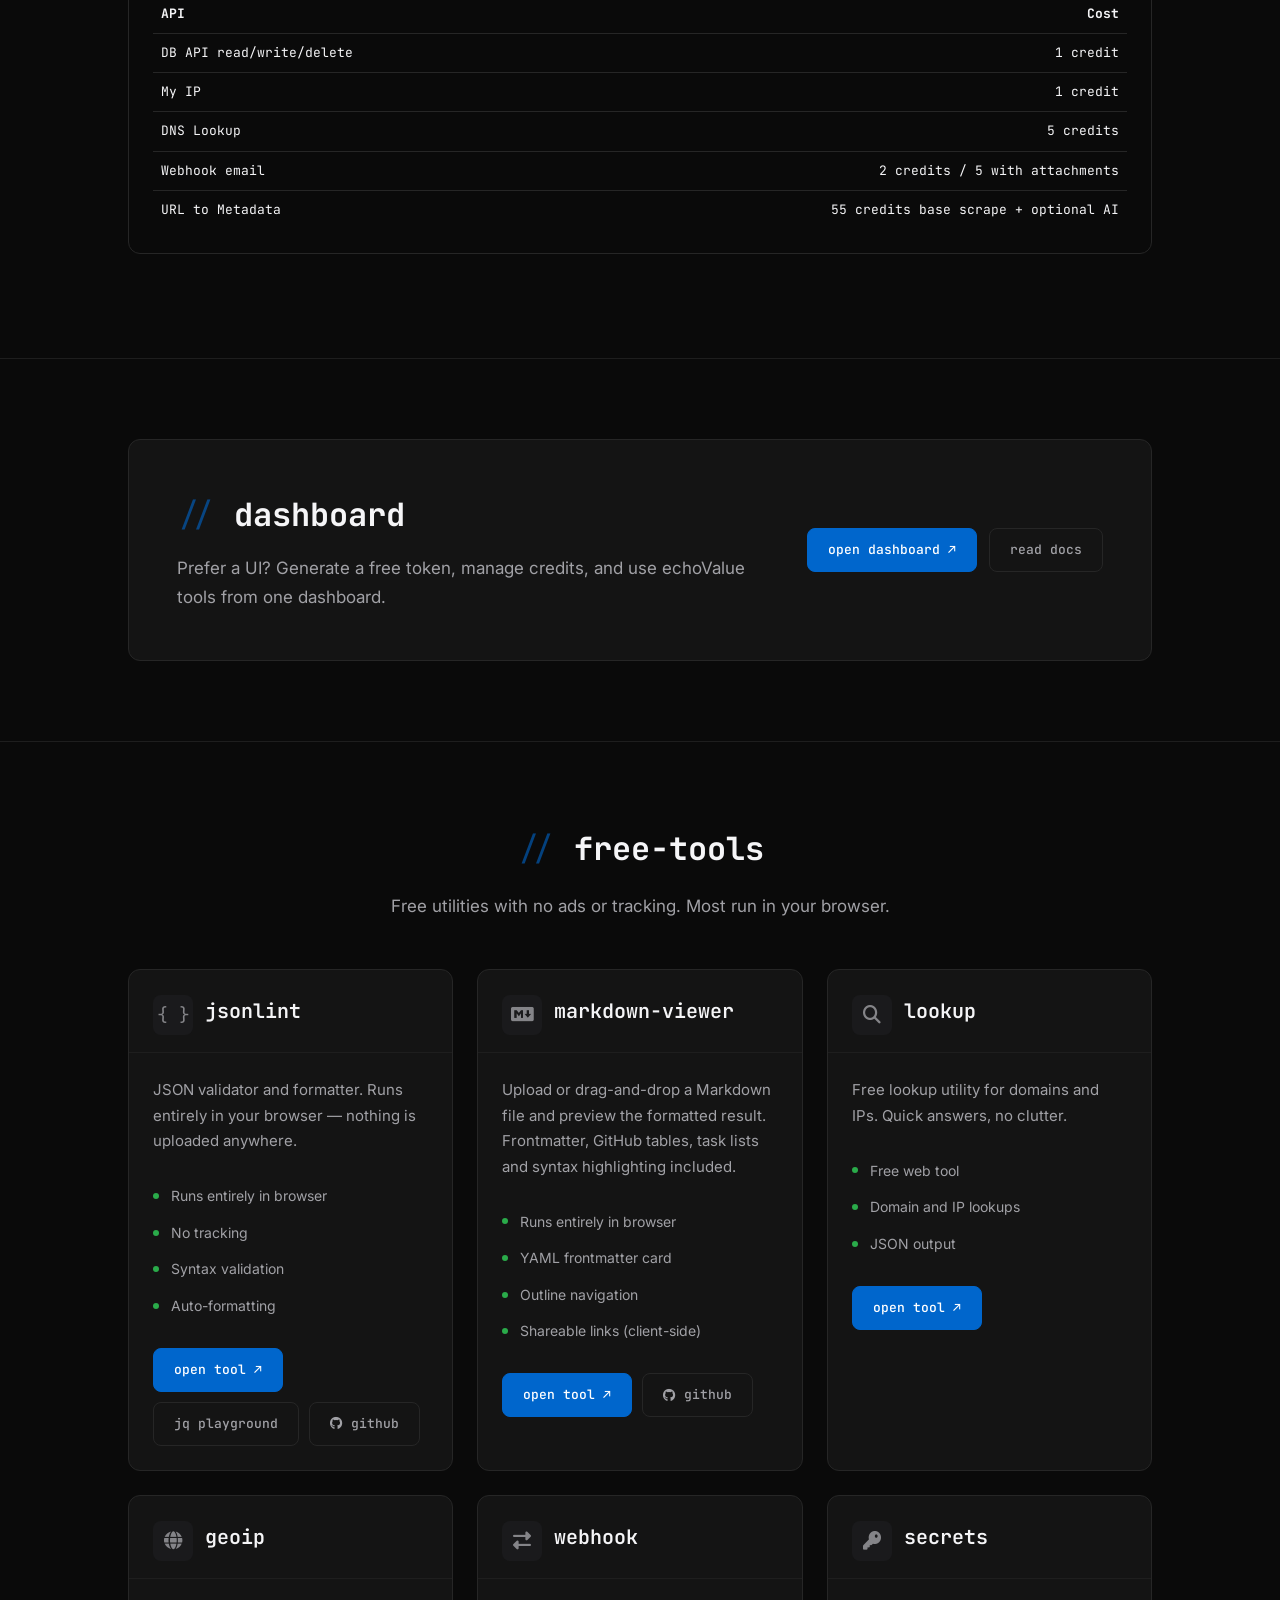
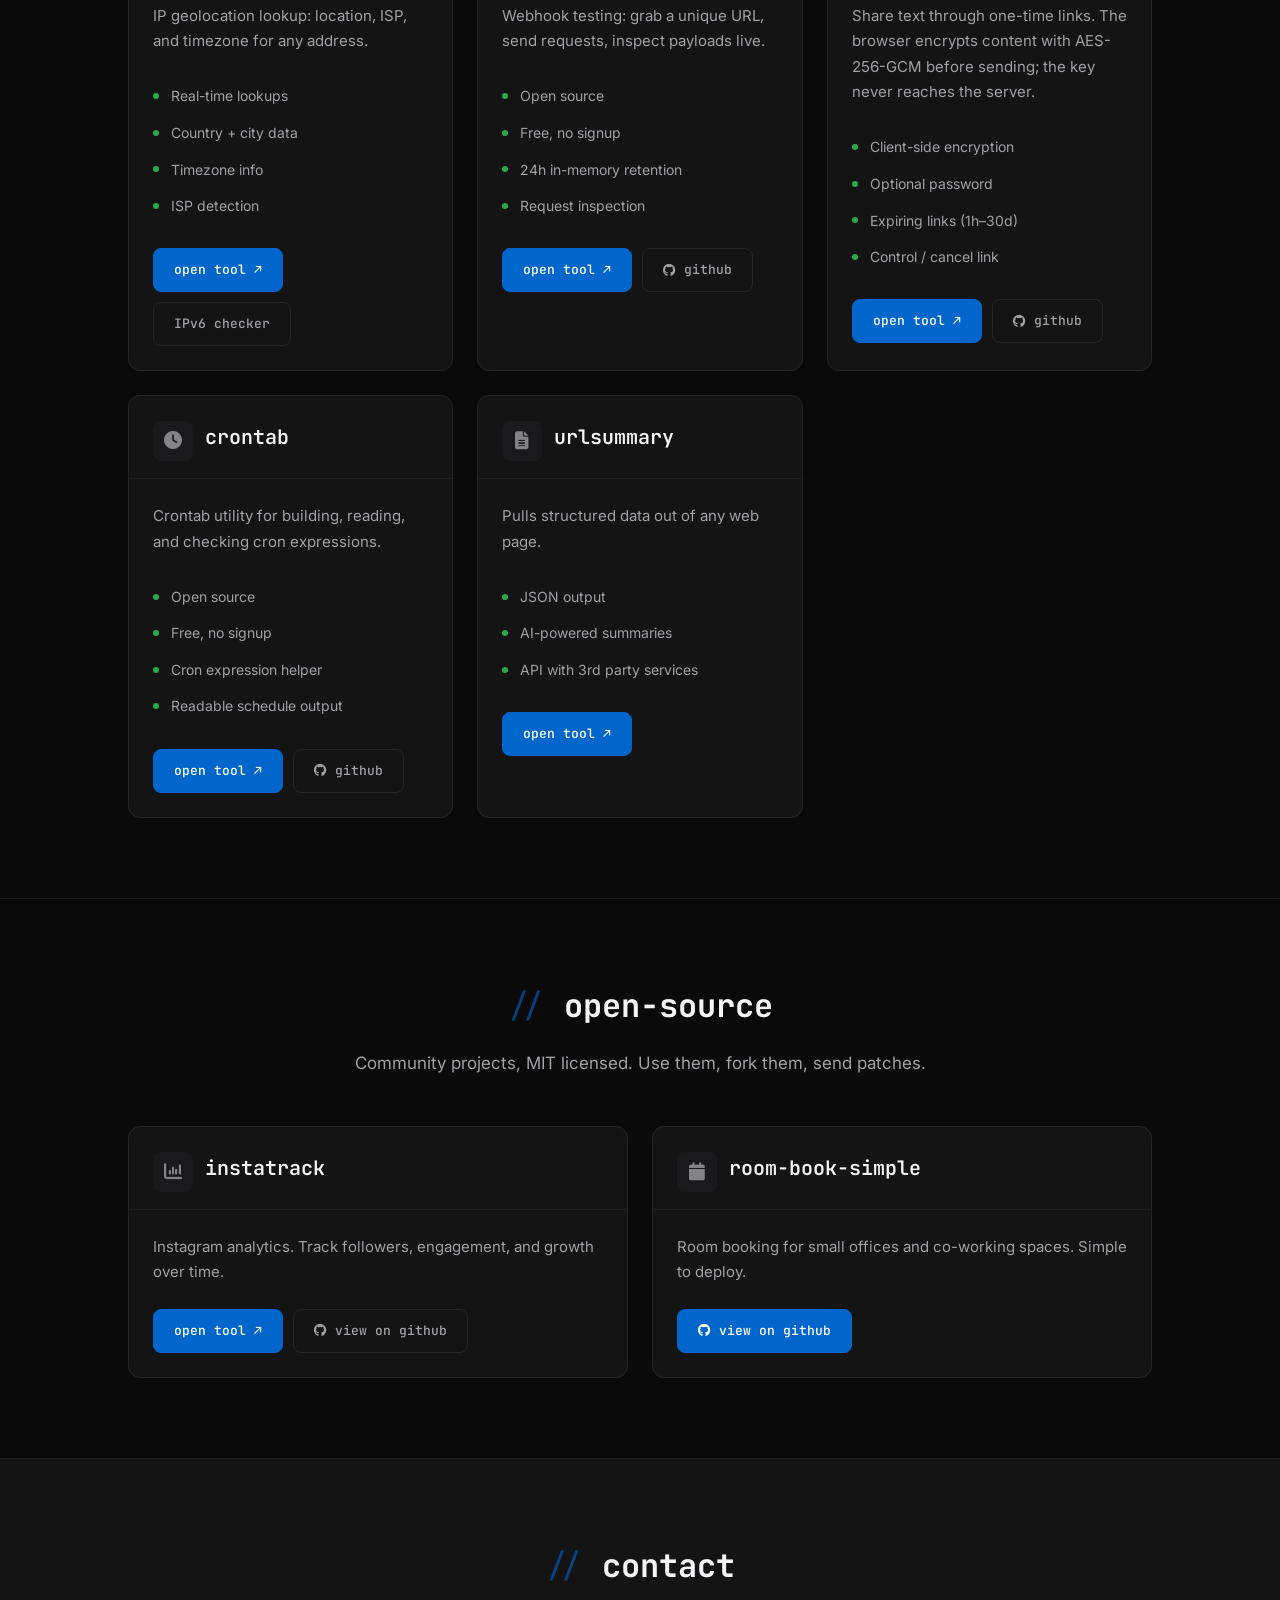
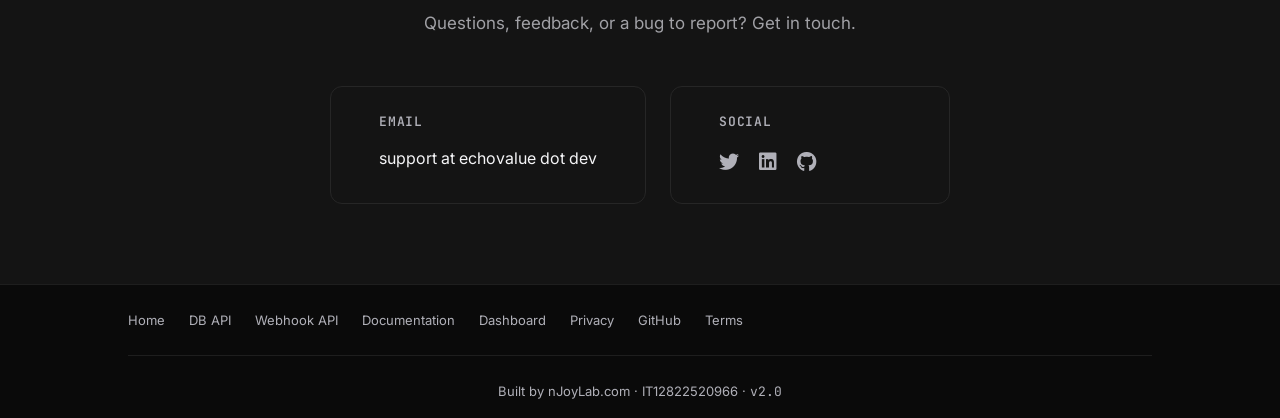
==== commit cc657d99: "Design: Align landing pages to the shared shell Keep one footer and Dashboard CTA across pages, and " ====
--- a/index.html
+++ b/index.html
@@ -156,7 +156,7 @@
 		<div class="container">
 			<h1>Free Developer Tools & Pay-As-You-Go APIs</h1>
 			<p>
-				Pay-as-you-go APIs and free developer tools.<br>
+				Pay-as-you-go APIs and free developer tools.<br />
 				No subscriptions, no lock-in. Just <span class="text-mono">code</span> that works.
 			</p>
 			<p class="text-muted" style="font-size: 1.125rem; margin-bottom: 2rem;">
@@ -719,7 +719,7 @@
 	</section>
 
 	<!-- Contact Section -->
-	<section id="contact" class="section">
+	<section id="contact" class="section bg-light">
 		<div class="container">
 			<div class="section-header">
 				<h2>contact</h2>
@@ -728,11 +728,11 @@
 
 			<div class="contact-info">
 				<div class="contact-item">
-					<h3>email</h3>
+					<h3>Email</h3>
 					support at echovalue dot dev
 				</div>
 				<div class="contact-item">
-					<h3>social</h3>
+					<h3>Social</h3>
 					<div class="social-links">
 						<a href="https://twitter.com/emln_" aria-label="Twitter" target="_blank" rel="noopener noreferrer">
 							<i class="fab fa-twitter"></i>
@@ -757,8 +757,8 @@
 			<div class="footer-content">
 				<ul class="footer-links">
 					<li><a href="/">Home</a></li>
-					<li><a href="db-api/">DB API</a></li>
-					<li><a href="webhook-api/">Webhook API</a></li>
+					<li><a href="/db-api/">DB API</a></li>
+					<li><a href="/webhook-api/">Webhook API</a></li>
 					<li><a href="https://docs.echovalue.dev" target="_blank" rel="noopener noreferrer">Documentation</a></li>
 					<li><a href="https://dash.echovalue.dev" target="_blank" rel="noopener noreferrer">Dashboard</a></li>
 					<li><a href="/privacy">Privacy</a></li>
